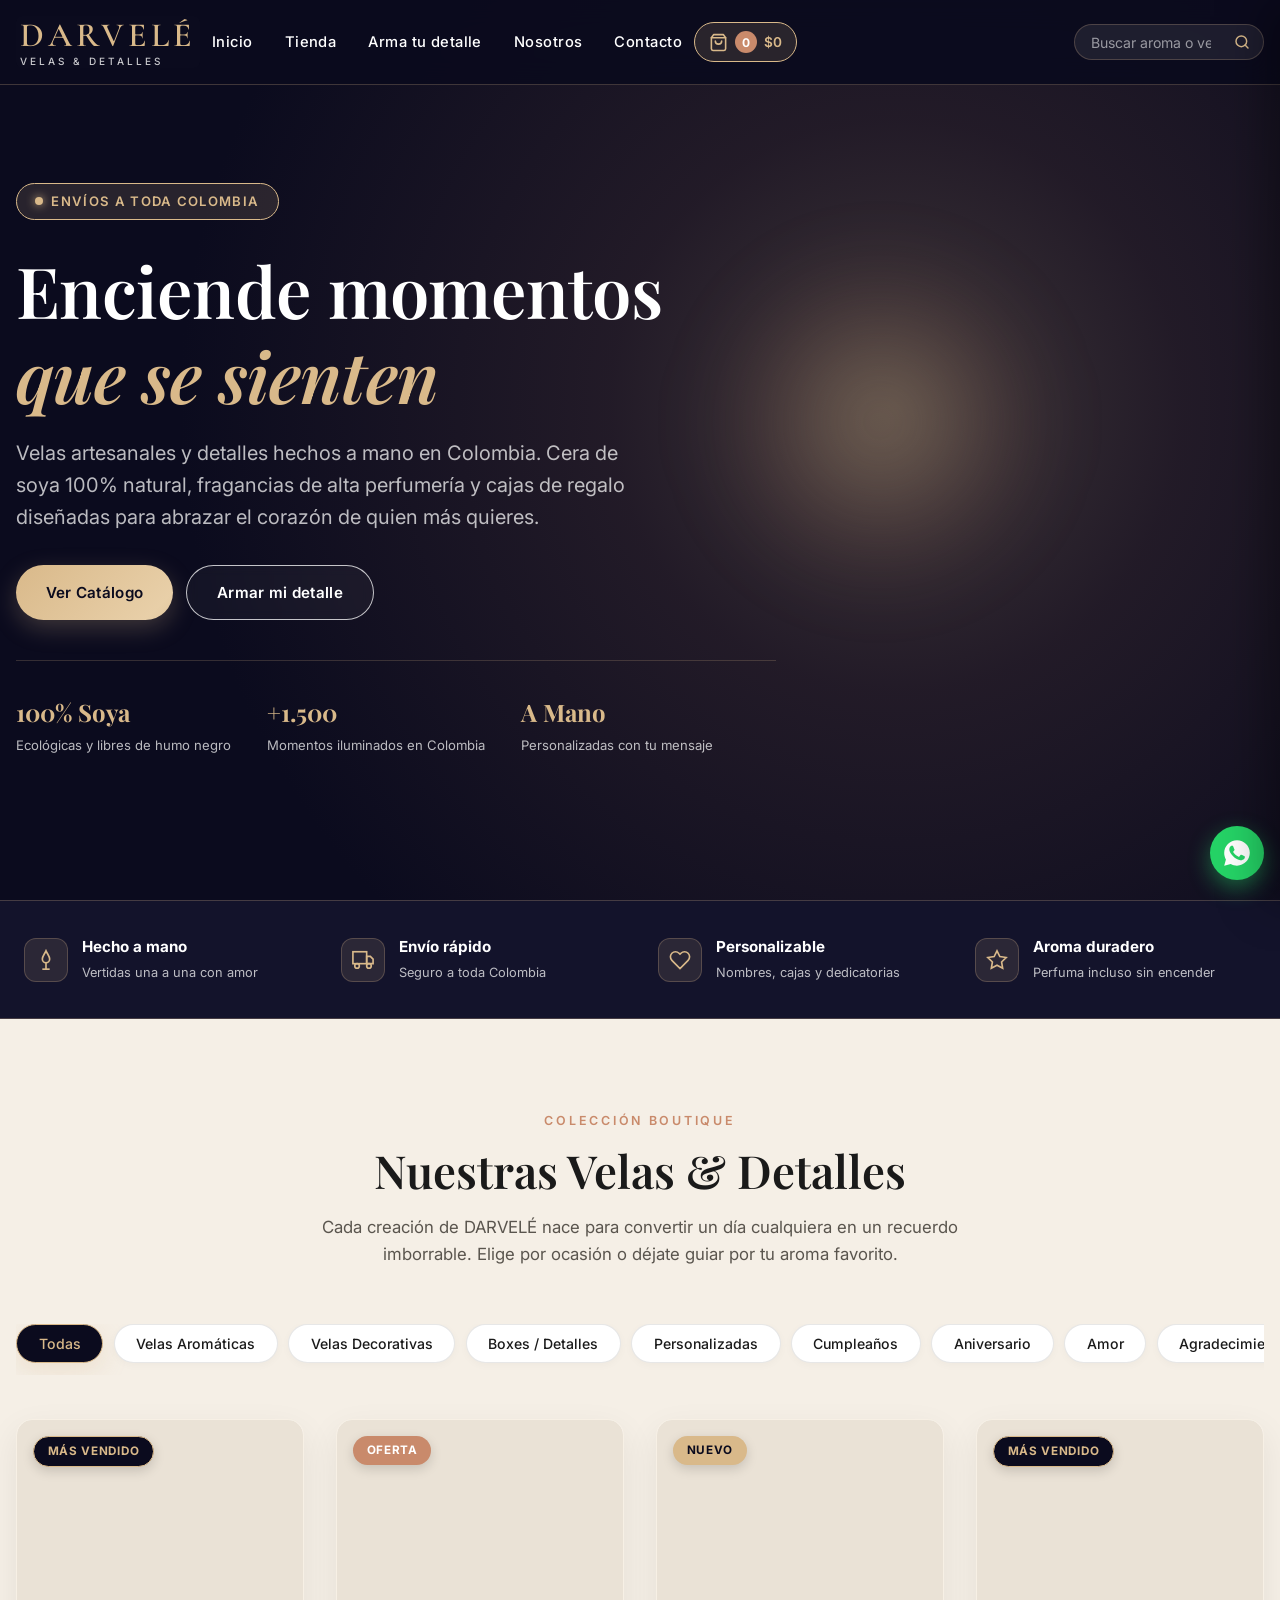
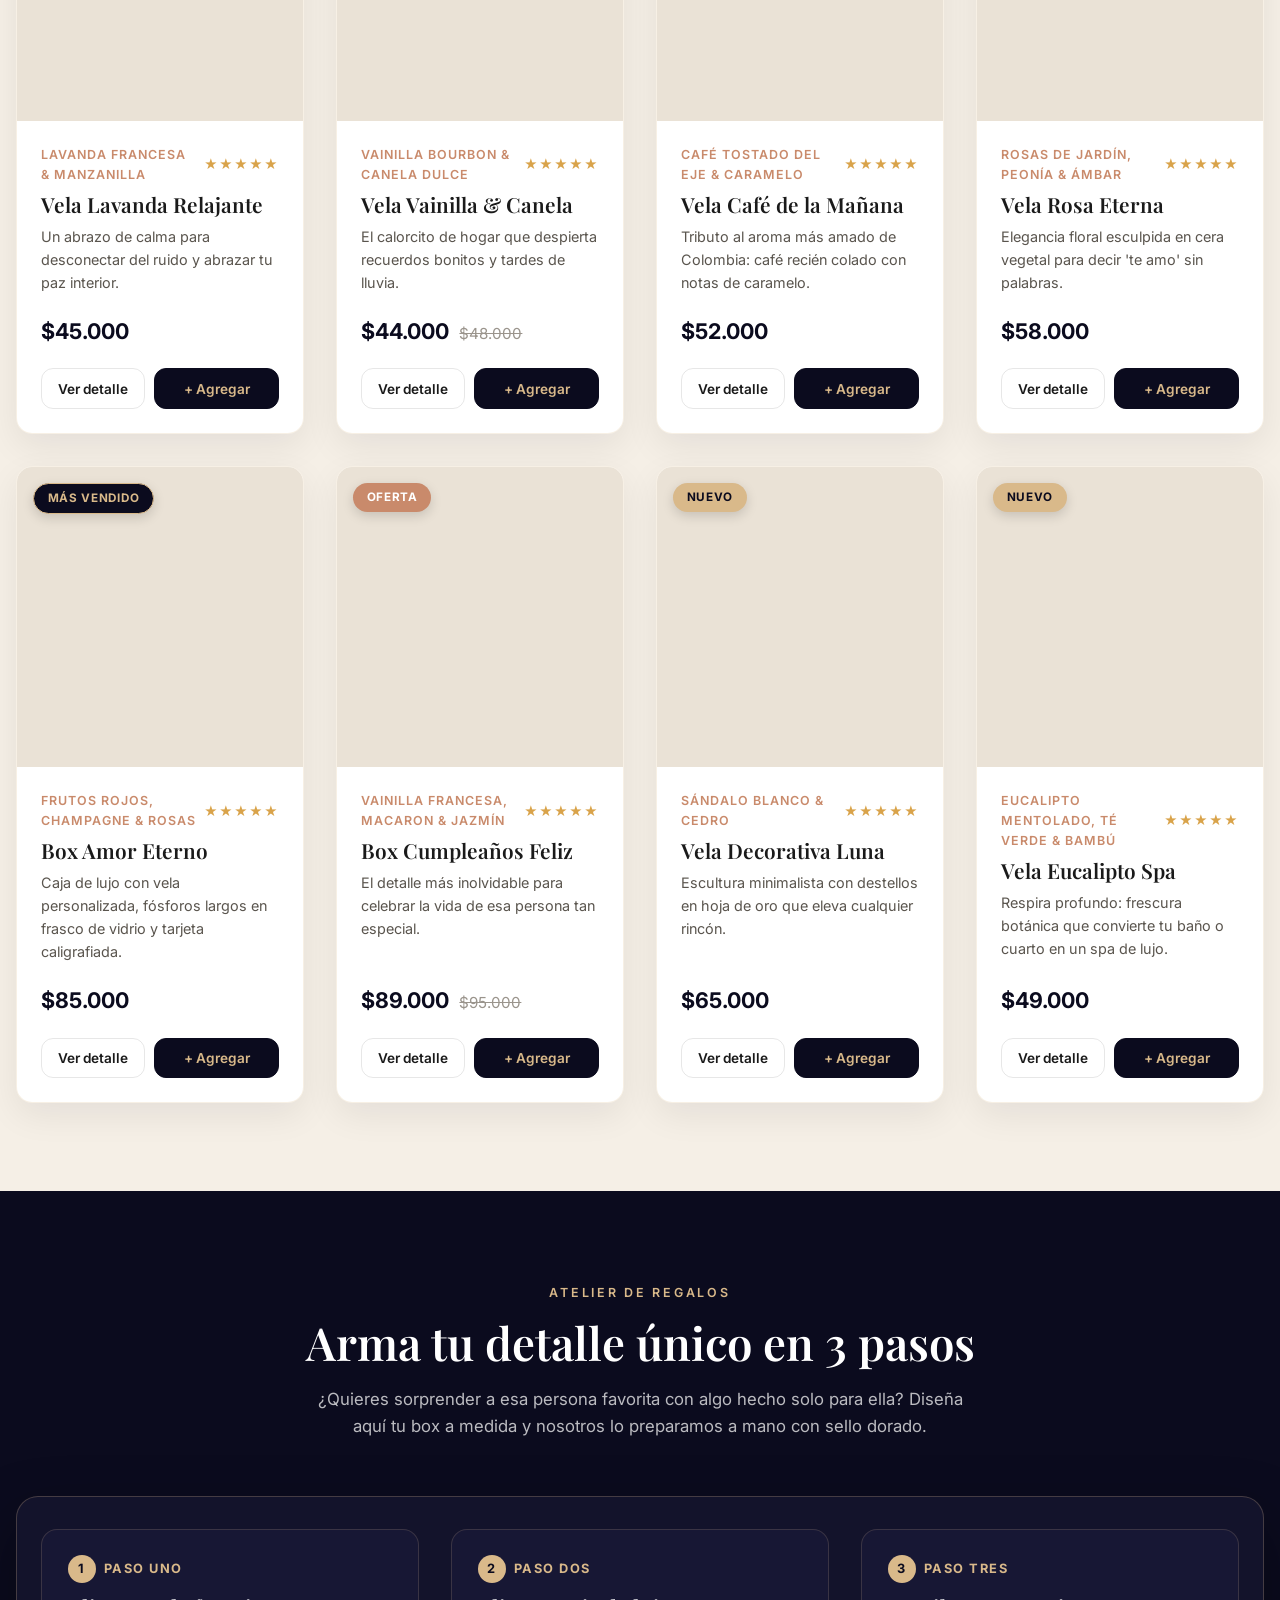
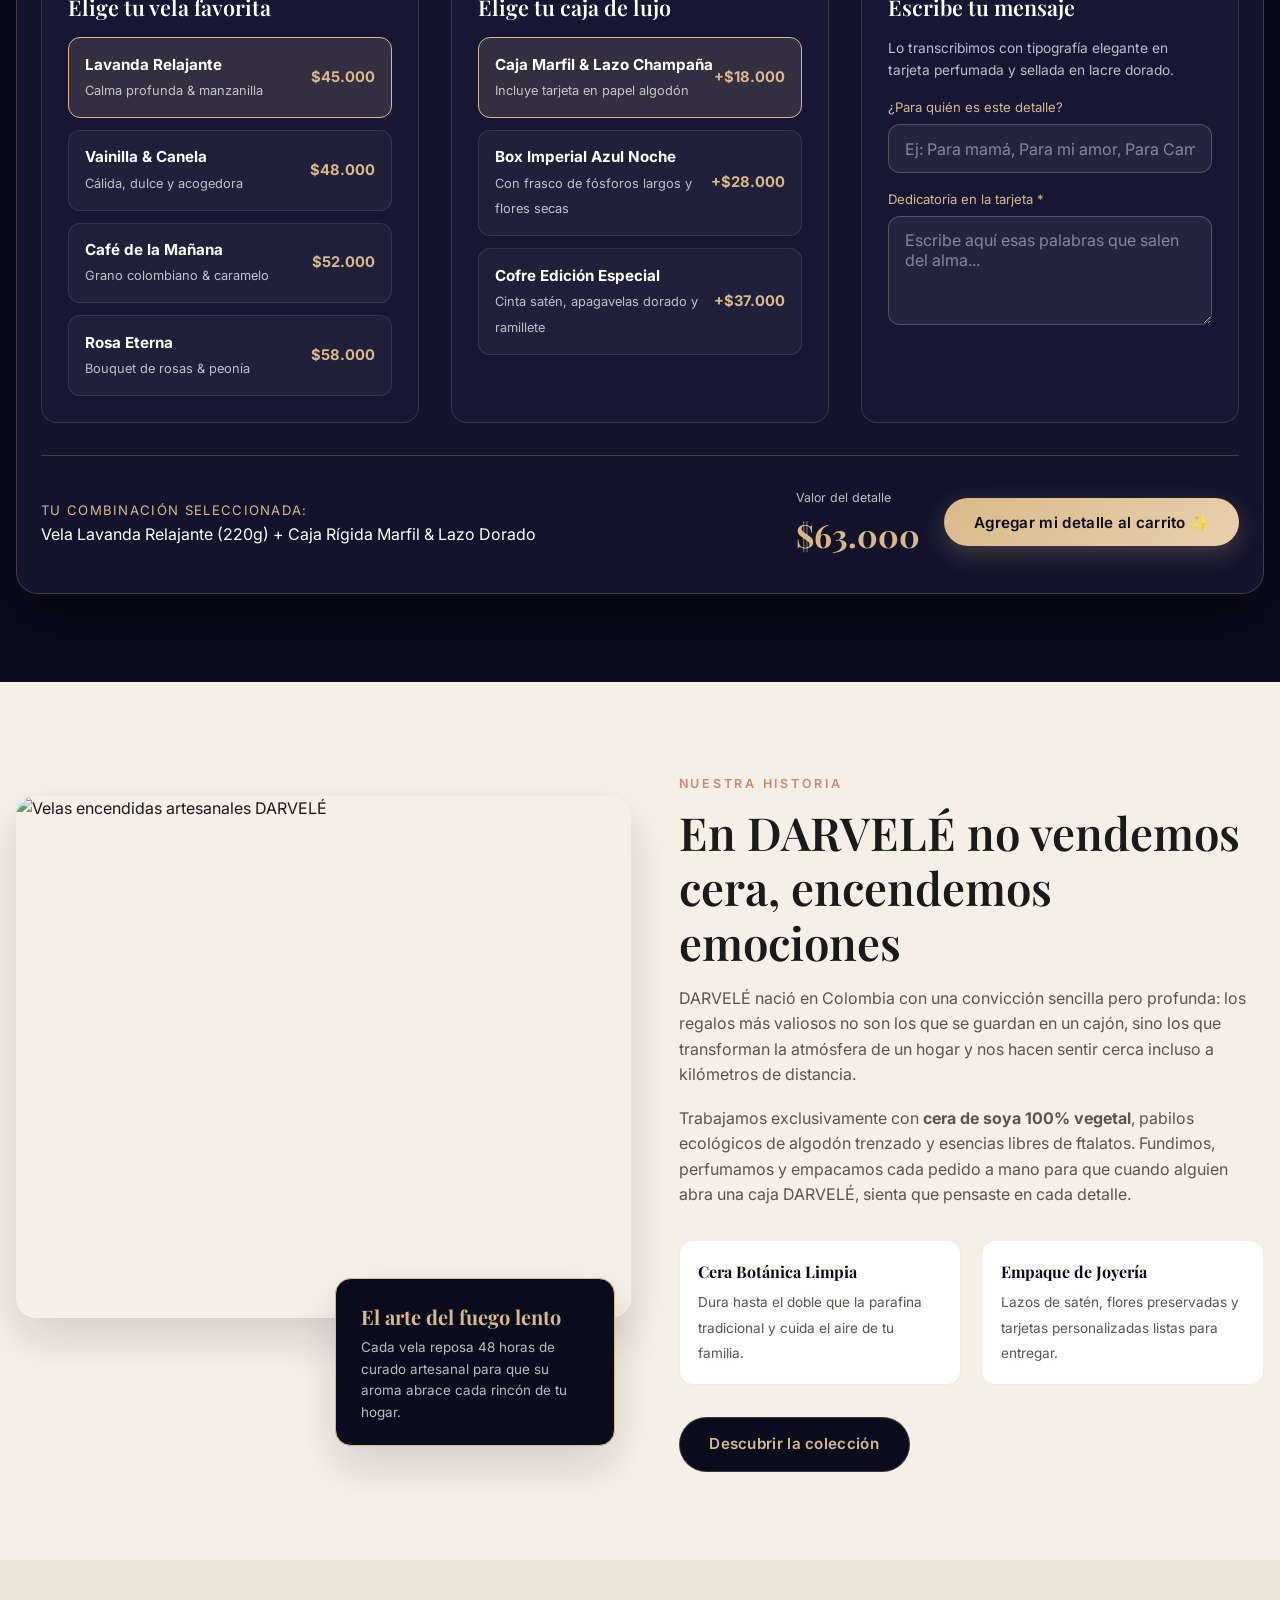
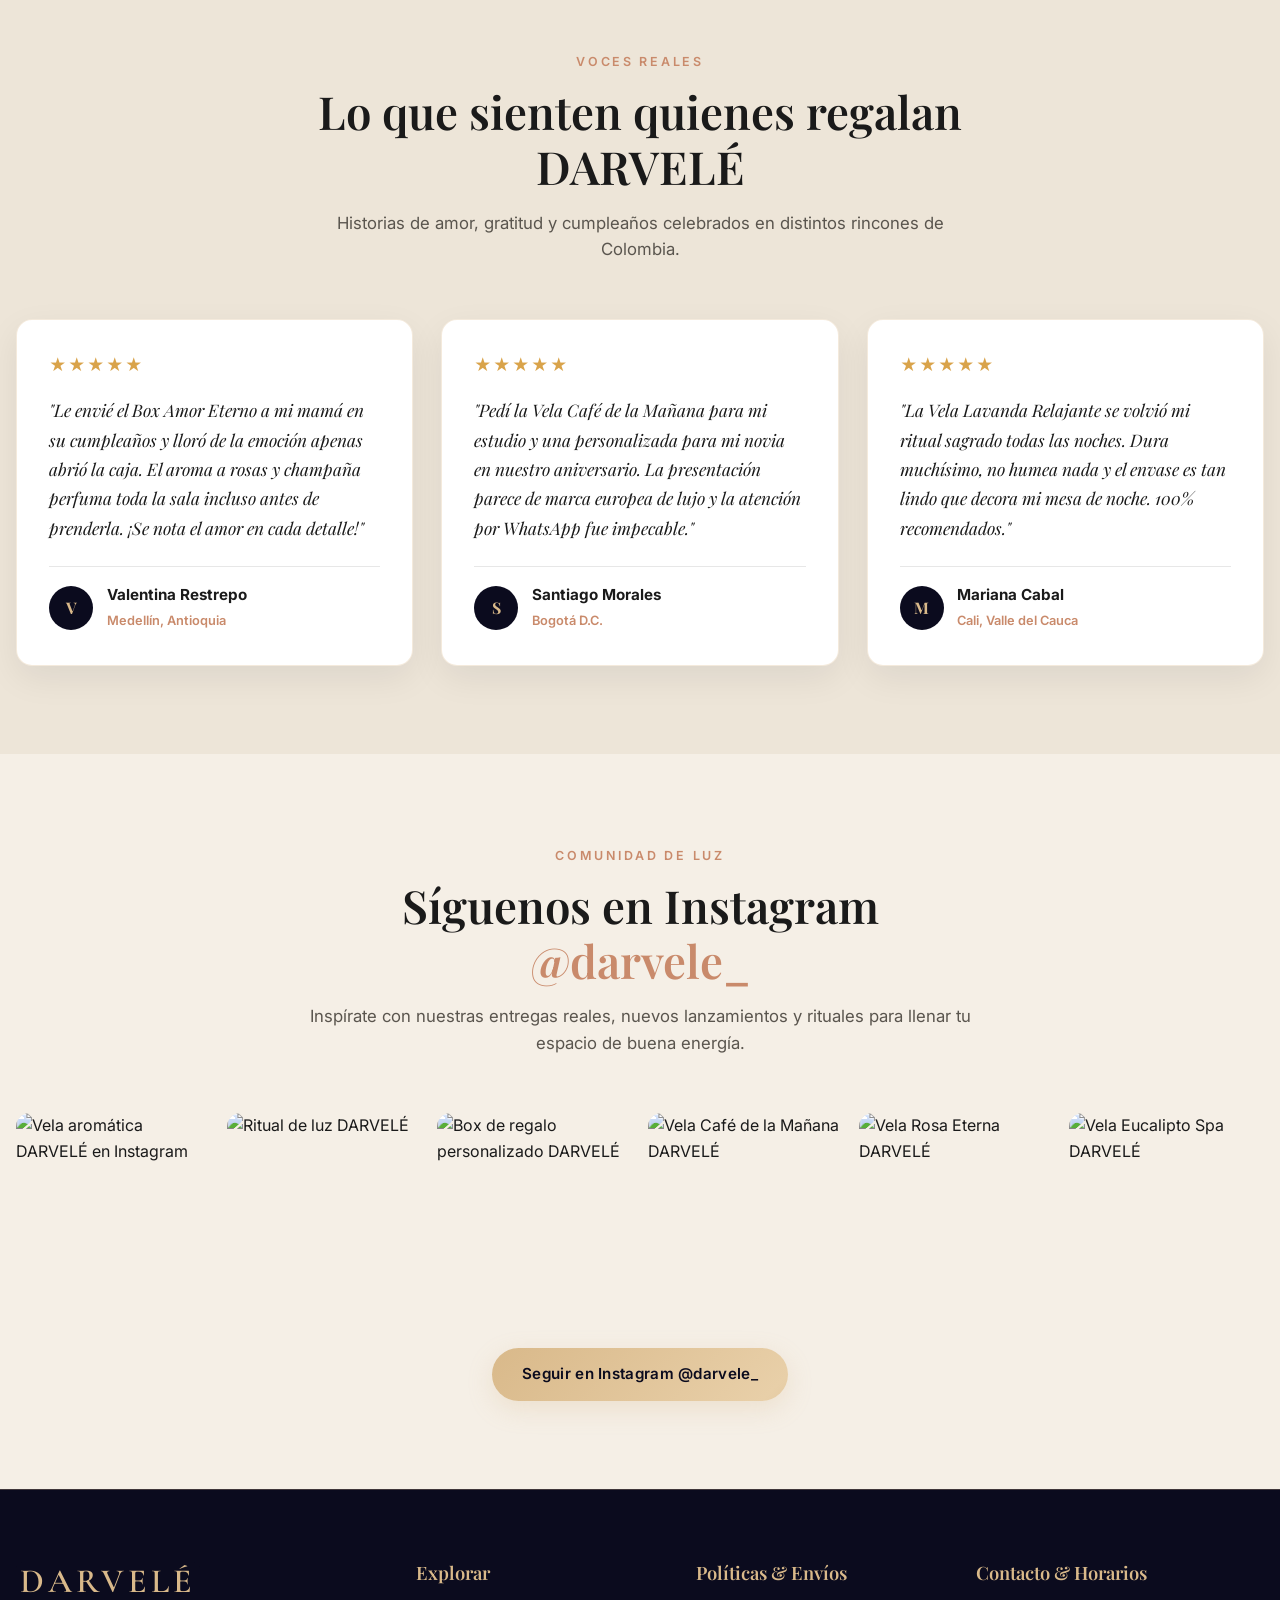
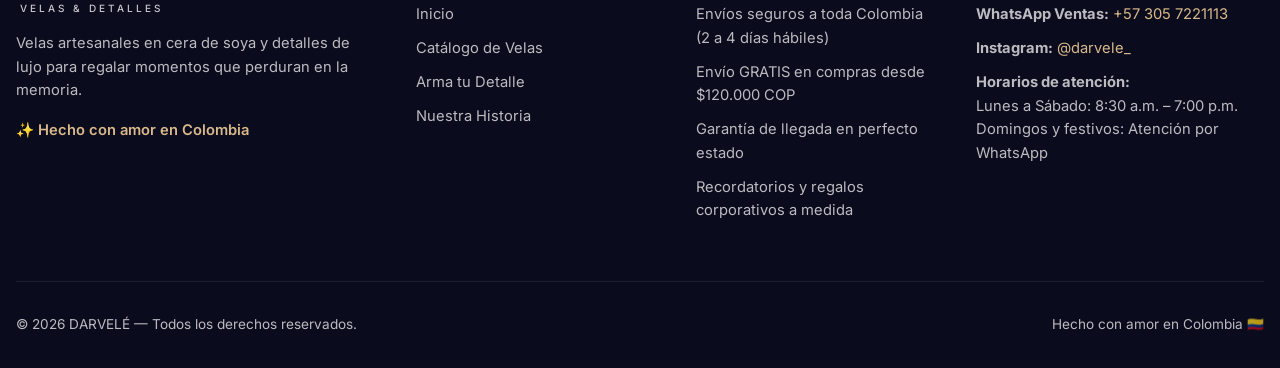
==== index.html @ 715a7c5a "feat: lanzamiento web oficial DARVELÉ Velas Artesanales & Panel Admin" ====
<!DOCTYPE html>
<html lang="es-CO">
<head>
  <meta charset="UTF-8">
  <meta name="viewport" content="width=device-width, initial-scale=1.0">
  <title>DARVELÉ | Velas Artesanales y Detalles</title>
  <meta name="description" content="DARVELÉ — Velas artesanales de cera de soya y detalles personalizados hechos a mano en Colombia. Regalos que enamoran, aromas que abrazan el alma y envíos a todo el país.">
  <meta name="keywords" content="velas artesanales colombia, detalles para regalo, velas aromaticas, cajas de regalo personalizadas, darvele">
  <meta name="theme-color" content="#0B0B1E">

  <!-- Google Fonts: Cormorant Garamond, Playfair Display & Inter -->
  <link rel="preconnect" href="https://fonts.googleapis.com">
  <link rel="preconnect" href="https://fonts.gstatic.com" crossorigin>
  <link href="https://fonts.googleapis.com/css2?family=Cormorant+Garamond:wght@600;700&family=Inter:wght@300;400;500;600;700&family=Playfair+Display:ital,wght@0,500;0,600;0,700;1,400;1,600&display=swap" rel="stylesheet">

  <!-- Estilos Principales -->
  <link rel="stylesheet" href="css/style.css">
</head>
<body>

  <!-- ========================================================================
       1. HEADER FIJO
       ======================================================================== -->
  <header class="site-header">
    <div class="container header-inner">
      <a href="#inicio" class="brand-logo" aria-label="DARVELÉ Inicio">
        <span class="brand-logo-title">DARVELÉ</span>
        <span class="brand-logo-sub">VELAS &amp; DETALLES</span>
      </a>

      <nav class="main-nav" aria-label="Navegación principal">
        <ul>
          <li><a href="#inicio">Inicio</a></li>
          <li><a href="#tienda">Tienda</a></li>
          <li><a href="#arma-tu-detalle">Arma tu detalle</a></li>
          <li><a href="#nosotros">Nosotros</a></li>
          <li><a href="#contacto">Contacto</a></li>
        </ul>
      </nav>

      <div class="header-actions">
        <button type="button" id="open-cart-btn" class="cart-trigger-btn" aria-label="Abrir carrito de compras">
          <svg width="19" height="19" viewBox="0 0 24 24" fill="none" stroke="currentColor" stroke-width="2" stroke-linecap="round" stroke-linejoin="round"><path d="M6 2L3 6v14a2 2 0 0 0 2 2h14a2 2 0 0 0 2-2V6l-3-4z"></path><line x1="3" y1="6" x2="21" y2="6"></line><path d="M16 10a4 4 0 0 1-8 0"></path></svg>
          <span id="header-cart-count" class="cart-count-badge">0</span>
          <span id="header-cart-total" class="cart-total-header">$0</span>
        </button>

        <button type="button" id="mobile-menu-toggle" class="mobile-menu-btn" aria-label="Abrir menú móvil">
          <svg width="26" height="26" viewBox="0 0 24 24" fill="none" stroke="currentColor" stroke-width="2" stroke-linecap="round"><line x1="3" y1="6" x2="21" y2="6"></line><line x1="3" y1="12" x2="21" y2="12"></line><line x1="3" y1="18" x2="21" y2="18"></line></svg>
        </button>
      </div>

      <div class="header-search-wrap">
        <input type="search" id="header-search" class="header-search-input" placeholder="Buscar aroma o vela..." aria-label="Buscar velas o detalles">
        <span class="header-search-icon" aria-hidden="true">
          <svg width="16" height="16" viewBox="0 0 24 24" fill="none" stroke="currentColor" stroke-width="2.2" stroke-linecap="round" stroke-linejoin="round"><circle cx="11" cy="11" r="8"></circle><line x1="21" y1="21" x2="16.65" y2="16.65"></line></svg>
        </span>
      </div>
    </div>

    <!-- Menú desplegable Mobile -->
    <div id="mobile-nav-drawer" class="mobile-nav-drawer">
      <ul>
        <li><a href="#inicio">Inicio</a></li>
        <li><a href="#tienda">Tienda</a></li>
        <li><a href="#arma-tu-detalle">Arma tu detalle</a></li>
        <li><a href="#nosotros">Nosotros</a></li>
        <li><a href="#contacto">Contacto</a></li>
      </ul>
    </div>
  </header>

  <main>
    <!-- ======================================================================
         2. HERO PANTALLA COMPLETA
         ====================================================================== -->
    <section id="inicio" class="hero-section">
      <div class="hero-bg-image" aria-hidden="true"></div>
      <div class="hero-candle-glow" aria-hidden="true"></div>
      <div class="candle-flame-orb" aria-hidden="true"></div>

      <div class="container">
        <div class="hero-content fade-up visible">
          <div class="hero-badge">
            <span class="hero-badge-dot"></span>
            <span>Envíos a toda Colombia</span>
          </div>

          <h1 class="hero-title">
            Enciende momentos <span>que se sienten</span>
          </h1>

          <p class="hero-subtitle">
            Velas artesanales y detalles hechos a mano en Colombia. Cera de soya 100% natural, fragancias de alta perfumería y cajas de regalo diseñadas para abrazar el corazón de quien más quieres.
          </p>

          <div class="hero-cta-group">
            <a href="#tienda" class="btn btn-gold">Ver Catálogo</a>
            <a href="#arma-tu-detalle" class="btn btn-outline-white">Armar mi detalle</a>
          </div>

          <div class="hero-trust-metrics">
            <div class="trust-metric">
              <strong>100% Soya</strong>
              <span>Ecológicas y libres de humo negro</span>
            </div>
            <div class="trust-metric">
              <strong>+1.500</strong>
              <span>Momentos iluminados en Colombia</span>
            </div>
            <div class="trust-metric">
              <strong>A Mano</strong>
              <span>Personalizadas con tu mensaje</span>
            </div>
          </div>
        </div>
      </div>
    </section>

    <!-- ======================================================================
         3. BARRA DE BENEFICIOS
         ====================================================================== -->
    <section class="benefits-bar" aria-label="Beneficios DARVELÉ">
      <div class="container">
        <div class="benefits-grid">
          <div class="benefit-item">
            <div class="benefit-icon">
              <svg width="22" height="22" viewBox="0 0 24 24" fill="none" stroke="currentColor" stroke-width="1.8"><path d="M12 2c1.5 3.5 4 6 4 9a4 4 0 1 1-8 0c0-3 2.5-5.5 4-9z"></path><path d="M12 15v7"></path><path d="M8 22h8"></path></svg>
            </div>
            <div class="benefit-text">
              <strong>Hecho a mano</strong>
              <span>Vertidas una a una con amor</span>
            </div>
          </div>

          <div class="benefit-item">
            <div class="benefit-icon">
              <svg width="22" height="22" viewBox="0 0 24 24" fill="none" stroke="currentColor" stroke-width="1.8"><rect x="1" y="3" width="15" height="13"></rect><polygon points="16 8 20 8 23 11 23 16 16 16 16 8"></polygon><circle cx="5.5" cy="18.5" r="2.5"></circle><circle cx="18.5" cy="18.5" r="2.5"></circle></svg>
            </div>
            <div class="benefit-text">
              <strong>Envío rápido</strong>
              <span>Seguro a toda Colombia</span>
            </div>
          </div>

          <div class="benefit-item">
            <div class="benefit-icon">
              <svg width="22" height="22" viewBox="0 0 24 24" fill="none" stroke="currentColor" stroke-width="1.8"><path d="M20.84 4.61a5.5 5.5 0 0 0-7.78 0L12 5.67l-1.06-1.06a5.5 5.5 0 0 0-7.78 7.78l1.06 1.06L12 21.23l7.78-7.78 1.06-1.06a5.5 5.5 0 0 0 0-7.78z"></path></svg>
            </div>
            <div class="benefit-text">
              <strong>Personalizable</strong>
              <span>Nombres, cajas y dedicatorias</span>
            </div>
          </div>

          <div class="benefit-item">
            <div class="benefit-icon">
              <svg width="22" height="22" viewBox="0 0 24 24" fill="none" stroke="currentColor" stroke-width="1.8"><path d="M12 2l3.09 6.26L22 9.27l-5 4.87 1.18 6.88L12 17.77l-6.18 3.25L7 14.14 2 9.27l6.91-1.01L12 2z"></path></svg>
            </div>
            <div class="benefit-text">
              <strong>Aroma duradero</strong>
              <span>Perfuma incluso sin encender</span>
            </div>
          </div>
        </div>
      </div>
    </section>

    <!-- ======================================================================
         4 & 5. CATEGORÍAS CON FILTROS Y CATÁLOGO EN GRID
         ====================================================================== -->
    <section id="tienda" class="section-padding">
      <div class="container">
        <div class="section-header fade-up">
          <span class="section-tag">Colección Boutique</span>
          <h2 class="section-title">Nuestras Velas &amp; Detalles</h2>
          <p class="section-subtitle">
            Cada creación de DARVELÉ nace para convertir un día cualquiera en un recuerdo imborrable. Elige por ocasión o déjate guiar por tu aroma favorito.
          </p>
        </div>

        <!-- Filtros clicables de categorías -->
        <div class="catalog-controls fade-up">
          <div id="categories-container" class="categories-scroll" role="tablist" aria-label="Filtrar por categoría">
            <!-- Renderizado dinámicamente por app.js -->
          </div>
        </div>

        <!-- Grid de productos -->
        <div id="catalog-grid" class="products-grid">
          <!-- Renderizado dinámicamente por app.js -->
        </div>
      </div>
    </section>

    <!-- ======================================================================
         7. SECCIÓN "ARMA TU DETALLE" PASO A PASO
         ====================================================================== -->
    <section id="arma-tu-detalle" class="section-padding builder-section">
      <div class="container">
        <div class="section-header dark-mode fade-up">
          <span class="section-tag">Atelier de Regalos</span>
          <h2 class="section-title">Arma tu detalle único en 3 pasos</h2>
          <p class="section-subtitle">
            ¿Quieres sorprender a esa persona favorita con algo hecho solo para ella? Diseña aquí tu box a medida y nosotros lo preparamos a mano con sello dorado.
          </p>
        </div>

        <form id="custom-builder-form" class="builder-wrapper fade-up">
          <div class="builder-steps-grid">
            <!-- PASO 1: Elige tu vela -->
            <div class="builder-step-card">
              <div class="step-number-badge"><span>1</span> Paso Uno</div>
              <h3>Elige tu vela favorita</h3>
              <div class="builder-options-list">
                <div class="builder-radio-card selected" data-builder-candle data-name="Vela Lavanda Relajante (220g)" data-price="45000">
                  <div class="builder-option-info">
                    <strong>Lavanda Relajante</strong>
                    <span>Calma profunda &amp; manzanilla</span>
                  </div>
                  <span class="builder-option-price">$45.000</span>
                </div>

                <div class="builder-radio-card" data-builder-candle data-name="Vela Vainilla & Canela (220g)" data-price="48000">
                  <div class="builder-option-info">
                    <strong>Vainilla &amp; Canela</strong>
                    <span>Cálida, dulce y acogedora</span>
                  </div>
                  <span class="builder-option-price">$48.000</span>
                </div>

                <div class="builder-radio-card" data-builder-candle data-name="Vela Café de la Mañana (240g)" data-price="52000">
                  <div class="builder-option-info">
                    <strong>Café de la Mañana</strong>
                    <span>Grano colombiano &amp; caramelo</span>
                  </div>
                  <span class="builder-option-price">$52.000</span>
                </div>

                <div class="builder-radio-card" data-builder-candle data-name="Vela Rosa Eterna Escultural" data-price="58000">
                  <div class="builder-option-info">
                    <strong>Rosa Eterna</strong>
                    <span>Bouquet de rosas &amp; peonía</span>
                  </div>
                  <span class="builder-option-price">$58.000</span>
                </div>
              </div>
            </div>

            <!-- PASO 2: Elige tu caja -->
            <div class="builder-step-card">
              <div class="step-number-badge"><span>2</span> Paso Dos</div>
              <h3>Elige tu caja de lujo</h3>
              <div class="builder-options-list">
                <div class="builder-radio-card selected" data-builder-box data-name="Caja Rígida Marfil & Lazo Dorado" data-price="18000">
                  <div class="builder-option-info">
                    <strong>Caja Marfil &amp; Lazo Champaña</strong>
                    <span>Incluye tarjeta en papel algodón</span>
                  </div>
                  <span class="builder-option-price">+$18.000</span>
                </div>

                <div class="builder-radio-card" data-builder-box data-name="Box Imperial Azul Noche & Fósforos" data-price="28000">
                  <div class="builder-option-info">
                    <strong>Box Imperial Azul Noche</strong>
                    <span>Con frasco de fósforos largos y flores secas</span>
                  </div>
                  <span class="builder-option-price">+$28.000</span>
                </div>

                <div class="builder-radio-card" data-builder-box data-name="Cofre Edición Especial Aniversario" data-price="37000">
                  <div class="builder-option-info">
                    <strong>Cofre Edición Especial</strong>
                    <span>Cinta satén, apagavelas dorado y ramillete</span>
                  </div>
                  <span class="builder-option-price">+$37.000</span>
                </div>
              </div>
            </div>

            <!-- PASO 3: Escribe tu mensaje -->
            <div class="builder-step-card">
              <div class="step-number-badge"><span>3</span> Paso Tres</div>
              <h3>Escribe tu mensaje</h3>
              <p style="font-size:0.86rem; color:var(--text-light-muted); margin-bottom:1rem;">
                Lo transcribimos con tipografía elegante en tarjeta perfumada y sellada en lacre dorado.
              </p>

              <label for="builder-recipient" style="display:block; font-size:0.82rem; color:var(--gold); margin-bottom:0.35rem;">¿Para quién es este detalle?</label>
              <input type="text" id="builder-recipient" class="builder-dark-input" placeholder="Ej: Para mamá, Para mi amor, Para Camila...">

              <label for="builder-message" style="display:block; font-size:0.82rem; color:var(--gold); margin-bottom:0.35rem;">Dedicatoria en la tarjeta *</label>
              <textarea id="builder-message" rows="4" class="builder-dark-input" placeholder="Escribe aquí esas palabras que salen del alma..." required></textarea>
            </div>
          </div>

          <div class="builder-summary-bar">
            <div>
              <span style="font-size:0.82rem; color:var(--gold); text-transform:uppercase; letter-spacing:0.1em;">Tu combinación seleccionada:</span>
              <p id="builder-summary-text" style="font-size:1rem; color:var(--text-light);">Vela Lavanda Relajante (220g) + Caja Rígida Marfil &amp; Lazo Dorado</p>
            </div>

            <div style="display:flex; align-items:center; gap:1.5rem; flex-wrap:wrap;">
              <div class="builder-total-price">
                <span style="font-size:0.78rem; color:var(--text-light-muted);">Valor del detalle</span>
                <strong id="builder-total-display">$63.000</strong>
              </div>
              <button type="submit" class="btn btn-gold">Agregar mi detalle al carrito ✨</button>
            </div>
          </div>
        </form>
      </div>
    </section>

    <!-- ======================================================================
         8. SECCIÓN NOSOTROS
         ====================================================================== -->
    <section id="nosotros" class="section-padding">
      <div class="container">
        <div class="about-grid">
          <div class="about-image-collage fade-up">
            <img src="https://images.unsplash.com/photo-1602874801007-bd458bb1b8b6?auto=format&fit=crop&w=1000&q=85" alt="Velas encendidas artesanales DARVELÉ" class="about-main-photo">
            <div class="about-floating-card">
              <strong>El arte del fuego lento</strong>
              <p>Cada vela reposa 48 horas de curado artesanal para que su aroma abrace cada rincón de tu hogar.</p>
            </div>
          </div>

          <div class="about-content fade-up">
            <span class="section-tag">Nuestra Historia</span>
            <h2 class="section-title">En DARVELÉ no vendemos cera, encendemos emociones</h2>
            <p style="margin-bottom:1.1rem; color:var(--text-dark-muted);">
              DARVELÉ nació en Colombia con una convicción sencilla pero profunda: los regalos más valiosos no son los que se guardan en un cajón, sino los que transforman la atmósfera de un hogar y nos hacen sentir cerca incluso a kilómetros de distancia.
            </p>
            <p style="margin-bottom:1.5rem; color:var(--text-dark-muted);">
              Trabajamos exclusivamente con <strong>cera de soya 100% vegetal</strong>, pabilos ecológicos de algodón trenzado y esencias libres de ftalatos. Fundimos, perfumamos y empacamos cada pedido a mano para que cuando alguien abra una caja DARVELÉ, sienta que pensaste en cada detalle.
            </p>

            <div class="about-pillars">
              <div class="about-pillar">
                <strong>Cera Botánica Limpia</strong>
                <span>Dura hasta el doble que la parafina tradicional y cuida el aire de tu familia.</span>
              </div>
              <div class="about-pillar">
                <strong>Empaque de Joyería</strong>
                <span>Lazos de satén, flores preservadas y tarjetas personalizadas listas para entregar.</span>
              </div>
            </div>

            <a href="#tienda" class="btn btn-dark">Descubrir la colección</a>
          </div>
        </div>
      </div>
    </section>

    <!-- ======================================================================
         9. TESTIMONIOS
         ====================================================================== -->
    <section class="section-padding testimonials-section">
      <div class="container">
        <div class="section-header fade-up">
          <span class="section-tag">Voces Reales</span>
          <h2 class="section-title">Lo que sienten quienes regalan DARVELÉ</h2>
          <p class="section-subtitle">
            Historias de amor, gratitud y cumpleaños celebrados en distintos rincones de Colombia.
          </p>
        </div>

        <div class="testimonials-grid">
          <article class="testimonial-card fade-up">
            <div>
              <div class="testimonial-stars" aria-label="5 estrellas">★★★★★</div>
              <p class="testimonial-quote">
                "Le envié el Box Amor Eterno a mi mamá en su cumpleaños y lloró de la emoción apenas abrió la caja. El aroma a rosas y champaña perfuma toda la sala incluso antes de prenderla. ¡Se nota el amor en cada detalle!"
              </p>
            </div>
            <div class="testimonial-author">
              <div class="author-avatar">V</div>
              <div class="author-meta">
                <strong>Valentina Restrepo</strong>
                <span>Medellín, Antioquia</span>
              </div>
            </div>
          </article>

          <article class="testimonial-card fade-up">
            <div>
              <div class="testimonial-stars" aria-label="5 estrellas">★★★★★</div>
              <p class="testimonial-quote">
                "Pedí la Vela Café de la Mañana para mi estudio y una personalizada para mi novia en nuestro aniversario. La presentación parece de marca europea de lujo y la atención por WhatsApp fue impecable."
              </p>
            </div>
            <div class="testimonial-author">
              <div class="author-avatar">S</div>
              <div class="author-meta">
                <strong>Santiago Morales</strong>
                <span>Bogotá D.C.</span>
              </div>
            </div>
          </article>

          <article class="testimonial-card fade-up">
            <div>
              <div class="testimonial-stars" aria-label="5 estrellas">★★★★★</div>
              <p class="testimonial-quote">
                "La Vela Lavanda Relajante se volvió mi ritual sagrado todas las noches. Dura muchísimo, no humea nada y el envase es tan lindo que decora mi mesa de noche. 100% recomendados."
              </p>
            </div>
            <div class="testimonial-author">
              <div class="author-avatar">M</div>
              <div class="author-meta">
                <strong>Mariana Cabal</strong>
                <span>Cali, Valle del Cauca</span>
              </div>
            </div>
          </article>
        </div>
      </div>
    </section>

    <!-- ======================================================================
         10. SECCIÓN INSTAGRAM (@darvele_)
         ====================================================================== -->
    <section class="section-padding">
      <div class="container">
        <div class="section-header fade-up">
          <span class="section-tag">Comunidad de Luz</span>
          <h2 class="section-title">Síguenos en Instagram <a href="https://instagram.com/darvele_" target="_blank" rel="noopener noreferrer" style="color:var(--terracotta);">@darvele_</a></h2>
          <p class="section-subtitle">
            Inspírate con nuestras entregas reales, nuevos lanzamientos y rituales para llenar tu espacio de buena energía.
          </p>
        </div>

        <div class="ig-grid fade-up">
          <a href="https://instagram.com/darvele_" target="_blank" rel="noopener noreferrer" class="ig-item" aria-label="Ver en Instagram @darvele_">
            <img src="https://images.unsplash.com/photo-1603006905003-be475563bc59?auto=format&fit=crop&w=600&q=80" alt="Vela aromática DARVELÉ en Instagram" loading="lazy">
            <div class="ig-overlay"><span>@darvele_ ✨</span></div>
          </a>
          <a href="https://instagram.com/darvele_" target="_blank" rel="noopener noreferrer" class="ig-item" aria-label="Ver en Instagram @darvele_">
            <img src="https://images.unsplash.com/photo-1602874801007-bd458bb1b8b6?auto=format&fit=crop&w=600&q=80" alt="Ritual de luz DARVELÉ" loading="lazy">
            <div class="ig-overlay"><span>@darvele_ ✨</span></div>
          </a>
          <a href="https://instagram.com/darvele_" target="_blank" rel="noopener noreferrer" class="ig-item" aria-label="Ver en Instagram @darvele_">
            <img src="https://images.unsplash.com/photo-1513201099705-a9746e1e201f?auto=format&fit=crop&w=600&q=80" alt="Box de regalo personalizado DARVELÉ" loading="lazy">
            <div class="ig-overlay"><span>@darvele_ ✨</span></div>
          </a>
          <a href="https://instagram.com/darvele_" target="_blank" rel="noopener noreferrer" class="ig-item" aria-label="Ver en Instagram @darvele_">
            <img src="https://images.unsplash.com/photo-1572726729207-a78d6feb18d7?auto=format&fit=crop&w=600&q=80" alt="Vela Café de la Mañana DARVELÉ" loading="lazy">
            <div class="ig-overlay"><span>@darvele_ ✨</span></div>
          </a>
          <a href="https://instagram.com/darvele_" target="_blank" rel="noopener noreferrer" class="ig-item" aria-label="Ver en Instagram @darvele_">
            <img src="https://images.unsplash.com/photo-1596433809252-260c2745dfdd?auto=format&fit=crop&w=600&q=80" alt="Vela Rosa Eterna DARVELÉ" loading="lazy">
            <div class="ig-overlay"><span>@darvele_ ✨</span></div>
          </a>
          <a href="https://instagram.com/darvele_" target="_blank" rel="noopener noreferrer" class="ig-item" aria-label="Ver en Instagram @darvele_">
            <img src="https://images.unsplash.com/photo-1608181831718-c9ffd8728e72?auto=format&fit=crop&w=600&q=80" alt="Vela Eucalipto Spa DARVELÉ" loading="lazy">
            <div class="ig-overlay"><span>@darvele_ ✨</span></div>
          </a>
        </div>

        <div style="text-align:center;">
          <a href="https://instagram.com/darvele_" target="_blank" rel="noopener noreferrer" class="btn btn-gold">
            Seguir en Instagram @darvele_
          </a>
        </div>
      </div>
    </section>
  </main>

  <!-- ========================================================================
       11. FOOTER
       ======================================================================== -->
  <footer id="contacto" class="site-footer">
    <div class="container">
      <div class="footer-grid">
        <div class="footer-col">
          <div class="brand-logo" style="margin-bottom:1.1rem;">
            <span class="brand-logo-title">DARVELÉ</span>
            <span class="brand-logo-sub">VELAS &amp; DETALLES</span>
          </div>
          <p>
            Velas artesanales en cera de soya y detalles de lujo para regalar momentos que perduran en la memoria.
          </p>
          <p style="color:var(--gold); font-weight:600; margin-top:1rem;">
            ✨ Hecho con amor en Colombia
          </p>
        </div>

        <div class="footer-col">
          <h4>Explorar</h4>
          <ul>
            <li><a href="#inicio">Inicio</a></li>
            <li><a href="#tienda">Catálogo de Velas</a></li>
            <li><a href="#arma-tu-detalle">Arma tu Detalle</a></li>
            <li><a href="#nosotros">Nuestra Historia</a></li>
          </ul>
        </div>

        <div class="footer-col">
          <h4>Políticas &amp; Envíos</h4>
          <ul>
            <li>Envíos seguros a toda Colombia (2 a 4 días hábiles)</li>
            <li>Envío GRATIS en compras desde $120.000 COP</li>
            <li>Garantía de llegada en perfecto estado</li>
            <li>Recordatorios y regalos corporativos a medida</li>
          </ul>
        </div>

        <div class="footer-col">
          <h4>Contacto &amp; Horarios</h4>
          <ul>
            <li><strong>WhatsApp Ventas:</strong> <a href="https://wa.me/573057221113?text=Hola%20DARVEL%C3%89%2C%20quiero%20informaci%C3%B3n" target="_blank" rel="noopener noreferrer" style="color:var(--gold);">+57 305 7221113</a></li>
            <li><strong>Instagram:</strong> <a href="https://instagram.com/darvele_" target="_blank" rel="noopener noreferrer" style="color:var(--gold);">@darvele_</a></li>
            <li><strong>Horarios de atención:</strong><br>Lunes a Sábado: 8:30 a.m. – 7:00 p.m.<br>Domingos y festivos: Atención por WhatsApp</li>
          </ul>
        </div>
      </div>

      <div class="footer-bottom">
        <span>&copy; 2026 DARVELÉ — Todos los derechos reservados.</span>
        <span>Hecho con amor en Colombia 🇨🇴</span>
      </div>
    </div>
  </footer>

  <!-- ========================================================================
       6. MODAL DE DETALLE DE PRODUCTO
       ======================================================================== -->
  <div id="product-modal-backdrop" class="modal-backdrop" role="dialog" aria-modal="true" aria-labelledby="modal-title">
    <div class="product-modal">
      <button type="button" id="modal-close-btn" class="modal-close-btn" aria-label="Cerrar detalle">✕</button>

      <div class="modal-grid">
        <div class="modal-gallery">
          <img id="modal-main-image" src="https://images.unsplash.com/photo-1603006905003-be475563bc59?auto=format&fit=crop&w=900&q=85" alt="Producto DARVELÉ" class="modal-main-img">
          <div id="modal-thumbnails" class="modal-thumbs"></div>
        </div>

        <div class="modal-info">
          <span id="modal-category" class="modal-category-label">Velas Aromáticas</span>
          <h2 id="modal-title" class="modal-title">Nombre del Producto</h2>
          <div id="modal-price" style="margin-bottom:1rem;"></div>
          <p id="modal-description" style="color:var(--text-dark-muted); font-size:0.95rem;"></p>

          <div class="modal-specs-grid">
            <div class="spec-box">
              <span>Aroma</span>
              <strong id="modal-spec-aroma">Lavanda</strong>
            </div>
            <div class="spec-box">
              <span>Duración</span>
              <strong id="modal-spec-duration">35 horas</strong>
            </div>
            <div class="spec-box">
              <span>Intensidad</span>
              <strong id="modal-spec-intensity">Alta</strong>
            </div>
          </div>

          <div class="modal-custom-box">
            <h4>✨ Personaliza tu detalle (Opcional)</h4>
            <div class="form-group">
              <label for="modal-box-color">Color de caja &amp; lazo</label>
              <select id="modal-box-color" class="form-control">
                <option value="Marfil Imperial con Lazo Champaña">Marfil Imperial con Lazo Champaña</option>
                <option value="Azul Noche con Lazo Dorado">Azul Noche (#0B0B1E) con Lazo Dorado</option>
                <option value="Terracota Cálido con Lazo Marfil">Terracota Cálido con Lazo Marfil</option>
              </select>
            </div>

            <div class="form-group">
              <label for="modal-dedication">Agregar dedicatoria en etiqueta de la vela</label>
              <input type="text" id="modal-dedication" class="form-control" placeholder="Ej: Feliz Cumpleaños Mamá / Con amor, Laura">
            </div>

            <div class="form-group" style="margin-bottom:0;">
              <label for="modal-card-message">Mensaje en la tarjeta de regalo</label>
              <textarea id="modal-card-message" rows="2" class="form-control" placeholder="Escribe el mensaje que irá impreso dentro de la tarjeta..."></textarea>
            </div>
          </div>

          <div class="modal-buy-row">
            <div class="qty-selector">
              <button type="button" id="modal-qty-minus" class="qty-btn" aria-label="Menos">−</button>
              <input type="number" id="modal-qty-input" class="qty-input" value="1" min="1" max="50" readonly>
              <button type="button" id="modal-qty-plus" class="qty-btn" aria-label="Más">+</button>
            </div>

            <button type="button" id="modal-add-cart-btn" class="btn btn-gold" style="flex:1;">
              Agregar al Carrito ✨
            </button>
          </div>
        </div>
      </div>
    </div>
  </div>

  <!-- ========================================================================
       CARRITO LATERAL DESLIZABLE (DRAWER) Y CHECKOUT A WHATSAPP
       ======================================================================== -->
  <div id="cart-backdrop" class="cart-backdrop"></div>
  <aside id="cart-drawer" class="cart-drawer" aria-label="Carrito de compras">
    <div class="cart-header">
      <div style="display:flex; align-items:center; gap:0.75rem;">
        <h3>Tu Carrito DARVELÉ</h3>
        <button type="button" id="clear-cart-btn" class="cart-clear-btn" style="display:none;">Vaciar carrito</button>
      </div>
      <button type="button" id="close-cart-btn" class="cart-close-btn" aria-label="Cerrar carrito">✕</button>
    </div>

    <div id="cart-shipping-banner" class="cart-shipping-banner">
      Envío <strong>GRATIS</strong> en pedidos desde <strong>$120.000</strong>
    </div>

    <div class="cart-body" id="cart-scroll-body">
      <div id="cart-items-list"></div>

      <!-- Formulario de Checkout a WhatsApp -->
      <div id="cart-checkout-section" class="cart-checkout-form">
        <h4>Datos de envío &amp; regalo</h4>
        <form id="whatsapp-checkout-form" novalidate>
          <div class="form-group">
            <label for="chk-nombre">Nombre completo *</label>
            <input type="text" id="chk-nombre" class="form-control" placeholder="Ej: Carolina Gómez" required>
            <span class="field-error-msg" id="err-chk-nombre">Ingresa tu nombre completo</span>
          </div>
          <div class="form-group">
            <label for="chk-ciudad">Ciudad / Municipio *</label>
            <input type="text" id="chk-ciudad" class="form-control" placeholder="Ej: Medellín, Bogotá, Cali..." required>
            <span class="field-error-msg" id="err-chk-ciudad">Ingresa tu ciudad o municipio</span>
          </div>
          <div class="form-group">
            <label for="chk-direccion">Dirección completa *</label>
            <input type="text" id="chk-direccion" class="form-control" placeholder="Calle / Carrera / Apto / Barrio" required>
            <span class="field-error-msg" id="err-chk-direccion">Ingresa tu dirección de entrega</span>
          </div>
          <div class="form-group">
            <label for="chk-celular">Celular de contacto *</label>
            <input type="tel" id="chk-celular" class="form-control" placeholder="Ej: 300 123 4567" required>
            <span class="field-error-msg" id="err-chk-celular">Ingresa un número de celular válido</span>
          </div>
          <div class="form-group">
            <label for="chk-regalo">¿Es para regalo? *</label>
            <select id="chk-regalo" class="form-control" required>
              <option value="Sí">Sí, empacar para regalo</option>
              <option value="No">No, es para mí</option>
            </select>
          </div>
          <div class="form-group" style="margin-bottom:0;">
            <label for="chk-mensaje">Mensaje personalizado para la tarjeta</label>
            <textarea id="chk-mensaje" rows="2" class="form-control" placeholder="Escribe aquí la dedicatoria si deseas incluir tarjeta..."></textarea>
          </div>
        </form>
      </div>
    </div>

    <div class="cart-footer">
      <div class="cart-summary-line">
        <span>Subtotal:</span>
        <strong id="cart-subtotal-val">$0</strong>
      </div>
      <div class="cart-summary-line">
        <span>Envío:</span>
        <strong id="cart-shipping-val">$0</strong>
      </div>
      <div class="cart-summary-total">
        <span>Total:</span>
        <span id="cart-total-val">$0</span>
      </div>
      <button type="button" id="whatsapp-order-btn" class="btn-whatsapp-order">
        <svg width="22" height="22" viewBox="0 0 32 32" fill="currentColor" aria-hidden="true">
          <path d="M16.004 3.2c-7.072 0-12.8 5.728-12.8 12.8 0 2.256.592 4.464 1.712 6.416L3.2 28.8l6.56-1.712c1.888 1.024 4.032 1.568 6.24 1.568 7.072 0 12.8-5.728 12.8-12.8s-5.724-12.656-12.796-12.656zm7.488 18.144c-.32.896-1.856 1.712-2.56 1.824-.656.096-1.488.144-2.4-.144-.56-.176-1.264-.416-2.176-.816-3.824-1.648-6.32-5.504-6.512-5.76-.192-.256-1.552-2.064-1.552-3.936s.976-2.8 1.328-3.184c.352-.384.768-.48 1.024-.48.256 0 .512.016.736.016.24 0 .56-.096.864.656.32.768 1.088 2.656 1.184 2.848.096.192.16.416.032.672-.128.256-.192.416-.384.64-.192.224-.4.496-.576.672-.192.192-.384.4-.16.784.224.384.992 1.632 2.128 2.64 1.456 1.296 2.688 1.696 3.072 1.888.384.192.608.16.832-.096.224-.256.96-1.12 1.216-1.504.256-.384.512-.32.864-.192.352.128 2.24 1.056 2.624 1.248.384.192.64.288.736.448.096.16.096.928-.224 1.824z"/>
        </svg>
        <span id="whatsapp-order-btn-text">Pedir por WhatsApp - $0</span>
      </button>
    </div>
  </aside>

  <!-- ========================================================================
       12. BOTÓN FLOTANTE DE WHATSAPP
       ======================================================================== -->
  <a id="whatsapp-floating-btn"
     href="https://wa.me/573057221113?text=Hola%20DARVEL%C3%89%2C%20quiero%20informaci%C3%B3n"
     target="_blank"
     rel="noopener noreferrer"
     class="whatsapp-float"
     aria-label="Chatear por WhatsApp con DARVELÉ">
    <svg width="32" height="32" viewBox="0 0 32 32" fill="currentColor">
      <path d="M16.004 3.2c-7.072 0-12.8 5.728-12.8 12.8 0 2.256.592 4.464 1.712 6.416L3.2 28.8l6.56-1.712c1.888 1.024 4.032 1.568 6.24 1.568 7.072 0 12.8-5.728 12.8-12.8s-5.724-12.656-12.796-12.656zm7.488 18.144c-.32.896-1.856 1.712-2.56 1.824-.656.096-1.488.144-2.4-.144-.56-.176-1.264-.416-2.176-.816-3.824-1.648-6.32-5.504-6.512-5.76-.192-.256-1.552-2.064-1.552-3.936s.976-2.8 1.328-3.184c.352-.384.768-.48 1.024-.48.256 0 .512.016.736.016.24 0 .56-.096.864.656.32.768 1.088 2.656 1.184 2.848.096.192.16.416.032.672-.128.256-.192.416-.384.64-.192.224-.4.496-.576.672-.192.192-.384.4-.16.784.224.384.992 1.632 2.128 2.64 1.456 1.296 2.688 1.696 3.072 1.888.384.192.608.16.832-.096.224-.256.96-1.12 1.216-1.504.256-.384.512-.32.864-.192.352.128 2.24 1.056 2.624 1.248.384.192.64.288.736.448.096.16.096.928-.224 1.824z"/>
    </svg>
  </a>

  <!-- Scripts -->
  <script src="js/products.js"></script>
  <script src="js/app.js"></script>
</body>
</html>
---- css/style.css ----
/* ==========================================================================
   DARVELÉ — Velas Artesanales & Detalles de Lujo en Colombia
   Arquitectura: Leonardo | Lógica: Donatello | Diseño: Raphael | Copy: Michelangelo
   Gama 1: Lujo Cálido (#0B0B1E, #F5EFE6, #D9B98A, #C98A6B)
   ========================================================================== */

:root {
  --bg-dark: #0B0B1E;
  --bg-dark-elevated: #13132B;
  --bg-dark-card: #171734;
  --bg-light: #F5EFE6;
  --bg-light-card: #FFFFFF;
  --bg-light-alt: #EDE5D8;
  --gold: #D9B98A;
  --gold-light: #E8CFA8;
  --gold-dark: #B8945F;
  --terracotta: #C98A6B;
  --terracotta-dark: #B27355;
  --text-light: #FFFFFF;
  --text-light-muted: rgba(255, 255, 255, 0.72);
  --text-dark: #1A1A1A;
  --text-dark-muted: #5A554E;
  --border-gold: rgba(217, 185, 138, 0.25);
  --border-light: rgba(26, 26, 26, 0.1);
  --shadow-soft: 0 12px 35px rgba(11, 11, 30, 0.07);
  --shadow-hover: 0 20px 45px rgba(11, 11, 30, 0.14);
  --shadow-gold: 0 8px 25px rgba(217, 185, 138, 0.25);
  --radius-card: 16px;
  --radius-pill: 50px;
  --font-serif: 'Playfair Display', Georgia, serif;
  --font-sans: 'Inter', -apple-system, BlinkMacSystemFont, sans-serif;
  --transition: all 0.35s cubic-bezier(0.22, 1, 0.36, 1);
  --whatsapp-green: #25D366;
}

/* --- RESET & BASE --- */
*, *::before, *::after {
  box-sizing: border-box;
  margin: 0;
  padding: 0;
}

html {
  scroll-behavior: smooth;
  font-size: 16px;
}

body {
  font-family: var(--font-sans);
  background-color: var(--bg-light);
  color: var(--text-dark);
  line-height: 1.6;
  overflow-x: hidden;
  -webkit-font-smoothing: antialiased;
}

h1, h2, h3, h4, .serif {
  font-family: var(--font-serif);
  font-weight: 600;
  line-height: 1.2;
}

a {
  text-decoration: none;
  color: inherit;
  transition: var(--transition);
}

ul {
  list-style: none;
}

img {
  max-width: 100%;
  display: block;
}

button, input, select, textarea {
  font-family: var(--font-sans);
  font-size: 1rem;
  border: none;
  outline: none;
}

button {
  cursor: pointer;
  background: none;
}

/* --- UTILITIES --- */
.container {
  width: 100%;
  max-width: 1280px;
  margin: 0 auto;
  padding: 0 16px;
}

.section-padding {
  padding: 5.5rem 0;
}

.section-header {
  text-align: center;
  max-width: 680px;
  margin: 0 auto 3.5rem;
}

.section-tag {
  display: inline-block;
  font-size: 0.78rem;
  text-transform: uppercase;
  letter-spacing: 0.22em;
  color: var(--terracotta);
  font-weight: 600;
  margin-bottom: 0.75rem;
}

.section-header.dark-mode .section-tag {
  color: var(--gold);
}

.section-title {
  font-size: clamp(2rem, 4vw, 2.85rem);
  color: var(--text-dark);
  margin-bottom: 1rem;
}

.section-header.dark-mode .section-title {
  color: var(--text-light);
}

.section-subtitle {
  font-size: 1.05rem;
  color: var(--text-dark-muted);
}

.section-header.dark-mode .section-subtitle {
  color: var(--text-light-muted);
}

/* --- BUTTONS --- */
.btn {
  display: inline-flex;
  align-items: center;
  justify-content: center;
  gap: 0.6rem;
  padding: 0.9rem 1.85rem;
  border-radius: var(--radius-pill);
  font-weight: 600;
  font-size: 0.95rem;
  letter-spacing: 0.02em;
  transition: var(--transition);
  text-align: center;
}

.btn-gold {
  background: linear-gradient(135deg, var(--gold) 0%, var(--gold-light) 50%, var(--gold-dark) 100%);
  background-size: 200% auto;
  color: var(--bg-dark);
  box-shadow: var(--shadow-gold);
}

.btn-gold:hover {
  background-position: right center;
  transform: translateY(-3px);
  box-shadow: 0 12px 28px rgba(217, 185, 138, 0.4);
}

.btn-outline-white {
  border: 1.5px solid rgba(255, 255, 255, 0.75);
  color: var(--text-light);
  background: rgba(255, 255, 255, 0.04);
  backdrop-filter: blur(6px);
}

.btn-outline-white:hover {
  border-color: var(--gold);
  color: var(--gold);
  background: rgba(217, 185, 138, 0.1);
  transform: translateY(-3px);
}

.btn-outline-gold {
  border: 1.5px solid var(--gold);
  color: var(--bg-dark);
  background: transparent;
}

.btn-outline-gold:hover {
  background: var(--gold);
  color: var(--bg-dark);
  transform: translateY(-2px);
}

.btn-dark {
  background: var(--bg-dark);
  color: var(--gold);
  border: 1px solid var(--border-gold);
}

.btn-dark:hover {
  background: var(--bg-dark-elevated);
  border-color: var(--gold);
  transform: translateY(-2px);
}

/* --- ANIMATIONS (FADE UP) --- */
.fade-up {
  opacity: 0;
  transform: translateY(28px);
  transition: opacity 0.7s cubic-bezier(0.22, 1, 0.36, 1), transform 0.7s cubic-bezier(0.22, 1, 0.36, 1);
}

.fade-up.visible {
  opacity: 1;
  transform: translateY(0);
}

/* --- 1. HEADER FIJO --- */
.site-header {
  position: fixed;
  top: 0;
  left: 0;
  width: 100%;
  z-index: 900;
  background: rgba(11, 11, 30, 0.95);
  backdrop-filter: blur(14px);
  -webkit-backdrop-filter: blur(14px);
  border-bottom: 1px solid var(--border-gold);
  transition: var(--transition);
}

.header-inner {
  display: flex;
  flex-wrap: wrap;
  align-items: center;
  justify-content: space-between;
  padding-top: 10px;
  padding-bottom: 10px;
  gap: 8px 12px;
}

.brand-logo {
  display: inline-flex;
  flex-direction: column;
  align-items: flex-start;
  justify-content: center;
  flex-shrink: 0;
  background: #0B0B1E;
  padding: 2px 4px;
  border-radius: 6px;
  line-height: 1;
}

.brand-logo-center {
  align-items: center;
  margin-left: auto;
  margin-right: auto;
}

.brand-logo-title {
  font-family: 'Cormorant Garamond', 'Playfair Display', Georgia, serif;
  font-weight: 600;
  font-size: 28px;
  letter-spacing: 4px;
  text-transform: uppercase;
  color: #D9B98A;
  line-height: 1.05;
  white-space: nowrap;
}

.brand-logo-sub {
  font-family: var(--font-sans);
  font-size: 10px;
  letter-spacing: 3px;
  text-transform: uppercase;
  color: rgba(255, 255, 255, 0.78);
  margin-top: 3px;
  font-weight: 500;
  white-space: nowrap;
}

.main-nav {
  display: none;
}

.main-nav ul {
  display: flex;
  align-items: center;
  gap: 2rem;
}

.main-nav a {
  color: var(--text-light);
  font-size: 0.92rem;
  font-weight: 500;
  letter-spacing: 0.03em;
  position: relative;
  padding: 0.3rem 0;
}

.main-nav a::after {
  content: '';
  position: absolute;
  bottom: 0;
  left: 0;
  width: 0;
  height: 1.5px;
  background: var(--gold);
  transition: var(--transition);
}

.main-nav a:hover {
  color: var(--gold);
}

.main-nav a:hover::after {
  width: 100%;
}

.header-actions {
  display: flex;
  align-items: center;
  gap: 8px;
  flex-shrink: 0;
  margin-left: auto;
}

.header-search-wrap {
  position: relative;
  display: flex;
  align-items: center;
  width: 100%;
  order: 3;
  padding-top: 2px;
}

.header-search-input {
  background: rgba(255, 255, 255, 0.08);
  border: 1px solid var(--border-gold);
  color: var(--text-light);
  padding: 0.55rem 2.4rem 0.55rem 1rem;
  border-radius: var(--radius-pill);
  font-size: 0.88rem;
  width: 100%;
  transition: var(--transition);
}

.header-search-input::placeholder {
  color: rgba(255, 255, 255, 0.55);
}

.header-search-input:focus {
  border-color: var(--gold);
  background: rgba(255, 255, 255, 0.14);
}

.header-search-icon {
  position: absolute;
  right: 0.9rem;
  color: var(--gold);
  pointer-events: none;
  display: flex;
}

.cart-trigger-btn {
  display: inline-flex;
  align-items: center;
  gap: 0.45rem;
  background: rgba(217, 185, 138, 0.14);
  border: 1px solid var(--gold);
  color: var(--text-light);
  padding: 0.48rem 0.85rem;
  border-radius: var(--radius-pill);
  transition: var(--transition);
  flex-shrink: 0;
}

.cart-trigger-btn:hover {
  background: var(--gold);
  color: var(--bg-dark);
}

.cart-trigger-btn svg {
  color: var(--gold);
  transition: var(--transition);
  flex-shrink: 0;
}

.cart-trigger-btn:hover svg {
  color: var(--bg-dark);
}

.cart-count-badge {
  background: var(--terracotta);
  color: var(--text-light);
  font-size: 0.75rem;
  font-weight: 700;
  min-width: 22px;
  height: 22px;
  border-radius: 50%;
  display: inline-flex;
  align-items: center;
  justify-content: center;
  padding: 0 5px;
}

.cart-total-header {
  font-size: 0.85rem;
  font-weight: 600;
  color: var(--gold);
  display: none;
}

.cart-trigger-btn:hover .cart-total-header {
  color: var(--bg-dark);
}

.mobile-menu-btn {
  color: var(--gold);
  padding: 0.4rem;
  display: inline-flex;
  align-items: center;
  justify-content: center;
  flex-shrink: 0;
}

/* Mobile Nav Drawer */
.mobile-nav-drawer {
  position: fixed;
  top: 112px;
  left: 0;
  width: 100%;
  background: var(--bg-dark);
  border-bottom: 1px solid var(--border-gold);
  padding: 1.25rem 16px;
  transform: translateY(-140%);
  opacity: 0;
  pointer-events: none;
  transition: var(--transition);
  z-index: 890;
}

.mobile-nav-drawer.open {
  transform: translateY(0);
  opacity: 1;
  pointer-events: auto;
}

.mobile-nav-drawer ul {
  display: flex;
  flex-direction: column;
  gap: 1rem;
}

.mobile-nav-drawer a {
  color: var(--text-light);
  font-size: 1.02rem;
  font-weight: 500;
  display: block;
  padding: 0.35rem 0;
  border-bottom: 1px solid rgba(255, 255, 255, 0.06);
}

.mobile-nav-drawer a:hover {
  color: var(--gold);
}

/* --- 2. HERO PANTALLA COMPLETA --- */
.hero-section {
  position: relative;
  min-height: 100vh;
  background-color: var(--bg-dark);
  color: var(--text-light);
  display: flex;
  align-items: center;
  padding: 145px 0 80px;
  overflow: hidden;
}

.hero-bg-image {
  position: absolute;
  inset: 0;
  background-image: url('https://images.unsplash.com/photo-1603006905003-be475563bc59?auto=format&fit=crop&w=1920&q=85');
  background-size: cover;
  background-position: center;
  opacity: 0.24;
  transform: scale(1.04);
  animation: heroZoom 18s ease-in-out infinite alternate;
}

@keyframes heroZoom {
  from { transform: scale(1.02); }
  to { transform: scale(1.1); }
}

.hero-candle-glow {
  position: absolute;
  inset: 0;
  background:
    radial-gradient(circle at 70% 45%, rgba(217, 185, 138, 0.25) 0%, rgba(201, 138, 107, 0.12) 28%, rgba(11, 11, 30, 0.92) 70%),
    linear-gradient(180deg, rgba(11, 11, 30, 0.7) 0%, rgba(11, 11, 30, 0.45) 50%, var(--bg-dark) 100%);
  pointer-events: none;
}

.candle-flame-orb {
  position: absolute;
  top: 28%;
  right: 18%;
  width: 340px;
  height: 340px;
  border-radius: 50%;
  background: radial-gradient(circle, rgba(217, 185, 138, 0.35) 0%, rgba(201, 138, 107, 0.1) 50%, transparent 75%);
  filter: blur(35px);
  animation: candleFlicker 4.5s ease-in-out infinite alternate;
  pointer-events: none;
}

@keyframes candleFlicker {
  0% { transform: scale(0.95) translate(0, 0); opacity: 0.7; }
  50% { transform: scale(1.06) translate(-8px, 6px); opacity: 0.95; }
  100% { transform: scale(0.98) translate(6px, -6px); opacity: 0.8; }
}

.hero-content {
  position: relative;
  z-index: 2;
  max-width: 760px;
}

.hero-badge {
  display: inline-flex;
  align-items: center;
  gap: 0.5rem;
  background: rgba(217, 185, 138, 0.14);
  border: 1px solid var(--gold);
  color: var(--gold);
  padding: 0.45rem 1.15rem;
  border-radius: var(--radius-pill);
  font-size: 0.82rem;
  font-weight: 600;
  letter-spacing: 0.1em;
  text-transform: uppercase;
  margin-bottom: 1.75rem;
}

.hero-badge-dot {
  width: 8px;
  height: 8px;
  border-radius: 50%;
  background: var(--gold);
  box-shadow: 0 0 10px var(--gold);
}

.hero-title {
  font-size: clamp(2rem, 8.5vw, 38px);
  color: var(--text-light);
  margin-bottom: 1.25rem;
  letter-spacing: -0.01em;
}

.hero-title span {
  color: var(--gold);
  font-style: italic;
}

.hero-subtitle {
  font-size: clamp(1rem, 2.2vw, 1.25rem);
  color: var(--text-light-muted);
  margin-bottom: 2rem;
  max-width: 620px;
  font-weight: 400;
}

.hero-cta-group {
  display: flex;
  flex-direction: column;
  gap: 0.85rem;
  margin-bottom: 2.5rem;
  width: 100%;
}

.hero-cta-group .btn {
  width: 100%;
}

.hero-trust-metrics {
  display: flex;
  flex-wrap: wrap;
  gap: 2.25rem;
  padding-top: 2rem;
  border-top: 1px solid rgba(217, 185, 138, 0.2);
}

.trust-metric strong {
  display: block;
  font-family: var(--font-serif);
  font-size: 1.5rem;
  color: var(--gold);
}

.trust-metric span {
  font-size: 0.82rem;
  color: var(--text-light-muted);
}

/* --- 3. BARRA DE BENEFICIOS --- */
.benefits-bar {
  background: var(--bg-dark-elevated);
  border-top: 1px solid var(--border-gold);
  border-bottom: 1px solid var(--border-gold);
  padding: 1.6rem 0;
  color: var(--text-light);
}

.benefits-grid {
  display: grid;
  grid-template-columns: repeat(2, 1fr);
  gap: 1.25rem;
}

.benefit-item {
  display: flex;
  align-items: center;
  gap: 0.9rem;
  padding: 0.5rem;
}

.benefit-icon {
  width: 44px;
  height: 44px;
  border-radius: 12px;
  background: rgba(217, 185, 138, 0.12);
  border: 1px solid var(--border-gold);
  display: flex;
  align-items: center;
  justify-content: center;
  color: var(--gold);
  flex-shrink: 0;
}

.benefit-text strong {
  display: block;
  font-size: 0.95rem;
  color: var(--text-light);
}

.benefit-text span {
  font-size: 0.8rem;
  color: var(--text-light-muted);
}

/* --- 4. CATEGORÍAS & FILTROS --- */
.catalog-controls {
  margin-bottom: 2.75rem;
}

.categories-scroll {
  display: flex;
  align-items: center;
  gap: 0.65rem;
  overflow-x: auto;
  padding-bottom: 0.75rem;
  scrollbar-width: thin;
}

.categories-scroll::-webkit-scrollbar {
  height: 4px;
}

.categories-scroll::-webkit-scrollbar-thumb {
  background: var(--gold);
  border-radius: 4px;
}

.category-pill {
  white-space: nowrap;
  padding: 0.65rem 1.35rem;
  border-radius: var(--radius-pill);
  background: var(--bg-light-card);
  color: var(--text-dark);
  border: 1px solid var(--border-light);
  font-size: 0.88rem;
  font-weight: 500;
  transition: var(--transition);
  box-shadow: 0 2px 8px rgba(0, 0, 0, 0.03);
}

.category-pill:hover {
  border-color: var(--gold);
  transform: translateY(-2px);
}

.category-pill.active {
  background: var(--bg-dark);
  color: var(--gold);
  border-color: var(--gold);
  box-shadow: var(--shadow-gold);
}

/* --- 5. CATÁLOGO EN GRID RESPONSIVE --- */
.products-grid {
  display: grid;
  grid-template-columns: 1fr;
  gap: 2rem;
}

.product-card {
  background: var(--bg-light-card);
  border-radius: var(--radius-card);
  overflow: hidden;
  box-shadow: var(--shadow-soft);
  border: 1px solid rgba(217, 185, 138, 0.22);
  display: flex;
  flex-direction: column;
  transition: var(--transition);
  position: relative;
}

.product-card:hover {
  transform: translateY(-7px);
  box-shadow: var(--shadow-hover);
  border-color: var(--gold);
}

.product-image-wrap {
  position: relative;
  aspect-ratio: 4 / 4.2;
  overflow: hidden;
  background: #EAE2D6;
  cursor: pointer;
}

.product-image-wrap img {
  width: 100%;
  height: 100%;
  object-fit: cover;
  transition: transform 0.65s cubic-bezier(0.22, 1, 0.36, 1);
}

.product-card:hover .product-image-wrap img {
  transform: scale(1.07);
}

.product-badges {
  position: absolute;
  top: 1rem;
  left: 1rem;
  display: flex;
  flex-direction: column;
  gap: 0.4rem;
  z-index: 2;
}

.badge-tag {
  display: inline-block;
  padding: 0.32rem 0.85rem;
  border-radius: var(--radius-pill);
  font-size: 0.73rem;
  font-weight: 700;
  letter-spacing: 0.06em;
  text-transform: uppercase;
  box-shadow: 0 4px 12px rgba(0, 0, 0, 0.15);
}

.badge-featured {
  background: var(--bg-dark);
  color: var(--gold);
  border: 1px solid var(--gold);
}

.badge-sale {
  background: var(--terracotta);
  color: var(--text-light);
}

.badge-new {
  background: var(--gold);
  color: var(--bg-dark);
}

.product-body {
  padding: 1.5rem;
  display: flex;
  flex-direction: column;
  flex-grow: 1;
}

.product-meta-top {
  display: flex;
  align-items: center;
  justify-content: space-between;
  gap: 0.5rem;
  margin-bottom: 0.45rem;
}

.product-aroma {
  font-size: 0.78rem;
  color: var(--terracotta);
  font-weight: 600;
  text-transform: uppercase;
  letter-spacing: 0.08em;
}

.product-stars {
  color: #D9A34A;
  font-size: 0.82rem;
  letter-spacing: 1px;
}

.product-title {
  font-family: var(--font-serif);
  font-size: 1.3rem;
  color: var(--text-dark);
  margin-bottom: 0.5rem;
  cursor: pointer;
}

.product-title:hover {
  color: var(--terracotta);
}

.product-short-desc {
  font-size: 0.9rem;
  color: var(--text-dark-muted);
  margin-bottom: 1.25rem;
  flex-grow: 1;
}

.product-price-row {
  display: flex;
  align-items: baseline;
  gap: 0.65rem;
  margin-bottom: 1.25rem;
}

.price-current {
  font-size: 1.35rem;
  font-weight: 700;
  color: var(--bg-dark);
}

.price-old {
  font-size: 0.95rem;
  color: #9A948C;
  text-decoration: line-through;
}

.product-actions {
  display: grid;
  grid-template-columns: 1fr 1.2fr;
  gap: 0.6rem;
}

.btn-card-detail {
  padding: 0.7rem 0.9rem;
  border-radius: 12px;
  border: 1px solid var(--border-light);
  color: var(--text-dark);
  font-size: 0.85rem;
  font-weight: 600;
  text-align: center;
}

.btn-card-detail:hover {
  border-color: var(--bg-dark);
  background: var(--bg-light-alt);
}

.btn-card-add {
  padding: 0.7rem 0.9rem;
  border-radius: 12px;
  background: var(--bg-dark);
  color: var(--gold);
  font-size: 0.85rem;
  font-weight: 600;
  display: inline-flex;
  align-items: center;
  justify-content: center;
  gap: 0.4rem;
  border: 1px solid var(--bg-dark);
}

.btn-card-add:hover {
  background: var(--gold);
  color: var(--bg-dark);
  border-color: var(--gold);
}

.empty-catalog-box {
  grid-column: 1 / -1;
  text-align: center;
  padding: 4rem 1.5rem;
  background: var(--bg-light-card);
  border-radius: var(--radius-card);
  border: 1px dashed var(--gold);
}

/* --- 6. MODAL DE DETALLE DE PRODUCTO --- */
.modal-backdrop {
  position: fixed;
  inset: 0;
  background: rgba(11, 11, 30, 0.78);
  backdrop-filter: blur(8px);
  z-index: 1100;
  display: flex;
  align-items: center;
  justify-content: center;
  padding: 1rem;
  opacity: 0;
  pointer-events: none;
  transition: var(--transition);
}

.modal-backdrop.open {
  opacity: 1;
  pointer-events: auto;
}

.product-modal {
  background: var(--bg-light-card);
  width: 100%;
  max-width: 960px;
  max-height: 92vh;
  border-radius: 20px;
  overflow-y: auto;
  box-shadow: 0 25px 60px rgba(0, 0, 0, 0.4);
  border: 1px solid var(--gold);
  position: relative;
  transform: translateY(20px) scale(0.98);
  transition: var(--transition);
}

.modal-backdrop.open .product-modal {
  transform: translateY(0) scale(1);
}

.modal-close-btn {
  position: absolute;
  top: 1.1rem;
  right: 1.1rem;
  width: 40px;
  height: 40px;
  border-radius: 50%;
  background: var(--bg-dark);
  color: var(--gold);
  display: flex;
  align-items: center;
  justify-content: center;
  z-index: 10;
  box-shadow: 0 4px 12px rgba(0, 0, 0, 0.2);
}

.modal-close-btn:hover {
  background: var(--terracotta);
  color: var(--text-light);
}

.modal-grid {
  display: grid;
  grid-template-columns: 1fr;
}

.modal-gallery {
  background: #EAE2D6;
  padding: 1.5rem;
  display: flex;
  flex-direction: column;
  gap: 1rem;
}

.modal-main-img {
  width: 100%;
  aspect-ratio: 1 / 1;
  object-fit: cover;
  border-radius: 14px;
  box-shadow: var(--shadow-soft);
}

.modal-thumbs {
  display: flex;
  gap: 0.75rem;
}

.modal-thumb {
  width: 68px;
  height: 68px;
  border-radius: 10px;
  object-fit: cover;
  cursor: pointer;
  border: 2px solid transparent;
  opacity: 0.7;
  transition: var(--transition);
}

.modal-thumb.active, .modal-thumb:hover {
  border-color: var(--bg-dark);
  opacity: 1;
}

.modal-info {
  padding: 2rem 1.75rem;
}

.modal-category-label {
  font-size: 0.78rem;
  text-transform: uppercase;
  letter-spacing: 0.14em;
  color: var(--terracotta);
  font-weight: 700;
}

.modal-title {
  font-size: 2rem;
  margin: 0.35rem 0 0.75rem;
}

.modal-specs-grid {
  display: grid;
  grid-template-columns: repeat(3, 1fr);
  gap: 0.75rem;
  margin: 1.25rem 0;
  padding: 1rem;
  background: var(--bg-light);
  border-radius: 12px;
  border: 1px solid var(--border-gold);
}

.spec-box span {
  display: block;
  font-size: 0.74rem;
  color: var(--text-dark-muted);
  text-transform: uppercase;
}

.spec-box strong {
  font-size: 0.9rem;
  color: var(--bg-dark);
}

.modal-custom-box {
  background: #FAF6F0;
  border: 1px solid var(--border-gold);
  border-radius: 14px;
  padding: 1.25rem;
  margin: 1.25rem 0;
}

.modal-custom-box h4 {
  font-size: 1rem;
  margin-bottom: 0.9rem;
  color: var(--bg-dark);
}

.form-group {
  margin-bottom: 0.9rem;
}

.form-group label {
  display: block;
  font-size: 0.82rem;
  font-weight: 600;
  margin-bottom: 0.35rem;
  color: var(--text-dark);
}

.form-control {
  width: 100%;
  padding: 0.7rem 0.9rem;
  border-radius: 10px;
  border: 1px solid rgba(26, 26, 26, 0.18);
  background: #FFFFFF;
  color: var(--text-dark);
  font-size: 0.92rem;
  transition: var(--transition);
}

.form-control:focus {
  border-color: var(--gold-dark);
  box-shadow: 0 0 0 3px rgba(217, 185, 138, 0.25);
}

.modal-buy-row {
  display: flex;
  align-items: center;
  gap: 1rem;
  margin-top: 1.5rem;
}

.qty-selector {
  display: inline-flex;
  align-items: center;
  border: 1px solid rgba(26, 26, 26, 0.2);
  border-radius: var(--radius-pill);
  overflow: hidden;
  background: #FFF;
}

.qty-btn {
  width: 40px;
  height: 44px;
  font-size: 1.1rem;
  font-weight: 700;
  color: var(--bg-dark);
}

.qty-btn:hover {
  background: var(--bg-light);
}

.qty-input {
  width: 44px;
  text-align: center;
  font-weight: 600;
  border: none;
}

/* --- 7. SECCIÓN "ARMA TU DETALLE" --- */
.builder-section {
  background: var(--bg-dark);
  color: var(--text-light);
  position: relative;
  overflow: hidden;
}

.builder-wrapper {
  background: var(--bg-dark-elevated);
  border: 1px solid var(--border-gold);
  border-radius: 22px;
  padding: 2rem 1.5rem;
  box-shadow: 0 25px 60px rgba(0, 0, 0, 0.35);
}

.builder-steps-grid {
  display: grid;
  grid-template-columns: 1fr;
  gap: 2rem;
}

.builder-step-card {
  background: var(--bg-dark-card);
  border: 1px solid rgba(217, 185, 138, 0.18);
  border-radius: var(--radius-card);
  padding: 1.6rem;
}

.step-number-badge {
  display: inline-flex;
  align-items: center;
  gap: 0.5rem;
  color: var(--gold);
  font-size: 0.8rem;
  font-weight: 700;
  text-transform: uppercase;
  letter-spacing: 0.12em;
  margin-bottom: 0.75rem;
}

.step-number-badge span {
  width: 28px;
  height: 28px;
  border-radius: 50%;
  background: var(--gold);
  color: var(--bg-dark);
  display: inline-flex;
  align-items: center;
  justify-content: center;
  font-weight: 700;
}

.builder-step-card h3 {
  font-size: 1.35rem;
  margin-bottom: 1rem;
  color: var(--text-light);
}

.builder-options-list {
  display: flex;
  flex-direction: column;
  gap: 0.75rem;
}

.builder-radio-card {
  display: flex;
  align-items: center;
  justify-content: space-between;
  padding: 0.9rem 1rem;
  border-radius: 12px;
  background: rgba(255, 255, 255, 0.04);
  border: 1.5px solid rgba(255, 255, 255, 0.1);
  cursor: pointer;
  transition: var(--transition);
}

.builder-radio-card:hover {
  border-color: rgba(217, 185, 138, 0.5);
}

.builder-radio-card input {
  display: none;
}

.builder-radio-card.selected {
  border-color: var(--gold);
  background: rgba(217, 185, 138, 0.14);
}

.builder-option-info strong {
  display: block;
  font-size: 0.95rem;
  color: var(--text-light);
}

.builder-option-info span {
  font-size: 0.8rem;
  color: var(--text-light-muted);
}

.builder-option-price {
  font-weight: 700;
  color: var(--gold);
  font-size: 0.92rem;
}

.builder-dark-input {
  width: 100%;
  padding: 0.85rem 1rem;
  border-radius: 12px;
  background: rgba(255, 255, 255, 0.06);
  border: 1px solid rgba(217, 185, 138, 0.3);
  color: var(--text-light);
  margin-bottom: 1rem;
}

.builder-dark-input::placeholder {
  color: rgba(255, 255, 255, 0.45);
}

.builder-dark-input:focus {
  border-color: var(--gold);
}

.builder-summary-bar {
  margin-top: 2rem;
  padding-top: 1.75rem;
  border-top: 1px solid var(--border-gold);
  display: flex;
  flex-wrap: wrap;
  align-items: center;
  justify-content: space-between;
  gap: 1.25rem;
}

.builder-total-price strong {
  font-family: var(--font-serif);
  font-size: 2rem;
  color: var(--gold);
  display: block;
}

/* --- 8. SECCIÓN NOSOTROS --- */
.about-grid {
  display: grid;
  grid-template-columns: 1fr;
  gap: 3rem;
  align-items: center;
}

.about-image-collage {
  position: relative;
}

.about-main-photo {
  width: 100%;
  border-radius: 20px;
  box-shadow: var(--shadow-hover);
  aspect-ratio: 4 / 3.4;
  object-fit: cover;
}

.about-floating-card {
  background: var(--bg-dark);
  color: var(--text-light);
  padding: 1.35rem 1.6rem;
  border-radius: 16px;
  border: 1px solid var(--gold);
  max-width: 280px;
  margin-top: -2.5rem;
  margin-left: auto;
  margin-right: 1rem;
  position: relative;
  z-index: 2;
  box-shadow: var(--shadow-hover);
}

.about-floating-card strong {
  font-family: var(--font-serif);
  color: var(--gold);
  font-size: 1.25rem;
  display: block;
  margin-bottom: 0.25rem;
}

.about-floating-card p {
  font-size: 0.84rem;
  color: var(--text-light-muted);
}

.about-pillars {
  display: grid;
  grid-template-columns: repeat(2, 1fr);
  gap: 1.25rem;
  margin: 2rem 0;
}

.about-pillar {
  background: var(--bg-light-card);
  padding: 1.15rem;
  border-radius: 14px;
  border: 1px solid rgba(217, 185, 138, 0.3);
}

.about-pillar strong {
  display: block;
  color: var(--bg-dark);
  margin-bottom: 0.25rem;
  font-family: var(--font-serif);
}

.about-pillar span {
  font-size: 0.85rem;
  color: var(--text-dark-muted);
}

/* --- 9. TESTIMONIOS --- */
.testimonials-section {
  background: var(--bg-light-alt);
}

.testimonials-grid {
  display: grid;
  grid-template-columns: 1fr;
  gap: 1.75rem;
}

.testimonial-card {
  background: var(--bg-light-card);
  padding: 2rem;
  border-radius: var(--radius-card);
  box-shadow: var(--shadow-soft);
  border: 1px solid rgba(217, 185, 138, 0.3);
  display: flex;
  flex-direction: column;
  justify-content: space-between;
}

.testimonial-stars {
  color: #D9A34A;
  font-size: 1.05rem;
  margin-bottom: 1rem;
  letter-spacing: 2px;
}

.testimonial-quote {
  font-family: var(--font-serif);
  font-style: italic;
  font-size: 1.08rem;
  color: var(--text-dark);
  margin-bottom: 1.5rem;
  line-height: 1.7;
}

.testimonial-author {
  display: flex;
  align-items: center;
  gap: 0.85rem;
  border-top: 1px solid var(--border-light);
  padding-top: 1rem;
}

.author-avatar {
  width: 44px;
  height: 44px;
  border-radius: 50%;
  background: var(--bg-dark);
  color: var(--gold);
  display: flex;
  align-items: center;
  justify-content: center;
  font-family: var(--font-serif);
  font-weight: 700;
}

.author-meta strong {
  display: block;
  font-size: 0.95rem;
}

.author-meta span {
  font-size: 0.8rem;
  color: var(--terracotta);
  font-weight: 600;
}

/* --- 10. SECCIÓN INSTAGRAM --- */
.ig-grid {
  display: grid;
  grid-template-columns: repeat(2, 1fr);
  gap: 1rem;
  margin-bottom: 2.5rem;
}

.ig-item {
  position: relative;
  aspect-ratio: 1 / 1;
  border-radius: 14px;
  overflow: hidden;
  display: block;
}

.ig-item img {
  width: 100%;
  height: 100%;
  object-fit: cover;
  transition: transform 0.6s ease;
}

.ig-overlay {
  position: absolute;
  inset: 0;
  background: rgba(11, 11, 30, 0.65);
  display: flex;
  flex-direction: column;
  align-items: center;
  justify-content: center;
  color: var(--gold);
  opacity: 0;
  transition: var(--transition);
  padding: 1rem;
  text-align: center;
  font-size: 0.85rem;
  font-weight: 600;
}

.ig-item:hover img {
  transform: scale(1.08);
}

.ig-item:hover .ig-overlay {
  opacity: 1;
}

/* --- 11. FOOTER --- */
.site-footer {
  background: var(--bg-dark);
  color: var(--text-light);
  padding: 4.5rem 0 2rem;
  border-top: 1px solid var(--border-gold);
}

.footer-grid {
  display: grid;
  grid-template-columns: 1fr;
  gap: 2.5rem;
  margin-bottom: 3rem;
}

.footer-col h4 {
  color: var(--gold);
  font-size: 1.15rem;
  margin-bottom: 1.2rem;
}

.footer-col p, .footer-col li {
  color: var(--text-light-muted);
  font-size: 0.92rem;
  margin-bottom: 0.65rem;
}

.footer-col a:hover {
  color: var(--gold);
}

.footer-bottom {
  padding-top: 2rem;
  border-top: 1px solid rgba(255, 255, 255, 0.08);
  display: flex;
  flex-wrap: wrap;
  align-items: center;
  justify-content: space-between;
  gap: 1rem;
  font-size: 0.85rem;
  color: var(--text-light-muted);
}

/* --- 12. BOTÓN FLOTANTE DE WHATSAPP --- */
.whatsapp-float {
  position: fixed;
  bottom: 20px;
  right: 16px;
  z-index: 880;
  background: var(--whatsapp-green);
  color: #FFFFFF;
  width: 54px;
  height: 54px;
  border-radius: 50%;
  display: flex;
  align-items: center;
  justify-content: center;
  box-shadow: 0 8px 22px rgba(37, 211, 102, 0.45);
  transition: var(--transition);
}

.whatsapp-float:hover {
  transform: translateY(-4px) scale(1.06);
  box-shadow: 0 14px 30px rgba(37, 211, 102, 0.6);
}

body.drawer-open .whatsapp-float {
  opacity: 0;
  pointer-events: none;
  transform: scale(0.8);
}

/* --- CARRITO LATERAL (DRAWER) & CHECKOUT --- */
.cart-backdrop {
  position: fixed;
  inset: 0;
  background: rgba(11, 11, 30, 0.72);
  backdrop-filter: blur(5px);
  z-index: 1050;
  opacity: 0;
  pointer-events: none;
  transition: var(--transition);
}

.cart-backdrop.open {
  opacity: 1;
  pointer-events: auto;
}

.cart-drawer {
  position: fixed;
  top: 0;
  right: 0;
  width: 100%;
  max-width: 100%;
  height: 100vh;
  height: 100dvh;
  background: var(--bg-light);
  z-index: 1060;
  display: flex;
  flex-direction: column;
  box-shadow: -15px 0 45px rgba(0, 0, 0, 0.35);
  transform: translateX(100%);
  transition: transform 0.4s cubic-bezier(0.22, 1, 0.36, 1);
  overflow: hidden;
}

.cart-drawer.open {
  transform: translateX(0);
}

.cart-header {
  background: var(--bg-dark);
  color: var(--text-light);
  padding: 1rem 16px;
  display: flex;
  align-items: center;
  justify-content: space-between;
  border-bottom: 1px solid var(--border-gold);
  flex-shrink: 0;
}

.cart-header h3 {
  color: var(--gold);
  font-size: 1.2rem;
}

.cart-clear-btn {
  font-size: 0.75rem;
  color: var(--terracotta);
  border: 1px solid rgba(201, 138, 107, 0.45);
  padding: 0.25rem 0.6rem;
  border-radius: 20px;
  font-weight: 600;
  transition: var(--transition);
}

.cart-clear-btn:hover {
  background: var(--terracotta);
  color: #FFF;
}

.cart-close-btn {
  color: var(--text-light);
  width: 36px;
  height: 36px;
  border-radius: 50%;
  background: rgba(255, 255, 255, 0.08);
  display: flex;
  align-items: center;
  justify-content: center;
  flex-shrink: 0;
}

.cart-shipping-banner {
  background: #EDE5D8;
  padding: 0.6rem 16px;
  font-size: 0.8rem;
  text-align: center;
  color: var(--text-dark);
  border-bottom: 1px solid var(--border-gold);
  flex-shrink: 0;
}

.cart-shipping-banner strong {
  color: var(--terracotta-dark);
}

.cart-body {
  flex: 1 1 auto;
  overflow-y: auto;
  -webkit-overflow-scrolling: touch;
  padding: 16px;
  min-height: 0;
}

.cart-item {
  display: flex;
  gap: 0.85rem;
  background: var(--bg-light-card);
  padding: 0.85rem;
  border-radius: 14px;
  margin-bottom: 0.85rem;
  border: 1px solid rgba(217, 185, 138, 0.25);
  box-shadow: 0 4px 12px rgba(0, 0, 0, 0.03);
}

.cart-item-img {
  width: 68px;
  height: 68px;
  border-radius: 10px;
  object-fit: cover;
  flex-shrink: 0;
}

.cart-item-details {
  flex: 1;
  min-width: 0;
}

.cart-item-title {
  font-family: var(--font-serif);
  font-size: 0.98rem;
  font-weight: 600;
  color: var(--text-dark);
}

.cart-item-custom {
  font-size: 0.75rem;
  color: var(--text-dark-muted);
  margin: 0.2rem 0 0.4rem;
  background: var(--bg-light);
  padding: 0.3rem 0.55rem;
  border-radius: 6px;
  word-break: break-word;
}

.cart-item-price {
  font-weight: 700;
  font-size: 0.92rem;
  color: var(--bg-dark);
}

.cart-item-controls {
  display: flex;
  align-items: center;
  justify-content: space-between;
  margin-top: 0.5rem;
}

.cart-qty-box {
  display: inline-flex;
  align-items: center;
  border: 1px solid var(--border-light);
  border-radius: 20px;
  background: var(--bg-light);
}

.cart-qty-box button {
  width: 28px;
  height: 28px;
  font-weight: 700;
}

.cart-qty-box span {
  padding: 0 0.5rem;
  font-size: 0.85rem;
  font-weight: 600;
}

.cart-remove-btn {
  color: #C0392B;
  font-size: 0.78rem;
  font-weight: 600;
}

.cart-checkout-form {
  background: var(--bg-light-card);
  padding: 1rem;
  border-radius: 14px;
  border: 1px solid var(--border-gold);
  margin-top: 0.75rem;
  margin-bottom: 0.5rem;
}

.cart-checkout-form h4 {
  font-size: 1.02rem;
  margin-bottom: 0.85rem;
  color: var(--bg-dark);
}

.form-control.input-error {
  border-color: #D93025 !important;
  background-color: #FFF8F7 !important;
  box-shadow: 0 0 0 3px rgba(217, 48, 37, 0.16) !important;
}

.field-error-msg {
  display: none;
  color: #D93025;
  font-size: 0.76rem;
  font-weight: 600;
  margin-top: 0.25rem;
}

.field-error-msg.visible {
  display: block;
}

.cart-footer {
  position: sticky;
  bottom: 0;
  z-index: 999;
  flex-shrink: 0;
  background: var(--bg-light-card);
  padding: 12px 16px 16px;
  border-top: 1.5px solid var(--gold);
  box-shadow: 0 -8px 25px rgba(11, 11, 30, 0.1);
}

.cart-summary-line {
  display: flex;
  justify-content: space-between;
  font-size: 0.86rem;
  margin-bottom: 0.25rem;
  color: var(--text-dark-muted);
}

.cart-summary-total {
  display: flex;
  justify-content: space-between;
  font-size: 1.12rem;
  font-weight: 700;
  color: var(--bg-dark);
  padding-top: 0.4rem;
  margin-top: 0.3rem;
  border-top: 1px solid var(--border-light);
  margin-bottom: 0.75rem;
}

.btn-whatsapp-order {
  position: sticky;
  bottom: 0;
  z-index: 999;
  width: 100%;
  display: inline-flex;
  align-items: center;
  justify-content: center;
  gap: 0.6rem;
  background: #25D366;
  color: #FFFFFF;
  padding: 16px;
  border-radius: 12px;
  font-weight: 700;
  font-size: 0.98rem;
  box-shadow: 0 8px 20px rgba(37, 211, 102, 0.35);
  transition: var(--transition);
}

.btn-whatsapp-order:hover {
  background: #1EBE5A;
  transform: translateY(-2px);
  box-shadow: 0 10px 24px rgba(37, 211, 102, 0.5);
}

/* --- TOAST BONITO --- */
.toast-container {
  position: fixed;
  bottom: 24px;
  left: 50%;
  transform: translateX(-50%);
  z-index: 2000;
  display: flex;
  flex-direction: column;
  gap: 0.6rem;
  width: 92%;
  max-width: 400px;
  pointer-events: none;
}

.toast-item {
  background: var(--bg-dark);
  color: var(--text-light);
  border: 1px solid var(--gold);
  padding: 0.95rem 1.25rem;
  border-radius: 14px;
  box-shadow: 0 15px 35px rgba(0, 0, 0, 0.35);
  display: flex;
  align-items: center;
  gap: 0.75rem;
  font-size: 0.9rem;
  animation: toastIn 0.35s cubic-bezier(0.22, 1, 0.36, 1) forwards;
}

.toast-item.toast-error {
  border-color: var(--terracotta);
}

.toast-icon {
  color: var(--gold);
  font-size: 1.15rem;
}

@keyframes toastIn {
  from { opacity: 0; transform: translateY(16px); }
  to { opacity: 1; transform: translateY(0); }
}

/* --- PANEL DE ADMINISTRACIÓN (admin.html) --- */
.admin-body {
  background: var(--bg-light);
  min-height: 100vh;
  overflow-x: hidden;
}

.admin-login-screen {
  min-height: 100vh;
  background: radial-gradient(circle at top, #1A1A3A 0%, var(--bg-dark) 70%);
  display: flex;
  align-items: center;
  justify-content: center;
  padding: 16px;
}

.admin-login-card {
  background: var(--bg-dark-elevated);
  border: 1px solid var(--gold);
  border-radius: 22px;
  padding: 2.25rem 1.5rem;
  width: 100%;
  max-width: 430px;
  text-align: center;
  color: var(--text-light);
  box-shadow: 0 25px 60px rgba(0, 0, 0, 0.5);
}

/* Header Admin: 2 filas en móvil (Fila 1: Logo + Cerrar Sesión | Fila 2: Ver Tienda Pública 100%) */
.admin-topbar {
  background: var(--bg-dark);
  color: var(--text-light);
  padding: 12px 0;
  border-bottom: 1px solid var(--border-gold);
  position: sticky;
  top: 0;
  z-index: 800;
}

.admin-header-inner {
  display: grid;
  grid-template-columns: 1fr auto;
  gap: 10px 12px;
  align-items: center;
}

.admin-logout-btn {
  min-height: 44px;
  padding: 0.55rem 1rem;
  font-size: 0.85rem;
  white-space: nowrap;
}

.admin-store-btn {
  grid-column: 1 / -1;
  width: 100%;
  min-height: 46px;
  padding: 0.65rem 1rem;
  font-size: 0.9rem;
}

/* Tarjetas de Estadísticas: Grid 2x2 en móvil, padding 16px, valor largo con wrap */
.admin-stats-grid {
  display: grid;
  grid-template-columns: repeat(2, minmax(0, 1fr));
  gap: 12px;
  margin: 1.5rem 0;
}

.admin-stat-card {
  background: var(--bg-light-card);
  border-radius: var(--radius-card);
  padding: 16px;
  border: 1px solid var(--border-gold);
  box-shadow: var(--shadow-soft);
  min-width: 0;
  overflow-wrap: break-word;
  word-break: break-word;
}

.admin-stat-card span {
  display: block;
  font-size: 0.74rem;
  color: var(--text-dark-muted);
  text-transform: uppercase;
  letter-spacing: 0.06em;
  line-height: 1.3;
}

.admin-stat-card strong {
  display: block;
  font-family: var(--font-serif);
  font-size: 20px;
  color: var(--bg-dark);
  margin-top: 0.35rem;
  line-height: 1.2;
  overflow-wrap: anywhere;
  word-break: break-word;
}

.admin-layout {
  display: grid;
  grid-template-columns: 1fr;
  gap: 1.5rem;
  padding-bottom: 5.5rem;
}

.admin-panel-card {
  background: var(--bg-light-card);
  border-radius: var(--radius-card);
  padding: 16px;
  border: 1px solid var(--border-gold);
  box-shadow: var(--shadow-soft);
  min-width: 0;
}

/* Formulario Admin en Móvil: 100% ancho 1 columna, inputs >=16px, padding 14px, radius 12px */
.admin-form-row {
  display: flex;
  flex-direction: column;
  gap: 0;
}

.admin-input {
  font-size: 16px !important;
  padding: 14px !important;
  border-radius: 12px !important;
  width: 100%;
}

.admin-checkbox-row {
  display: flex;
  flex-wrap: wrap;
  gap: 1.25rem;
  margin: 1rem 0 1.25rem;
}

.admin-check-label {
  display: inline-flex;
  align-items: center;
  gap: 0.55rem;
  font-size: 0.95rem;
  font-weight: 600;
  cursor: pointer;
  min-height: 36px;
}

.admin-check-label input[type="checkbox"] {
  width: 20px;
  height: 20px;
  accent-color: var(--bg-dark);
}

.admin-form-submit-group {
  display: flex;
  flex-direction: column;
  gap: 10px;
}

.admin-touch-btn {
  width: 100%;
  min-height: 48px;
  padding: 12px 16px;
  border-radius: 12px;
  font-size: 0.95rem;
  font-weight: 600;
  display: inline-flex;
  align-items: center;
  justify-content: center;
  gap: 0.5rem;
}

.admin-catalog-header {
  display: flex;
  flex-direction: column;
  gap: 12px;
  margin-bottom: 1.25rem;
}

.admin-backup-btns {
  display: flex;
  flex-direction: column;
  gap: 10px;
  width: 100%;
}

.admin-filters-bar {
  display: flex;
  flex-direction: column;
  gap: 10px;
  margin-bottom: 1.25rem;
}

/* Tarjetas Verticales de Producto en Móvil (En lugar de tabla horizontal) */
.admin-mobile-cards-list {
  display: flex;
  flex-direction: column;
  gap: 16px;
}

.admin-desktop-table {
  display: none;
}

.admin-prod-card {
  background: var(--bg-light);
  border: 1px solid var(--border-gold);
  border-radius: 16px;
  overflow: hidden;
  box-shadow: 0 6px 18px rgba(11, 11, 30, 0.06);
}

.admin-prod-card-img-wrap {
  position: relative;
  width: 100%;
  height: 190px;
  background: #EAE2D6;
}

.admin-prod-card-img-wrap img {
  width: 100%;
  height: 100%;
  object-fit: cover;
}

.admin-prod-card-badges {
  position: absolute;
  top: 10px;
  left: 10px;
  display: flex;
  flex-wrap: wrap;
  gap: 6px;
}

.admin-prod-card-body {
  padding: 16px;
}

.admin-prod-card-cat {
  font-size: 0.75rem;
  text-transform: uppercase;
  letter-spacing: 0.08em;
  color: var(--terracotta);
  font-weight: 700;
}

.admin-prod-card-title {
  font-family: var(--font-serif);
  font-size: 1.25rem;
  color: var(--bg-dark);
  margin: 0.2rem 0 0.35rem;
}

.admin-prod-card-meta {
  font-size: 0.85rem;
  color: var(--text-dark-muted);
  margin-bottom: 0.75rem;
}

.admin-prod-card-price-stock {
  display: flex;
  align-items: center;
  justify-content: space-between;
  padding: 0.65rem 0.85rem;
  background: var(--bg-light-card);
  border-radius: 10px;
  border: 1px solid var(--border-light);
  margin-bottom: 12px;
}

.admin-prod-card-actions {
  display: flex;
  flex-direction: column;
  gap: 10px;
}

.btn-admin-card {
  width: 100%;
  min-height: 48px;
  padding: 12px 16px;
  border-radius: 12px;
  font-size: 0.92rem;
  font-weight: 600;
  border: 1px solid var(--border-light);
  background: var(--bg-light-card);
  color: var(--bg-dark);
  display: inline-flex;
  align-items: center;
  justify-content: center;
  gap: 0.45rem;
  transition: var(--transition);
}

.btn-admin-card.btn-edit-primary {
  background: var(--bg-dark);
  color: var(--gold);
  border-color: var(--bg-dark);
}

.btn-admin-card.btn-delete-danger {
  color: #C0392B;
  border-color: rgba(192, 57, 43, 0.35);
  background: #FFF8F7;
}

/* Botón Flotante Circular Dorado "Crear Producto" en Admin Móvil */
.admin-fab-create {
  position: fixed;
  bottom: 20px;
  right: 16px;
  width: 56px;
  height: 56px;
  border-radius: 50%;
  background: linear-gradient(135deg, var(--gold) 0%, var(--gold-light) 50%, var(--gold-dark) 100%);
  color: var(--bg-dark);
  display: flex;
  align-items: center;
  justify-content: center;
  box-shadow: 0 10px 26px rgba(11, 11, 30, 0.35);
  border: 2px solid var(--bg-dark);
  z-index: 790;
  transition: var(--transition);
}

.admin-fab-create.fab-hidden {
  opacity: 0;
  pointer-events: none;
  transform: scale(0.75);
}

.admin-table-wrap {
  overflow-x: auto;
}

.admin-table {
  width: 100%;
  border-collapse: collapse;
  font-size: 0.9rem;
}

.admin-table th, .admin-table td {
  padding: 0.9rem 0.75rem;
  text-align: left;
  border-bottom: 1px solid var(--border-light);
}

.admin-table th {
  font-size: 0.78rem;
  text-transform: uppercase;
  letter-spacing: 0.08em;
  color: var(--text-dark-muted);
  background: var(--bg-light);
}

.admin-prod-cell {
  display: flex;
  align-items: center;
  gap: 0.75rem;
}

.admin-prod-cell img {
  width: 48px;
  height: 48px;
  border-radius: 8px;
  object-fit: cover;
}

.status-pill {
  display: inline-block;
  padding: 0.25rem 0.7rem;
  border-radius: 20px;
  font-size: 0.75rem;
  font-weight: 700;
}

.status-active {
  background: rgba(39, 174, 96, 0.16);
  color: #1E8449;
}

.status-inactive {
  background: rgba(192, 57, 43, 0.16);
  color: #C0392B;
}

.admin-action-btns {
  display: flex;
  gap: 0.4rem;
  flex-wrap: wrap;
}

.btn-xs {
  padding: 0.4rem 0.7rem;
  border-radius: 8px;
  font-size: 0.78rem;
  font-weight: 600;
  border: 1px solid var(--border-light);
}

.btn-xs:hover {
  border-color: var(--bg-dark);
}

.img-preview-box {
  width: 100%;
  height: 160px;
  border-radius: 12px;
  border: 1px dashed var(--gold);
  background: var(--bg-light);
  display: flex;
  align-items: center;
  justify-content: center;
  overflow: hidden;
  margin-top: 0.6rem;
}

.img-preview-box img {
  width: 100%;
  height: 100%;
  object-fit: cover;
}

/* --- RESPONSIVE MEDIA QUERIES --- */
@media (min-width: 640px) {
  .products-grid {
    grid-template-columns: repeat(2, 1fr);
  }
  .ig-grid {
    grid-template-columns: repeat(3, 1fr);
  }
}

@media (min-width: 768px) {
  .header-inner {
    flex-wrap: nowrap;
    height: 84px;
    padding-top: 0;
    padding-bottom: 0;
  }
  .brand-logo-title {
    font-size: 34px;
  }
  .header-search-wrap {
    width: auto;
    order: 0;
    padding-top: 0;
    margin-left: auto;
  }
  .header-search-input {
    width: 190px;
  }
  .header-search-input:focus {
    width: 240px;
  }
  .header-actions {
    margin-left: 0;
  }
  .cart-total-header {
    display: inline;
  }
  .hero-section {
    padding: 120px 0 80px;
  }
  .hero-title {
    font-size: clamp(2.8rem, 5.5vw, 4.4rem);
  }
  .hero-cta-group {
    flex-direction: row;
    width: auto;
  }
  .hero-cta-group .btn {
    width: auto;
  }
  .cart-drawer {
    max-width: 460px;
  }
  /* Admin Tablet & Desktop adjustments */
  .admin-header-inner {
    display: flex;
    align-items: center;
    justify-content: space-between;
  }
  .admin-store-btn {
    width: auto;
    margin-left: auto;
  }
  .admin-stat-card strong {
    font-size: 1.75rem;
  }
  .admin-panel-card {
    padding: 1.75rem;
  }
  .admin-form-row {
    display: grid;
    grid-template-columns: 1fr 1fr;
    gap: 0.75rem;
  }
  .admin-form-submit-group {
    flex-direction: row;
  }
  .admin-catalog-header {
    flex-direction: row;
    align-items: center;
    justify-content: space-between;
  }
  .admin-backup-btns {
    flex-direction: row;
    width: auto;
  }
  .admin-backup-btns .admin-touch-btn {
    width: auto;
    min-height: 42px;
    padding: 0.55rem 1rem;
    font-size: 0.84rem;
  }
  .admin-filters-bar {
    display: grid;
    grid-template-columns: 1fr 1fr;
    gap: 0.9rem;
  }
  .admin-mobile-cards-list {
    display: none;
  }
  .admin-desktop-table {
    display: block;
  }
  .admin-fab-create {
    display: none;
  }
}

@media (min-width: 960px) {
  .main-nav {
    display: block;
  }
  .mobile-menu-btn {
    display: none;
  }
  .benefits-grid {
    grid-template-columns: repeat(4, 1fr);
  }
  .products-grid {
    grid-template-columns: repeat(3, 1fr);
  }
  .modal-grid {
    grid-template-columns: 1fr 1.15fr;
  }
  .builder-steps-grid {
    grid-template-columns: repeat(3, 1fr);
  }
  .about-grid {
    grid-template-columns: 1.05fr 1fr;
  }
  .testimonials-grid {
    grid-template-columns: repeat(3, 1fr);
  }
  .ig-grid {
    grid-template-columns: repeat(6, 1fr);
  }
  .footer-grid {
    grid-template-columns: 1.5fr 1fr 1fr 1.2fr;
  }
  .admin-stats-grid {
    grid-template-columns: repeat(4, 1fr);
  }
  .admin-layout {
    grid-template-columns: 380px 1fr;
    align-items: start;
  }
}

@media (min-width: 1200px) {
  .products-grid {
    grid-template-columns: repeat(4, 1fr);
  }
}
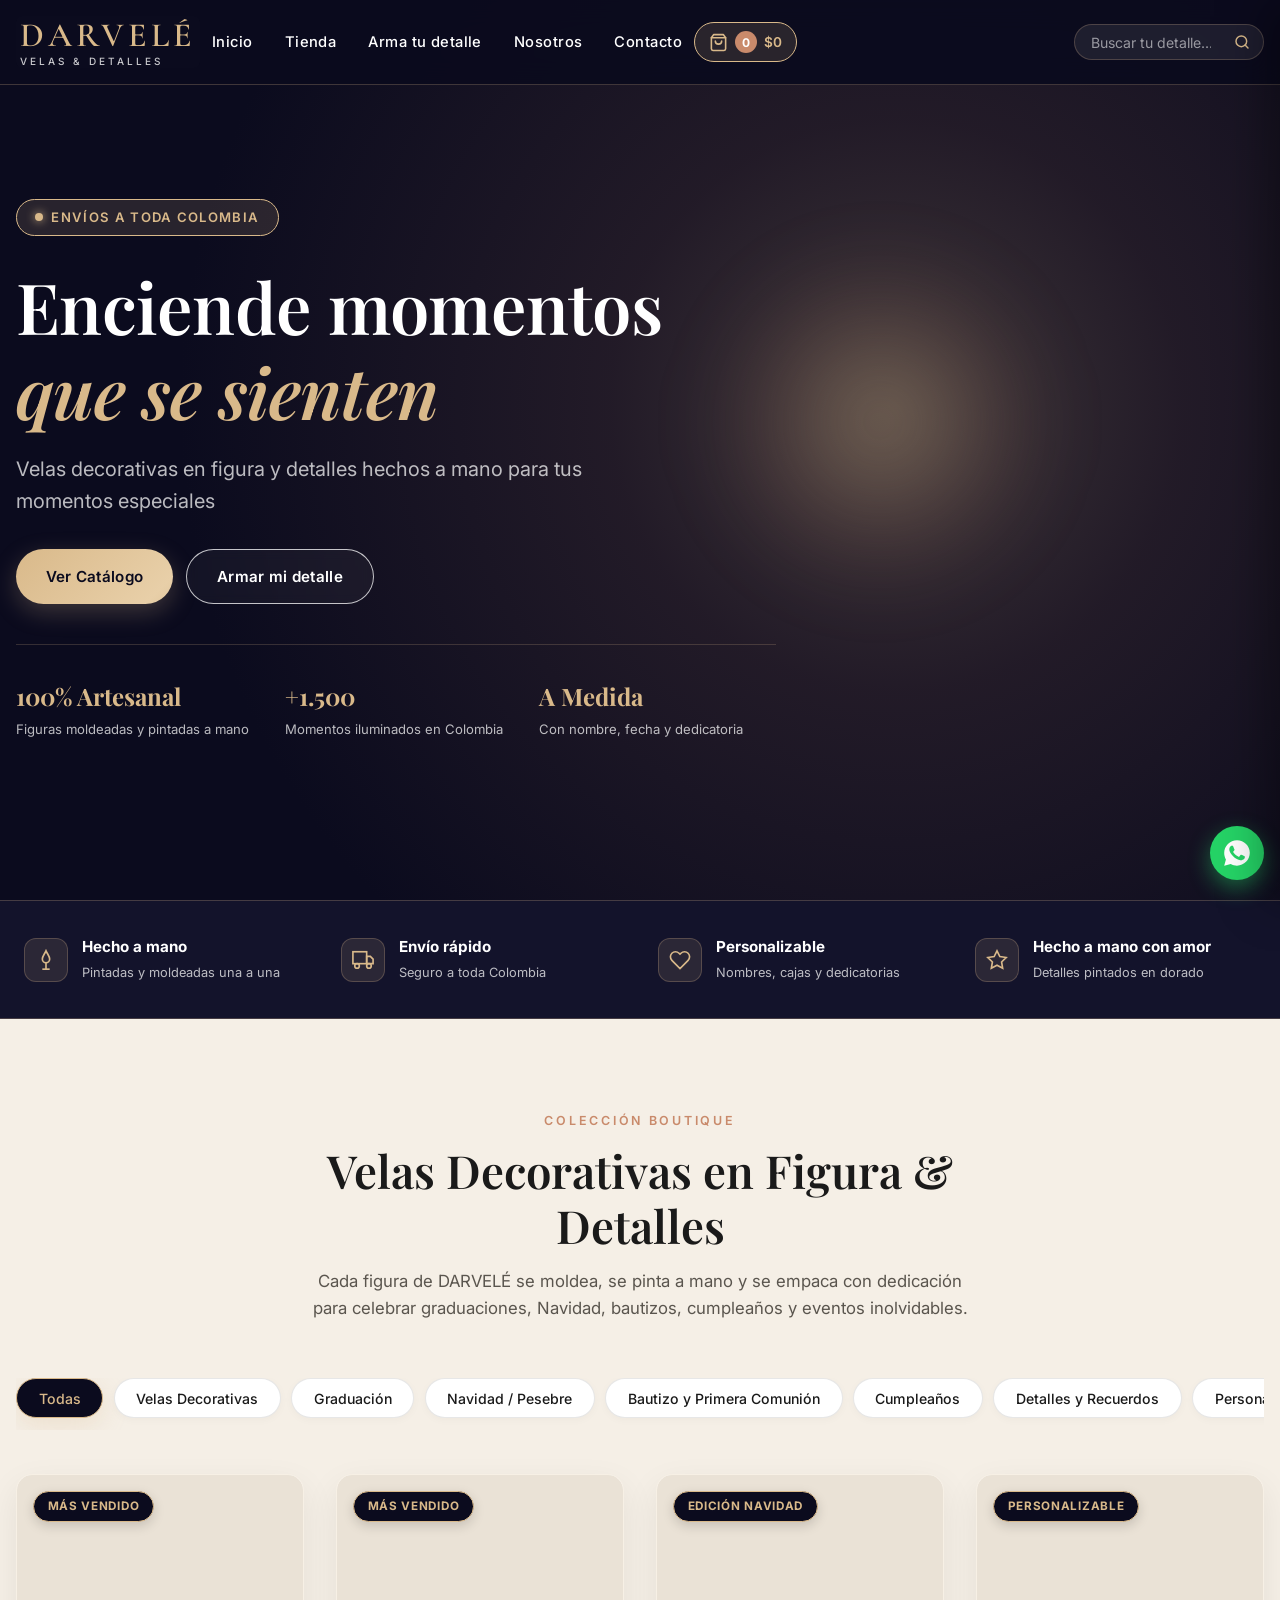
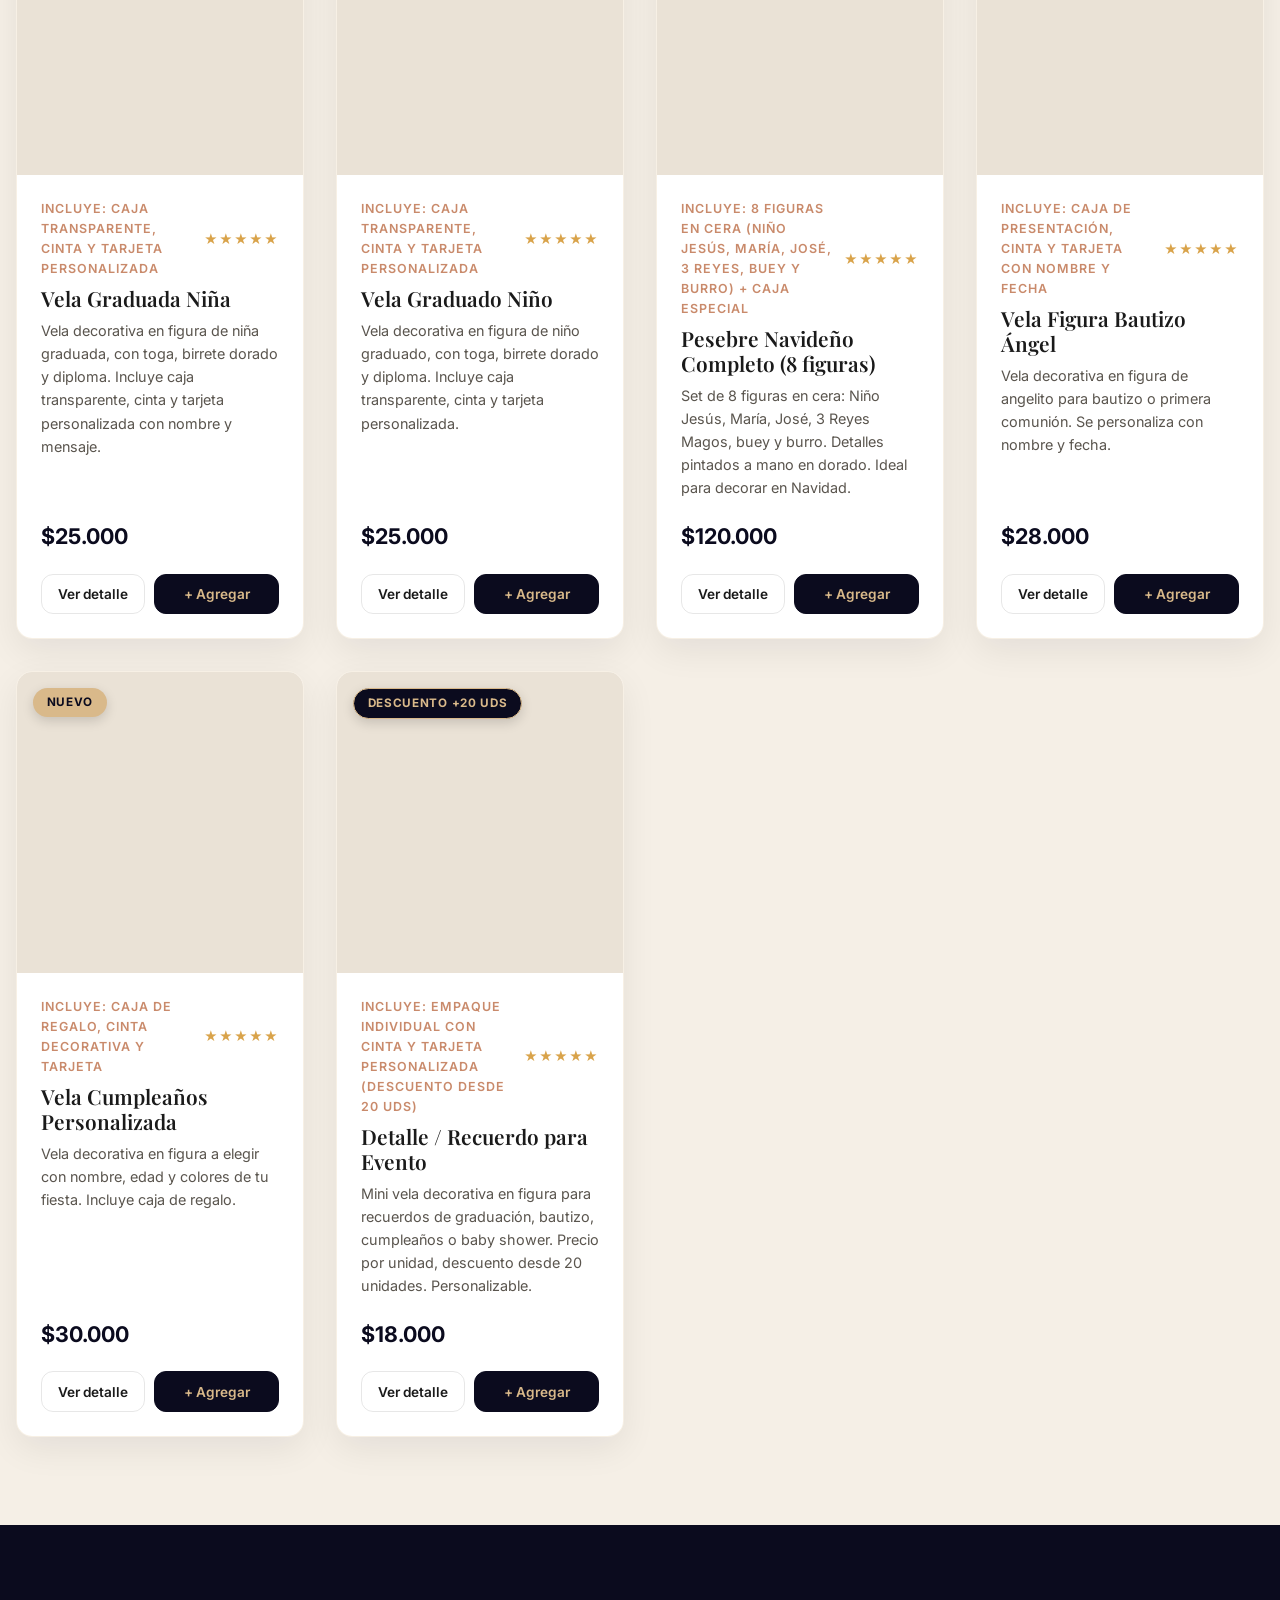
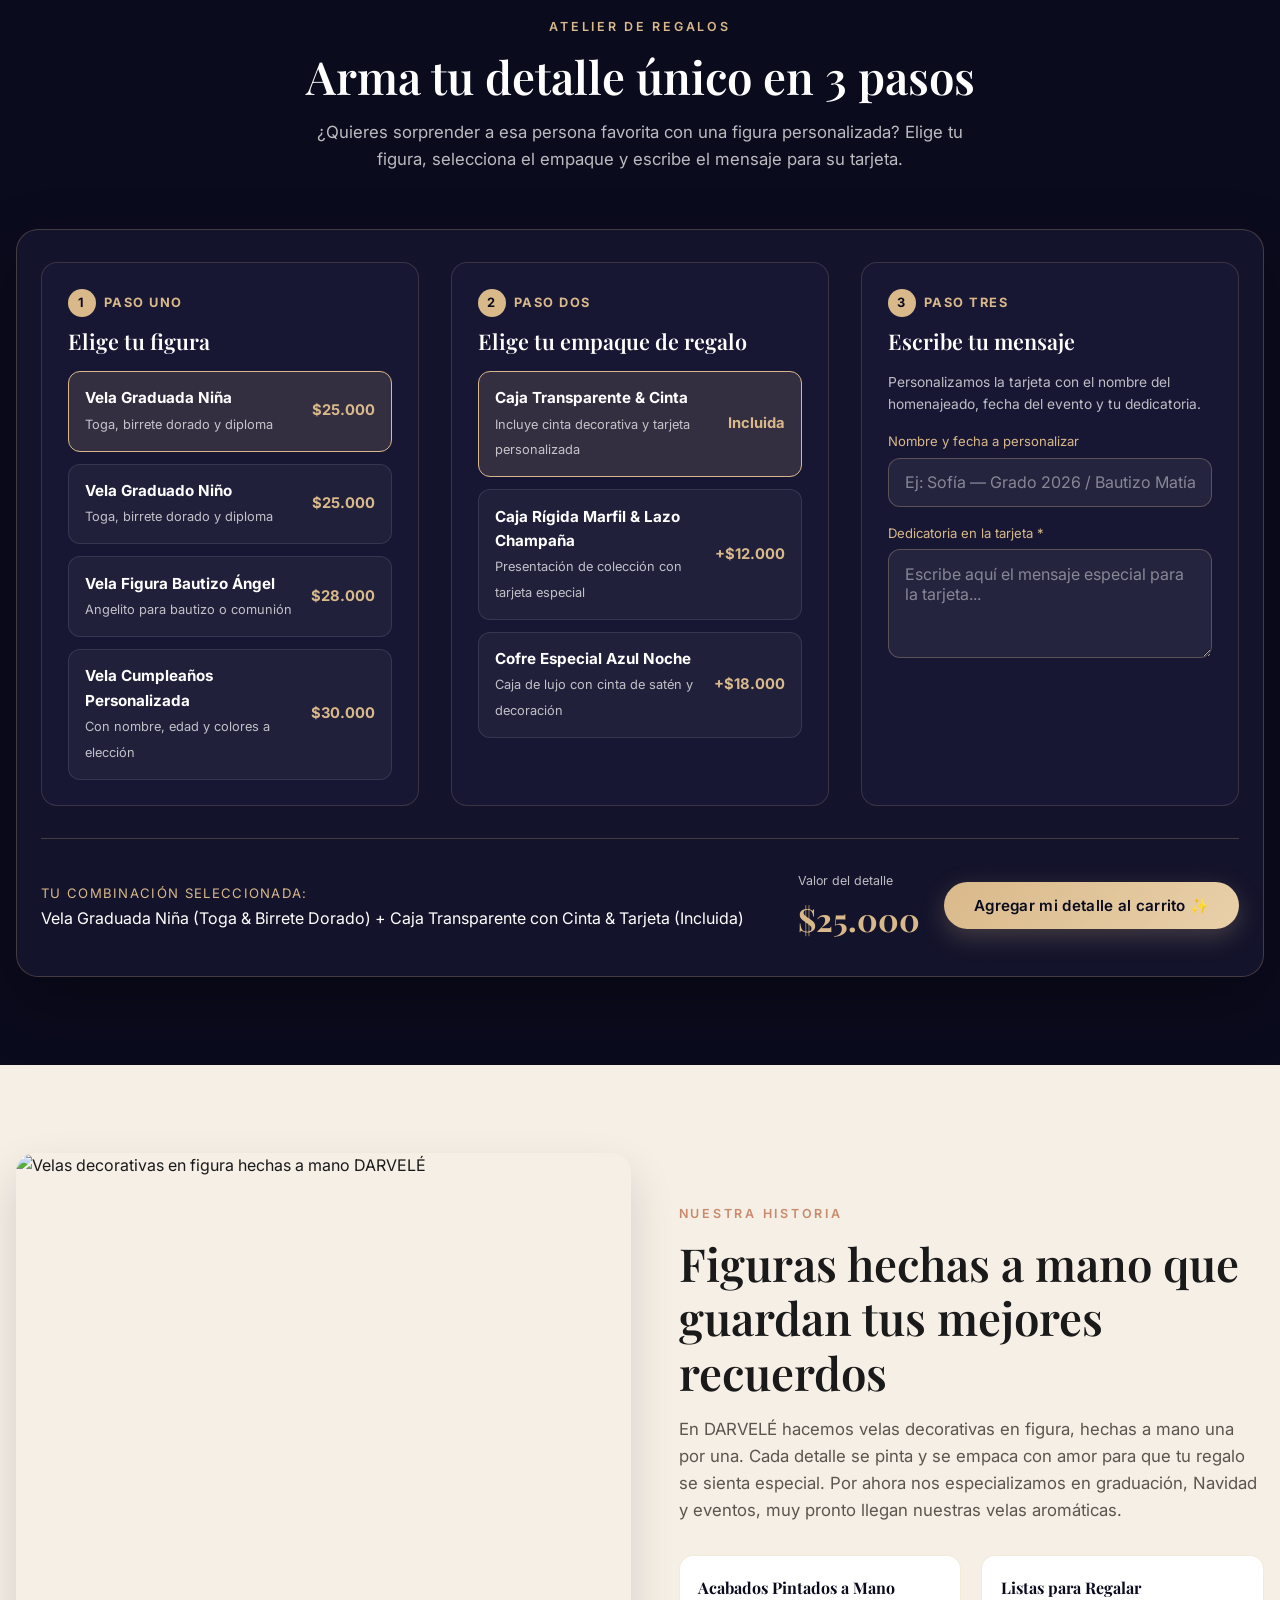
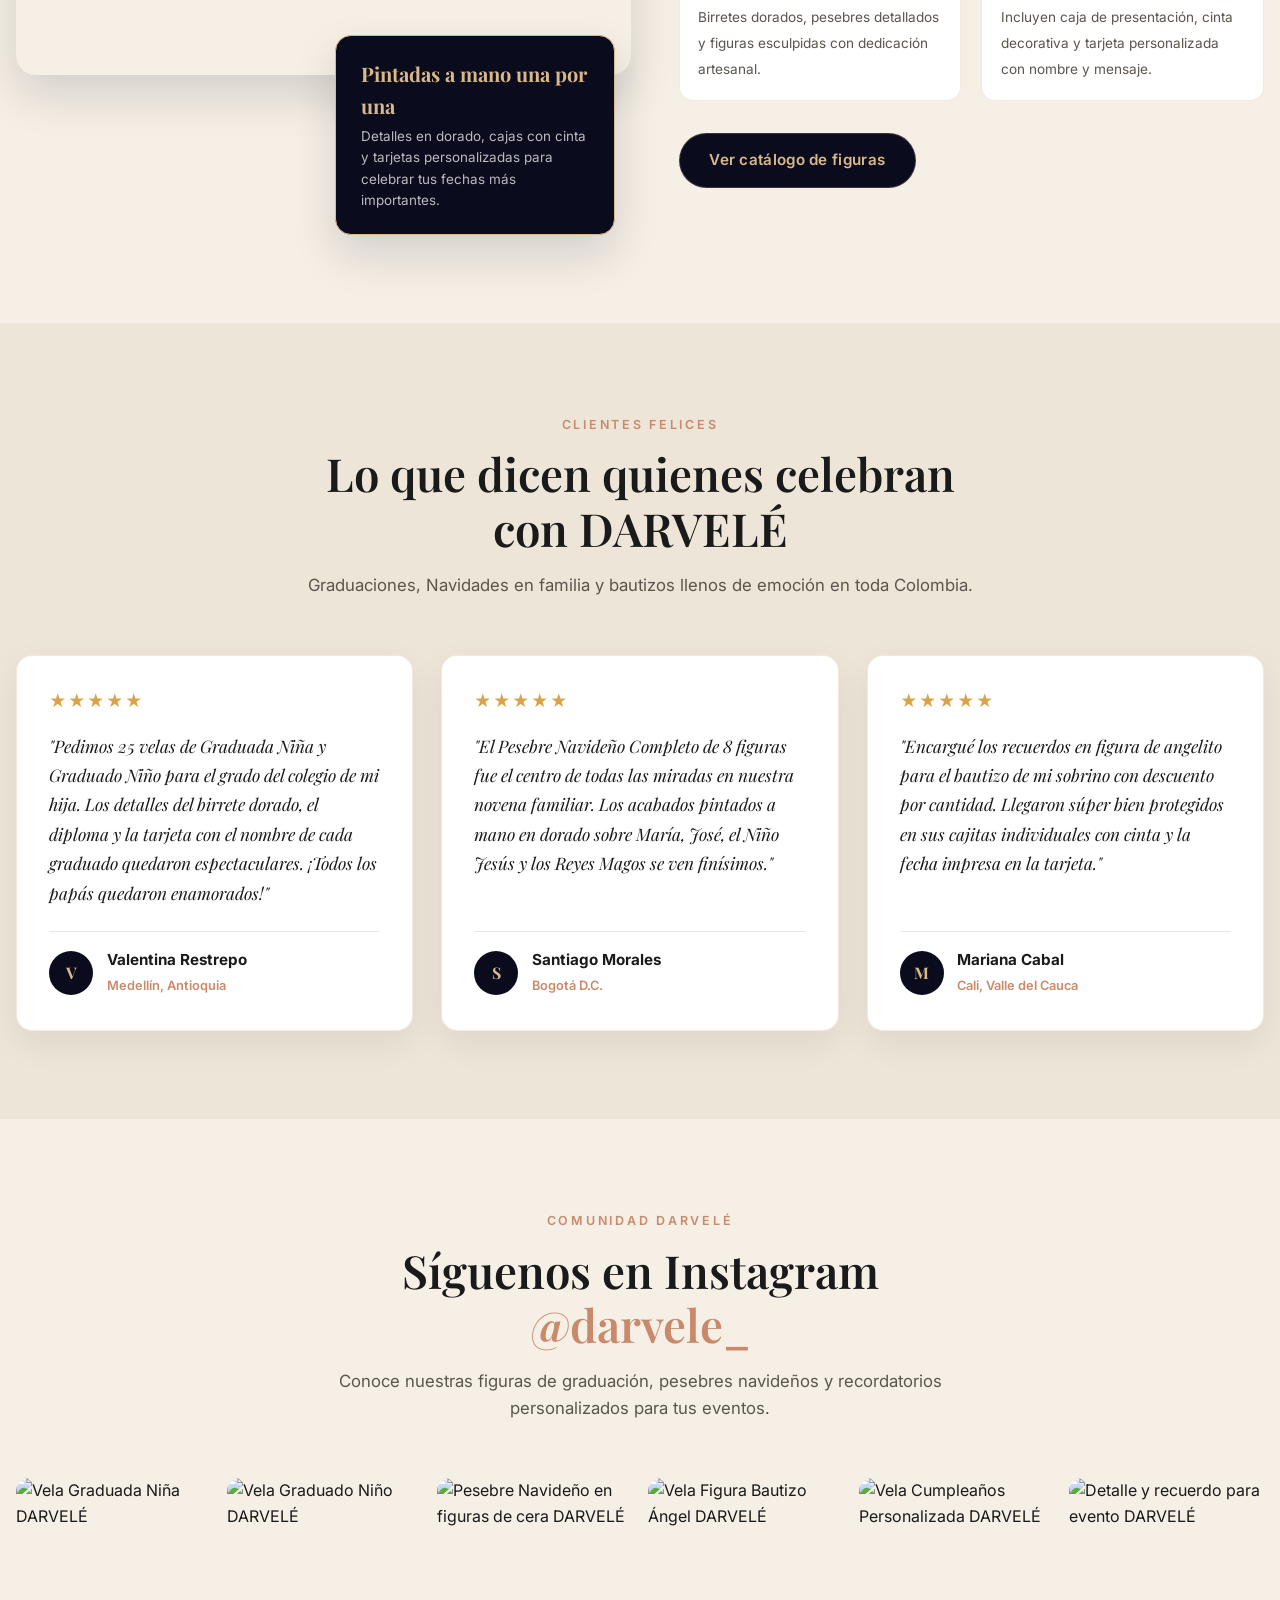
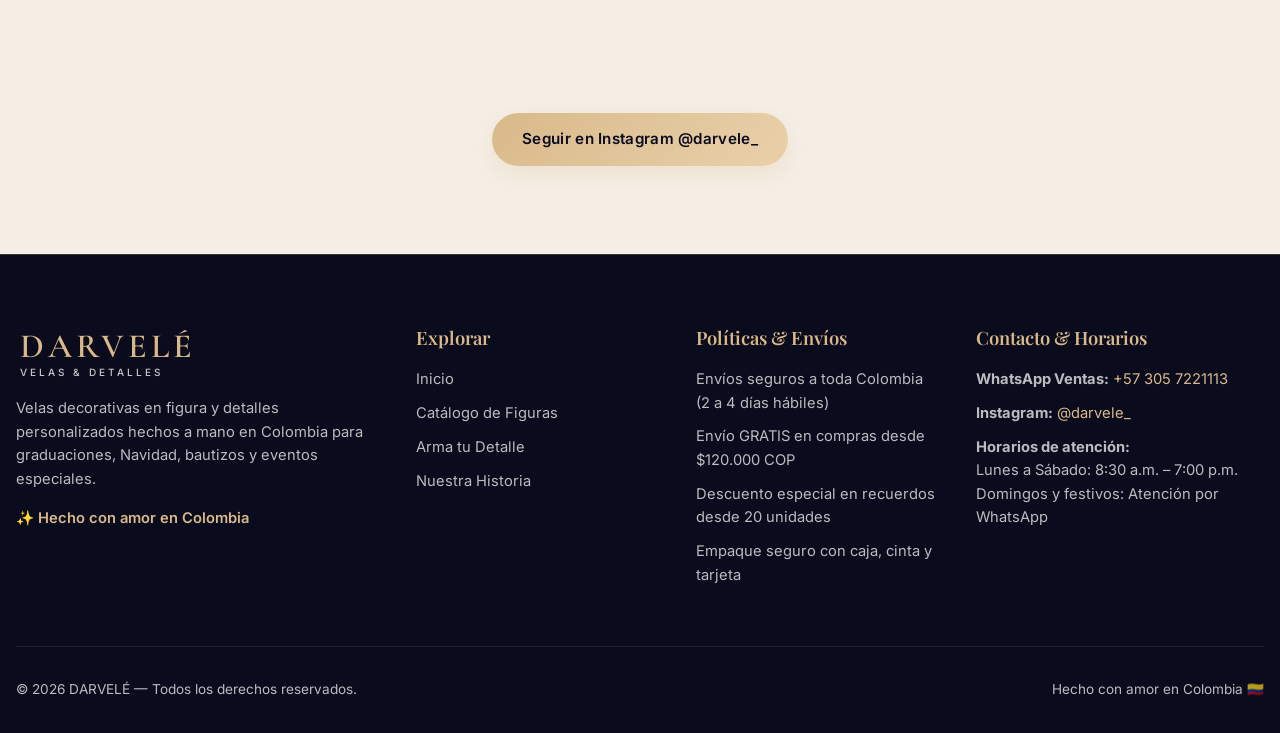
==== commit 10877ec4: "feat: enfoque 100% velas decorativas en figura (graduacion, pesebre, bautizo, eventos)" ====
--- a/index.html
+++ b/index.html
@@ -3,9 +3,9 @@
 <head>
   <meta charset="UTF-8">
   <meta name="viewport" content="width=device-width, initial-scale=1.0">
-  <title>DARVELÉ | Velas Artesanales y Detalles</title>
-  <meta name="description" content="DARVELÉ — Velas artesanales de cera de soya y detalles personalizados hechos a mano en Colombia. Regalos que enamoran, aromas que abrazan el alma y envíos a todo el país.">
-  <meta name="keywords" content="velas artesanales colombia, detalles para regalo, velas aromaticas, cajas de regalo personalizadas, darvele">
+  <title>DARVELÉ | Velas Decorativas en Figura y Detalles</title>
+  <meta name="description" content="DARVELÉ — Velas decorativas en figura y detalles hechos a mano en Colombia para graduación, Navidad, pesebres, bautizos, primera comunión y cumpleaños.">
+  <meta name="keywords" content="velas decorativas en figura colombia, velas de graduacion, pesebre en velas, recordatorios bautizo, detalles para regalo, darvele">
   <meta name="theme-color" content="#0B0B1E">
 
   <!-- Google Fonts: Cormorant Garamond, Playfair Display & Inter -->
@@ -51,7 +51,7 @@
       </div>
 
       <div class="header-search-wrap">
-        <input type="search" id="header-search" class="header-search-input" placeholder="Buscar aroma o vela..." aria-label="Buscar velas o detalles">
+        <input type="search" id="header-search" class="header-search-input" placeholder="Buscar tu detalle... Ej: graduación, pesebre, bautizo" aria-label="Buscar tu detalle">
         <span class="header-search-icon" aria-hidden="true">
           <svg width="16" height="16" viewBox="0 0 24 24" fill="none" stroke="currentColor" stroke-width="2.2" stroke-linecap="round" stroke-linejoin="round"><circle cx="11" cy="11" r="8"></circle><line x1="21" y1="21" x2="16.65" y2="16.65"></line></svg>
         </span>
@@ -91,7 +91,7 @@
           </h1>
 
           <p class="hero-subtitle">
-            Velas artesanales y detalles hechos a mano en Colombia. Cera de soya 100% natural, fragancias de alta perfumería y cajas de regalo diseñadas para abrazar el corazón de quien más quieres.
+            Velas decorativas en figura y detalles hechos a mano para tus momentos especiales
           </p>
 
           <div class="hero-cta-group">
@@ -101,16 +101,16 @@
 
           <div class="hero-trust-metrics">
             <div class="trust-metric">
-              <strong>100% Soya</strong>
-              <span>Ecológicas y libres de humo negro</span>
+              <strong>100% Artesanal</strong>
+              <span>Figuras moldeadas y pintadas a mano</span>
             </div>
             <div class="trust-metric">
               <strong>+1.500</strong>
               <span>Momentos iluminados en Colombia</span>
             </div>
             <div class="trust-metric">
-              <strong>A Mano</strong>
-              <span>Personalizadas con tu mensaje</span>
+              <strong>A Medida</strong>
+              <span>Con nombre, fecha y dedicatoria</span>
             </div>
           </div>
         </div>
@@ -129,7 +129,7 @@
             </div>
             <div class="benefit-text">
               <strong>Hecho a mano</strong>
-              <span>Vertidas una a una con amor</span>
+              <span>Pintadas y moldeadas una a una</span>
             </div>
           </div>
 
@@ -158,8 +158,8 @@
               <svg width="22" height="22" viewBox="0 0 24 24" fill="none" stroke="currentColor" stroke-width="1.8"><path d="M12 2l3.09 6.26L22 9.27l-5 4.87 1.18 6.88L12 17.77l-6.18 3.25L7 14.14 2 9.27l6.91-1.01L12 2z"></path></svg>
             </div>
             <div class="benefit-text">
-              <strong>Aroma duradero</strong>
-              <span>Perfuma incluso sin encender</span>
+              <strong>Hecho a mano con amor</strong>
+              <span>Detalles pintados en dorado</span>
             </div>
           </div>
         </div>
@@ -173,9 +173,9 @@
       <div class="container">
         <div class="section-header fade-up">
           <span class="section-tag">Colección Boutique</span>
-          <h2 class="section-title">Nuestras Velas &amp; Detalles</h2>
+          <h2 class="section-title">Velas Decorativas en Figura &amp; Detalles</h2>
           <p class="section-subtitle">
-            Cada creación de DARVELÉ nace para convertir un día cualquiera en un recuerdo imborrable. Elige por ocasión o déjate guiar por tu aroma favorito.
+            Cada figura de DARVELÉ se moldea, se pinta a mano y se empaca con dedicación para celebrar graduaciones, Navidad, bautizos, cumpleaños y eventos inolvidables.
           </p>
         </div>
 
@@ -202,47 +202,47 @@
           <span class="section-tag">Atelier de Regalos</span>
           <h2 class="section-title">Arma tu detalle único en 3 pasos</h2>
           <p class="section-subtitle">
-            ¿Quieres sorprender a esa persona favorita con algo hecho solo para ella? Diseña aquí tu box a medida y nosotros lo preparamos a mano con sello dorado.
+            ¿Quieres sorprender a esa persona favorita con una figura personalizada? Elige tu figura, selecciona el empaque y escribe el mensaje para su tarjeta.
           </p>
         </div>
 
         <form id="custom-builder-form" class="builder-wrapper fade-up">
           <div class="builder-steps-grid">
-            <!-- PASO 1: Elige tu vela -->
+            <!-- PASO 1: Elige tu figura -->
             <div class="builder-step-card">
               <div class="step-number-badge"><span>1</span> Paso Uno</div>
-              <h3>Elige tu vela favorita</h3>
+              <h3>Elige tu figura</h3>
               <div class="builder-options-list">
-                <div class="builder-radio-card selected" data-builder-candle data-name="Vela Lavanda Relajante (220g)" data-price="45000">
+                <div class="builder-radio-card selected" data-builder-candle data-name="Vela Graduada Niña (Toga & Birrete Dorado)" data-price="25000">
                   <div class="builder-option-info">
-                    <strong>Lavanda Relajante</strong>
-                    <span>Calma profunda &amp; manzanilla</span>
+                    <strong>Vela Graduada Niña</strong>
+                    <span>Toga, birrete dorado y diploma</span>
                   </div>
-                  <span class="builder-option-price">$45.000</span>
+                  <span class="builder-option-price">$25.000</span>
                 </div>
 
-                <div class="builder-radio-card" data-builder-candle data-name="Vela Vainilla & Canela (220g)" data-price="48000">
+                <div class="builder-radio-card" data-builder-candle data-name="Vela Graduado Niño (Toga & Birrete Dorado)" data-price="25000">
                   <div class="builder-option-info">
-                    <strong>Vainilla &amp; Canela</strong>
-                    <span>Cálida, dulce y acogedora</span>
+                    <strong>Vela Graduado Niño</strong>
+                    <span>Toga, birrete dorado y diploma</span>
                   </div>
-                  <span class="builder-option-price">$48.000</span>
+                  <span class="builder-option-price">$25.000</span>
                 </div>
 
-                <div class="builder-radio-card" data-builder-candle data-name="Vela Café de la Mañana (240g)" data-price="52000">
+                <div class="builder-radio-card" data-builder-candle data-name="Vela Figura Bautizo Ángel" data-price="28000">
                   <div class="builder-option-info">
-                    <strong>Café de la Mañana</strong>
-                    <span>Grano colombiano &amp; caramelo</span>
+                    <strong>Vela Figura Bautizo Ángel</strong>
+                    <span>Angelito para bautizo o comunión</span>
                   </div>
-                  <span class="builder-option-price">$52.000</span>
+                  <span class="builder-option-price">$28.000</span>
                 </div>
 
-                <div class="builder-radio-card" data-builder-candle data-name="Vela Rosa Eterna Escultural" data-price="58000">
+                <div class="builder-radio-card" data-builder-candle data-name="Vela Cumpleaños Personalizada" data-price="30000">
                   <div class="builder-option-info">
-                    <strong>Rosa Eterna</strong>
-                    <span>Bouquet de rosas &amp; peonía</span>
+                    <strong>Vela Cumpleaños Personalizada</strong>
+                    <span>Con nombre, edad y colores a elección</span>
                   </div>
-                  <span class="builder-option-price">$58.000</span>
+                  <span class="builder-option-price">$30.000</span>
                 </div>
               </div>
             </div>
@@ -250,30 +250,30 @@
             <!-- PASO 2: Elige tu caja -->
             <div class="builder-step-card">
               <div class="step-number-badge"><span>2</span> Paso Dos</div>
-              <h3>Elige tu caja de lujo</h3>
+              <h3>Elige tu empaque de regalo</h3>
               <div class="builder-options-list">
-                <div class="builder-radio-card selected" data-builder-box data-name="Caja Rígida Marfil & Lazo Dorado" data-price="18000">
+                <div class="builder-radio-card selected" data-builder-box data-name="Caja Transparente con Cinta & Tarjeta (Incluida)" data-price="0">
                   <div class="builder-option-info">
-                    <strong>Caja Marfil &amp; Lazo Champaña</strong>
-                    <span>Incluye tarjeta en papel algodón</span>
+                    <strong>Caja Transparente &amp; Cinta</strong>
+                    <span>Incluye cinta decorativa y tarjeta personalizada</span>
+                  </div>
+                  <span class="builder-option-price">Incluida</span>
+                </div>
+
+                <div class="builder-radio-card" data-builder-box data-name="Caja Rígida Marfil & Lazo Dorado" data-price="12000">
+                  <div class="builder-option-info">
+                    <strong>Caja Rígida Marfil &amp; Lazo Champaña</strong>
+                    <span>Presentación de colección con tarjeta especial</span>
+                  </div>
+                  <span class="builder-option-price">+$12.000</span>
+                </div>
+
+                <div class="builder-radio-card" data-builder-box data-name="Cofre Especial Azul Noche & Lazo Dorado" data-price="18000">
+                  <div class="builder-option-info">
+                    <strong>Cofre Especial Azul Noche</strong>
+                    <span>Caja de lujo con cinta de satén y decoración</span>
                   </div>
                   <span class="builder-option-price">+$18.000</span>
-                </div>
-
-                <div class="builder-radio-card" data-builder-box data-name="Box Imperial Azul Noche & Fósforos" data-price="28000">
-                  <div class="builder-option-info">
-                    <strong>Box Imperial Azul Noche</strong>
-                    <span>Con frasco de fósforos largos y flores secas</span>
-                  </div>
-                  <span class="builder-option-price">+$28.000</span>
-                </div>
-
-                <div class="builder-radio-card" data-builder-box data-name="Cofre Edición Especial Aniversario" data-price="37000">
-                  <div class="builder-option-info">
-                    <strong>Cofre Edición Especial</strong>
-                    <span>Cinta satén, apagavelas dorado y ramillete</span>
-                  </div>
-                  <span class="builder-option-price">+$37.000</span>
                 </div>
               </div>
             </div>
@@ -283,27 +283,27 @@
               <div class="step-number-badge"><span>3</span> Paso Tres</div>
               <h3>Escribe tu mensaje</h3>
               <p style="font-size:0.86rem; color:var(--text-light-muted); margin-bottom:1rem;">
-                Lo transcribimos con tipografía elegante en tarjeta perfumada y sellada en lacre dorado.
+                Personalizamos la tarjeta con el nombre del homenajeado, fecha del evento y tu dedicatoria.
               </p>
 
-              <label for="builder-recipient" style="display:block; font-size:0.82rem; color:var(--gold); margin-bottom:0.35rem;">¿Para quién es este detalle?</label>
-              <input type="text" id="builder-recipient" class="builder-dark-input" placeholder="Ej: Para mamá, Para mi amor, Para Camila...">
+              <label for="builder-recipient" style="display:block; font-size:0.82rem; color:var(--gold); margin-bottom:0.35rem;">Nombre y fecha a personalizar</label>
+              <input type="text" id="builder-recipient" class="builder-dark-input" placeholder="Ej: Sofía — Grado 2026 / Bautizo Matías...">
 
               <label for="builder-message" style="display:block; font-size:0.82rem; color:var(--gold); margin-bottom:0.35rem;">Dedicatoria en la tarjeta *</label>
-              <textarea id="builder-message" rows="4" class="builder-dark-input" placeholder="Escribe aquí esas palabras que salen del alma..." required></textarea>
+              <textarea id="builder-message" rows="4" class="builder-dark-input" placeholder="Escribe aquí el mensaje especial para la tarjeta..." required></textarea>
             </div>
           </div>
 
           <div class="builder-summary-bar">
             <div>
               <span style="font-size:0.82rem; color:var(--gold); text-transform:uppercase; letter-spacing:0.1em;">Tu combinación seleccionada:</span>
-              <p id="builder-summary-text" style="font-size:1rem; color:var(--text-light);">Vela Lavanda Relajante (220g) + Caja Rígida Marfil &amp; Lazo Dorado</p>
+              <p id="builder-summary-text" style="font-size:1rem; color:var(--text-light);">Vela Graduada Niña (Toga &amp; Birrete Dorado) + Caja Transparente con Cinta &amp; Tarjeta (Incluida)</p>
             </div>
 
             <div style="display:flex; align-items:center; gap:1.5rem; flex-wrap:wrap;">
               <div class="builder-total-price">
                 <span style="font-size:0.78rem; color:var(--text-light-muted);">Valor del detalle</span>
-                <strong id="builder-total-display">$63.000</strong>
+                <strong id="builder-total-display">$25.000</strong>
               </div>
               <button type="submit" class="btn btn-gold">Agregar mi detalle al carrito ✨</button>
             </div>
@@ -319,50 +319,47 @@
       <div class="container">
         <div class="about-grid">
           <div class="about-image-collage fade-up">
-            <img src="https://images.unsplash.com/photo-1602874801007-bd458bb1b8b6?auto=format&fit=crop&w=1000&q=85" alt="Velas encendidas artesanales DARVELÉ" class="about-main-photo">
+            <img src="https://images.unsplash.com/photo-1513201099705-a9746e1e201f?auto=format&fit=crop&w=1000&q=85" alt="Velas decorativas en figura hechas a mano DARVELÉ" class="about-main-photo">
             <div class="about-floating-card">
-              <strong>El arte del fuego lento</strong>
-              <p>Cada vela reposa 48 horas de curado artesanal para que su aroma abrace cada rincón de tu hogar.</p>
+              <strong>Pintadas a mano una por una</strong>
+              <p>Detalles en dorado, cajas con cinta y tarjetas personalizadas para celebrar tus fechas más importantes.</p>
             </div>
           </div>
 
           <div class="about-content fade-up">
             <span class="section-tag">Nuestra Historia</span>
-            <h2 class="section-title">En DARVELÉ no vendemos cera, encendemos emociones</h2>
-            <p style="margin-bottom:1.1rem; color:var(--text-dark-muted);">
-              DARVELÉ nació en Colombia con una convicción sencilla pero profunda: los regalos más valiosos no son los que se guardan en un cajón, sino los que transforman la atmósfera de un hogar y nos hacen sentir cerca incluso a kilómetros de distancia.
-            </p>
-            <p style="margin-bottom:1.5rem; color:var(--text-dark-muted);">
-              Trabajamos exclusivamente con <strong>cera de soya 100% vegetal</strong>, pabilos ecológicos de algodón trenzado y esencias libres de ftalatos. Fundimos, perfumamos y empacamos cada pedido a mano para que cuando alguien abra una caja DARVELÉ, sienta que pensaste en cada detalle.
+            <h2 class="section-title">Figuras hechas a mano que guardan tus mejores recuerdos</h2>
+            <p style="margin-bottom:1.25rem; color:var(--text-dark-muted); font-size:1.05rem;">
+              En DARVELÉ hacemos velas decorativas en figura, hechas a mano una por una. Cada detalle se pinta y se empaca con amor para que tu regalo se sienta especial. Por ahora nos especializamos en graduación, Navidad y eventos, muy pronto llegan nuestras velas aromáticas.
             </p>
 
             <div class="about-pillars">
               <div class="about-pillar">
-                <strong>Cera Botánica Limpia</strong>
-                <span>Dura hasta el doble que la parafina tradicional y cuida el aire de tu familia.</span>
+                <strong>Acabados Pintados a Mano</strong>
+                <span>Birretes dorados, pesebres detallados y figuras esculpidas con dedicación artesanal.</span>
               </div>
               <div class="about-pillar">
-                <strong>Empaque de Joyería</strong>
-                <span>Lazos de satén, flores preservadas y tarjetas personalizadas listas para entregar.</span>
-              </div>
-            </div>
-
-            <a href="#tienda" class="btn btn-dark">Descubrir la colección</a>
+                <strong>Listas para Regalar</strong>
+                <span>Incluyen caja de presentación, cinta decorativa y tarjeta personalizada con nombre y mensaje.</span>
+              </div>
+            </div>
+
+            <a href="#tienda" class="btn btn-dark">Ver catálogo de figuras</a>
           </div>
         </div>
       </div>
     </section>
 
     <!-- ======================================================================
-         9. TESTIMONIOS
+         9. TESTIMONIOS (Graduación, Pesebre y Bautizo)
          ====================================================================== -->
     <section class="section-padding testimonials-section">
       <div class="container">
         <div class="section-header fade-up">
-          <span class="section-tag">Voces Reales</span>
-          <h2 class="section-title">Lo que sienten quienes regalan DARVELÉ</h2>
+          <span class="section-tag">Clientes Felices</span>
+          <h2 class="section-title">Lo que dicen quienes celebran con DARVELÉ</h2>
           <p class="section-subtitle">
-            Historias de amor, gratitud y cumpleaños celebrados en distintos rincones de Colombia.
+            Graduaciones, Navidades en familia y bautizos llenos de emoción en toda Colombia.
           </p>
         </div>
 
@@ -371,7 +368,7 @@
             <div>
               <div class="testimonial-stars" aria-label="5 estrellas">★★★★★</div>
               <p class="testimonial-quote">
-                "Le envié el Box Amor Eterno a mi mamá en su cumpleaños y lloró de la emoción apenas abrió la caja. El aroma a rosas y champaña perfuma toda la sala incluso antes de prenderla. ¡Se nota el amor en cada detalle!"
+                "Pedimos 25 velas de Graduada Niña y Graduado Niño para el grado del colegio de mi hija. Los detalles del birrete dorado, el diploma y la tarjeta con el nombre de cada graduado quedaron espectaculares. ¡Todos los papás quedaron enamorados!"
               </p>
             </div>
             <div class="testimonial-author">
@@ -387,7 +384,7 @@
             <div>
               <div class="testimonial-stars" aria-label="5 estrellas">★★★★★</div>
               <p class="testimonial-quote">
-                "Pedí la Vela Café de la Mañana para mi estudio y una personalizada para mi novia en nuestro aniversario. La presentación parece de marca europea de lujo y la atención por WhatsApp fue impecable."
+                "El Pesebre Navideño Completo de 8 figuras fue el centro de todas las miradas en nuestra novena familiar. Los acabados pintados a mano en dorado sobre María, José, el Niño Jesús y los Reyes Magos se ven finísimos."
               </p>
             </div>
             <div class="testimonial-author">
@@ -403,7 +400,7 @@
             <div>
               <div class="testimonial-stars" aria-label="5 estrellas">★★★★★</div>
               <p class="testimonial-quote">
-                "La Vela Lavanda Relajante se volvió mi ritual sagrado todas las noches. Dura muchísimo, no humea nada y el envase es tan lindo que decora mi mesa de noche. 100% recomendados."
+                "Encargué los recuerdos en figura de angelito para el bautizo de mi sobrino con descuento por cantidad. Llegaron súper bien protegidos en sus cajitas individuales con cinta y la fecha impresa en la tarjeta."
               </p>
             </div>
             <div class="testimonial-author">
@@ -424,36 +421,36 @@
     <section class="section-padding">
       <div class="container">
         <div class="section-header fade-up">
-          <span class="section-tag">Comunidad de Luz</span>
+          <span class="section-tag">Comunidad DARVELÉ</span>
           <h2 class="section-title">Síguenos en Instagram <a href="https://instagram.com/darvele_" target="_blank" rel="noopener noreferrer" style="color:var(--terracotta);">@darvele_</a></h2>
           <p class="section-subtitle">
-            Inspírate con nuestras entregas reales, nuevos lanzamientos y rituales para llenar tu espacio de buena energía.
+            Conoce nuestras figuras de graduación, pesebres navideños y recordatorios personalizados para tus eventos.
           </p>
         </div>
 
         <div class="ig-grid fade-up">
           <a href="https://instagram.com/darvele_" target="_blank" rel="noopener noreferrer" class="ig-item" aria-label="Ver en Instagram @darvele_">
-            <img src="https://images.unsplash.com/photo-1603006905003-be475563bc59?auto=format&fit=crop&w=600&q=80" alt="Vela aromática DARVELÉ en Instagram" loading="lazy">
+            <img src="https://images.unsplash.com/photo-1513201099705-a9746e1e201f?auto=format&fit=crop&w=600&q=80" alt="Vela Graduada Niña DARVELÉ" loading="lazy">
             <div class="ig-overlay"><span>@darvele_ ✨</span></div>
           </a>
           <a href="https://instagram.com/darvele_" target="_blank" rel="noopener noreferrer" class="ig-item" aria-label="Ver en Instagram @darvele_">
-            <img src="https://images.unsplash.com/photo-1602874801007-bd458bb1b8b6?auto=format&fit=crop&w=600&q=80" alt="Ritual de luz DARVELÉ" loading="lazy">
+            <img src="https://images.unsplash.com/photo-1549465220-1a8b9238cd48?auto=format&fit=crop&w=600&q=80" alt="Vela Graduado Niño DARVELÉ" loading="lazy">
             <div class="ig-overlay"><span>@darvele_ ✨</span></div>
           </a>
           <a href="https://instagram.com/darvele_" target="_blank" rel="noopener noreferrer" class="ig-item" aria-label="Ver en Instagram @darvele_">
-            <img src="https://images.unsplash.com/photo-1513201099705-a9746e1e201f?auto=format&fit=crop&w=600&q=80" alt="Box de regalo personalizado DARVELÉ" loading="lazy">
+            <img src="https://images.unsplash.com/photo-1512389142860-9c449e58a543?auto=format&fit=crop&w=600&q=80" alt="Pesebre Navideño en figuras de cera DARVELÉ" loading="lazy">
             <div class="ig-overlay"><span>@darvele_ ✨</span></div>
           </a>
           <a href="https://instagram.com/darvele_" target="_blank" rel="noopener noreferrer" class="ig-item" aria-label="Ver en Instagram @darvele_">
-            <img src="https://images.unsplash.com/photo-1572726729207-a78d6feb18d7?auto=format&fit=crop&w=600&q=80" alt="Vela Café de la Mañana DARVELÉ" loading="lazy">
+            <img src="https://images.unsplash.com/photo-1615486511484-92e172cc4fe0?auto=format&fit=crop&w=600&q=80" alt="Vela Figura Bautizo Ángel DARVELÉ" loading="lazy">
             <div class="ig-overlay"><span>@darvele_ ✨</span></div>
           </a>
           <a href="https://instagram.com/darvele_" target="_blank" rel="noopener noreferrer" class="ig-item" aria-label="Ver en Instagram @darvele_">
-            <img src="https://images.unsplash.com/photo-1596433809252-260c2745dfdd?auto=format&fit=crop&w=600&q=80" alt="Vela Rosa Eterna DARVELÉ" loading="lazy">
+            <img src="https://images.unsplash.com/photo-1578985545062-69928b1d9587?auto=format&fit=crop&w=600&q=80" alt="Vela Cumpleaños Personalizada DARVELÉ" loading="lazy">
             <div class="ig-overlay"><span>@darvele_ ✨</span></div>
           </a>
           <a href="https://instagram.com/darvele_" target="_blank" rel="noopener noreferrer" class="ig-item" aria-label="Ver en Instagram @darvele_">
-            <img src="https://images.unsplash.com/photo-1608181831718-c9ffd8728e72?auto=format&fit=crop&w=600&q=80" alt="Vela Eucalipto Spa DARVELÉ" loading="lazy">
+            <img src="https://images.unsplash.com/photo-1513885535751-8b9238bd345a?auto=format&fit=crop&w=600&q=80" alt="Detalle y recuerdo para evento DARVELÉ" loading="lazy">
             <div class="ig-overlay"><span>@darvele_ ✨</span></div>
           </a>
         </div>
@@ -479,7 +476,7 @@
             <span class="brand-logo-sub">VELAS &amp; DETALLES</span>
           </div>
           <p>
-            Velas artesanales en cera de soya y detalles de lujo para regalar momentos que perduran en la memoria.
+            Velas decorativas en figura y detalles personalizados hechos a mano en Colombia para graduaciones, Navidad, bautizos y eventos especiales.
           </p>
           <p style="color:var(--gold); font-weight:600; margin-top:1rem;">
             ✨ Hecho con amor en Colombia
@@ -490,7 +487,7 @@
           <h4>Explorar</h4>
           <ul>
             <li><a href="#inicio">Inicio</a></li>
-            <li><a href="#tienda">Catálogo de Velas</a></li>
+            <li><a href="#tienda">Catálogo de Figuras</a></li>
             <li><a href="#arma-tu-detalle">Arma tu Detalle</a></li>
             <li><a href="#nosotros">Nuestra Historia</a></li>
           </ul>
@@ -501,8 +498,8 @@
           <ul>
             <li>Envíos seguros a toda Colombia (2 a 4 días hábiles)</li>
             <li>Envío GRATIS en compras desde $120.000 COP</li>
-            <li>Garantía de llegada en perfecto estado</li>
-            <li>Recordatorios y regalos corporativos a medida</li>
+            <li>Descuento especial en recuerdos desde 20 unidades</li>
+            <li>Empaque seguro con caja, cinta y tarjeta</li>
           </ul>
         </div>
 
@@ -532,57 +529,57 @@
 
       <div class="modal-grid">
         <div class="modal-gallery">
-          <img id="modal-main-image" src="https://images.unsplash.com/photo-1603006905003-be475563bc59?auto=format&fit=crop&w=900&q=85" alt="Producto DARVELÉ" class="modal-main-img">
+          <img id="modal-main-image" src="https://images.unsplash.com/photo-1513201099705-a9746e1e201f?auto=format&fit=crop&w=900&q=85" alt="Producto DARVELÉ" class="modal-main-img">
           <div id="modal-thumbnails" class="modal-thumbs"></div>
         </div>
 
         <div class="modal-info">
-          <span id="modal-category" class="modal-category-label">Velas Aromáticas</span>
+          <span id="modal-category" class="modal-category-label">Velas Decorativas</span>
           <h2 id="modal-title" class="modal-title">Nombre del Producto</h2>
           <div id="modal-price" style="margin-bottom:1rem;"></div>
           <p id="modal-description" style="color:var(--text-dark-muted); font-size:0.95rem;"></p>
 
           <div class="modal-specs-grid">
             <div class="spec-box">
-              <span>Aroma</span>
-              <strong id="modal-spec-aroma">Lavanda</strong>
+              <span>Figura / Tema</span>
+              <strong id="modal-spec-figura">Figura en cera</strong>
             </div>
             <div class="spec-box">
-              <span>Duración</span>
-              <strong id="modal-spec-duration">35 horas</strong>
+              <span>Incluye:</span>
+              <strong id="modal-spec-incluye">Caja, cinta y tarjeta</strong>
             </div>
             <div class="spec-box">
-              <span>Intensidad</span>
-              <strong id="modal-spec-intensity">Alta</strong>
+              <span>Elaboración</span>
+              <strong id="modal-spec-acabado">Pintada a mano</strong>
             </div>
           </div>
 
           <div class="modal-custom-box">
-            <h4>✨ Personaliza tu detalle (Opcional)</h4>
+            <h4>✨ Personaliza tu figura (Opcional)</h4>
             <div class="form-group">
-              <label for="modal-box-color">Color de caja &amp; lazo</label>
+              <label for="modal-box-color">Presentación &amp; color de cinta</label>
               <select id="modal-box-color" class="form-control">
-                <option value="Marfil Imperial con Lazo Champaña">Marfil Imperial con Lazo Champaña</option>
-                <option value="Azul Noche con Lazo Dorado">Azul Noche (#0B0B1E) con Lazo Dorado</option>
-                <option value="Terracota Cálido con Lazo Marfil">Terracota Cálido con Lazo Marfil</option>
+                <option value="Caja Transparente con Cinta Dorada Champaña">Caja Transparente con Cinta Dorada Champaña</option>
+                <option value="Caja Transparente con Cinta Blanca / Marfil">Caja Transparente con Cinta Blanca / Marfil</option>
+                <option value="Caja de Regalo con Cinta Terracota">Caja de Regalo con Cinta Terracota</option>
               </select>
             </div>
 
             <div class="form-group">
-              <label for="modal-dedication">Agregar dedicatoria en etiqueta de la vela</label>
-              <input type="text" id="modal-dedication" class="form-control" placeholder="Ej: Feliz Cumpleaños Mamá / Con amor, Laura">
+              <label for="modal-dedication">Nombre y fecha para personalizar</label>
+              <input type="text" id="modal-dedication" class="form-control" placeholder="Ej: Valentina — Grado 2026 / Bautizo Samuel">
             </div>
 
             <div class="form-group" style="margin-bottom:0;">
               <label for="modal-card-message">Mensaje en la tarjeta de regalo</label>
-              <textarea id="modal-card-message" rows="2" class="form-control" placeholder="Escribe el mensaje que irá impreso dentro de la tarjeta..."></textarea>
+              <textarea id="modal-card-message" rows="2" class="form-control" placeholder="Escribe el mensaje que irá en la tarjeta personalizada..."></textarea>
             </div>
           </div>
 
           <div class="modal-buy-row">
             <div class="qty-selector">
               <button type="button" id="modal-qty-minus" class="qty-btn" aria-label="Menos">−</button>
-              <input type="number" id="modal-qty-input" class="qty-input" value="1" min="1" max="50" readonly>
+              <input type="number" id="modal-qty-input" class="qty-input" value="1" min="1" max="100" readonly>
               <button type="button" id="modal-qty-plus" class="qty-btn" aria-label="Más">+</button>
             </div>
 
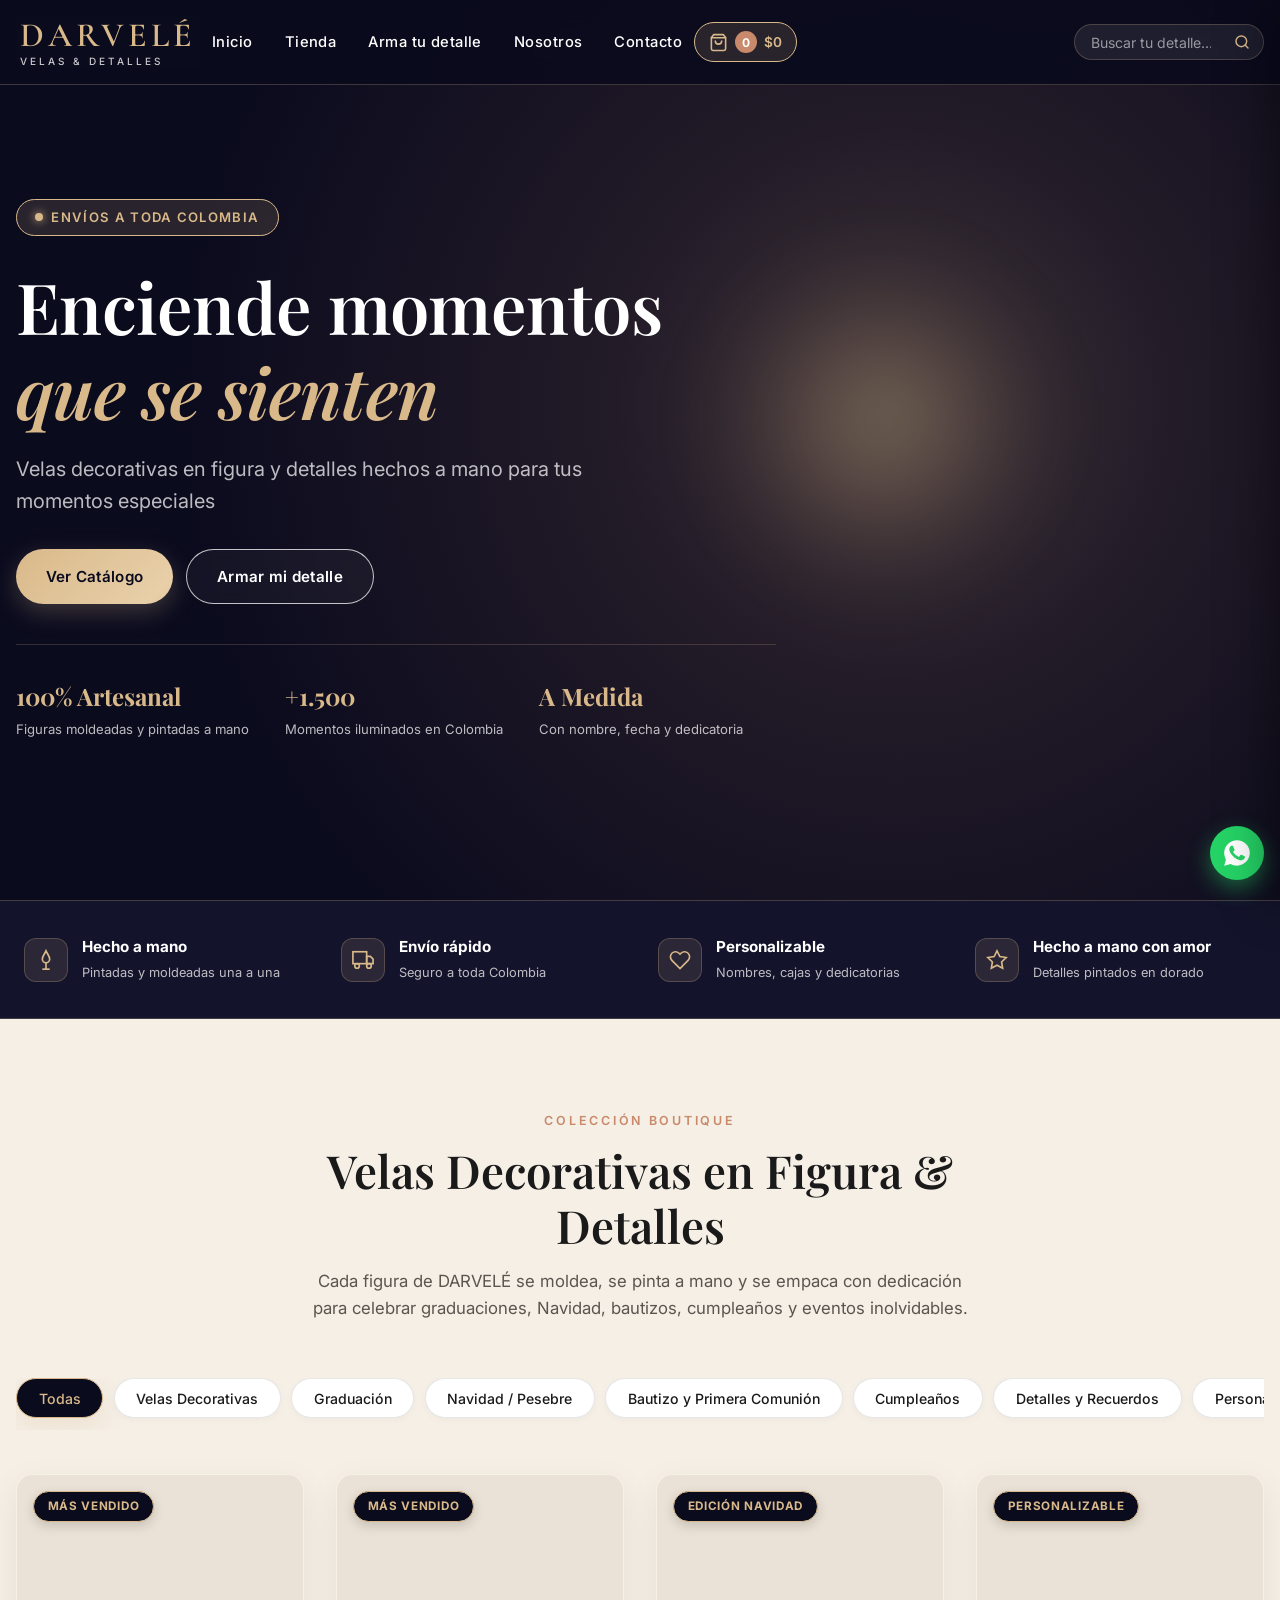
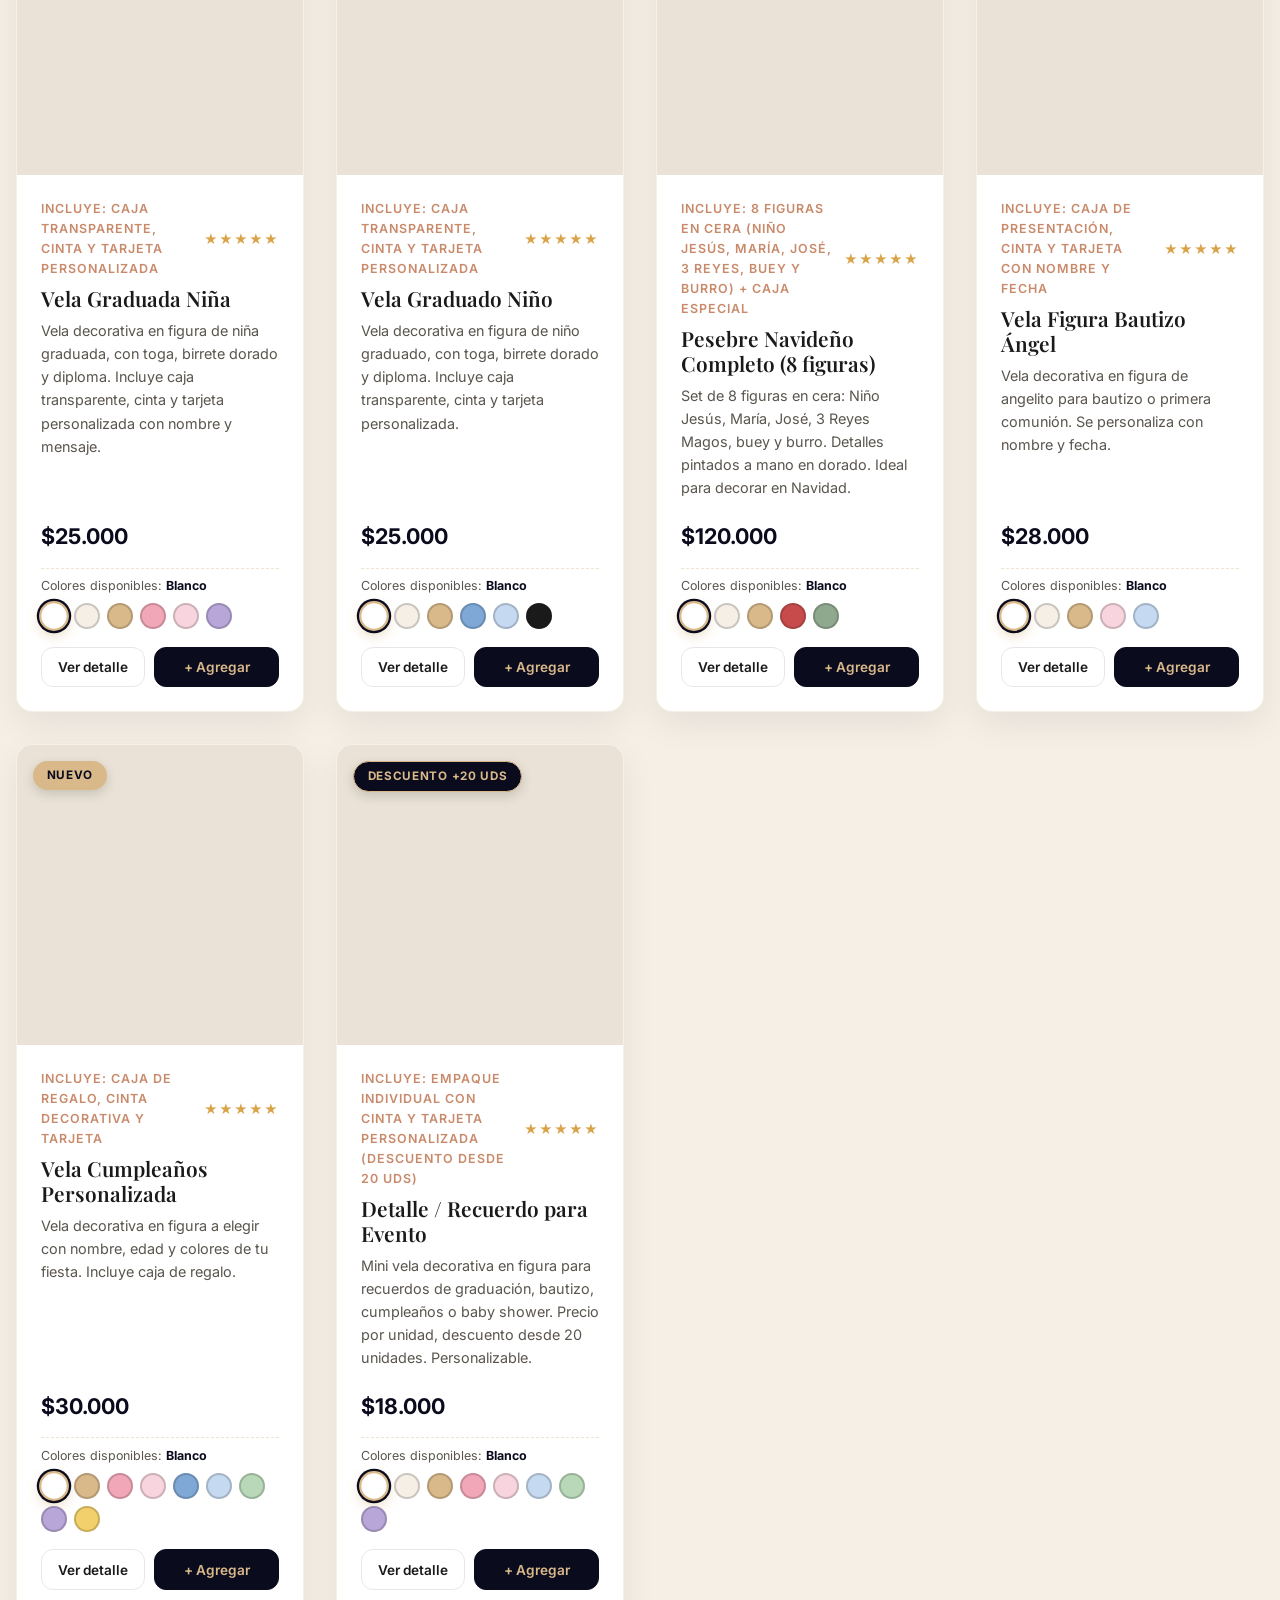
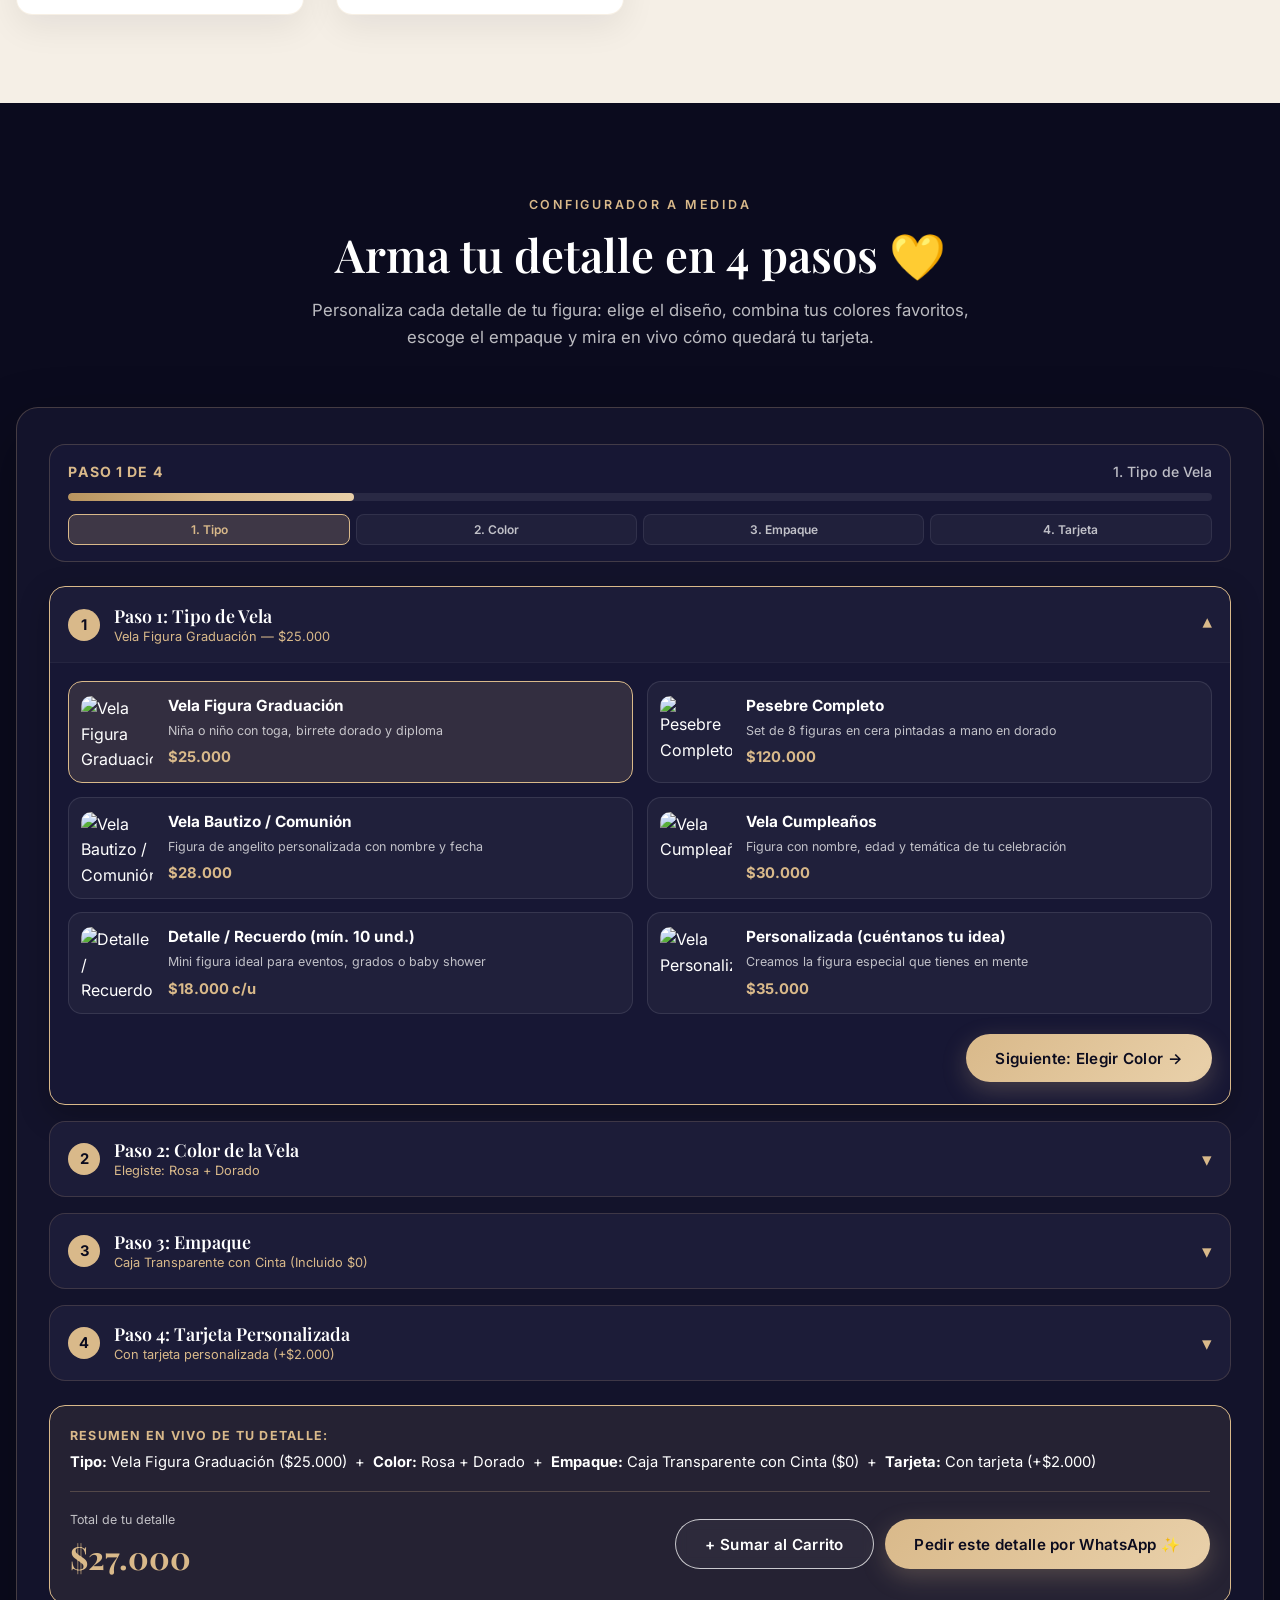
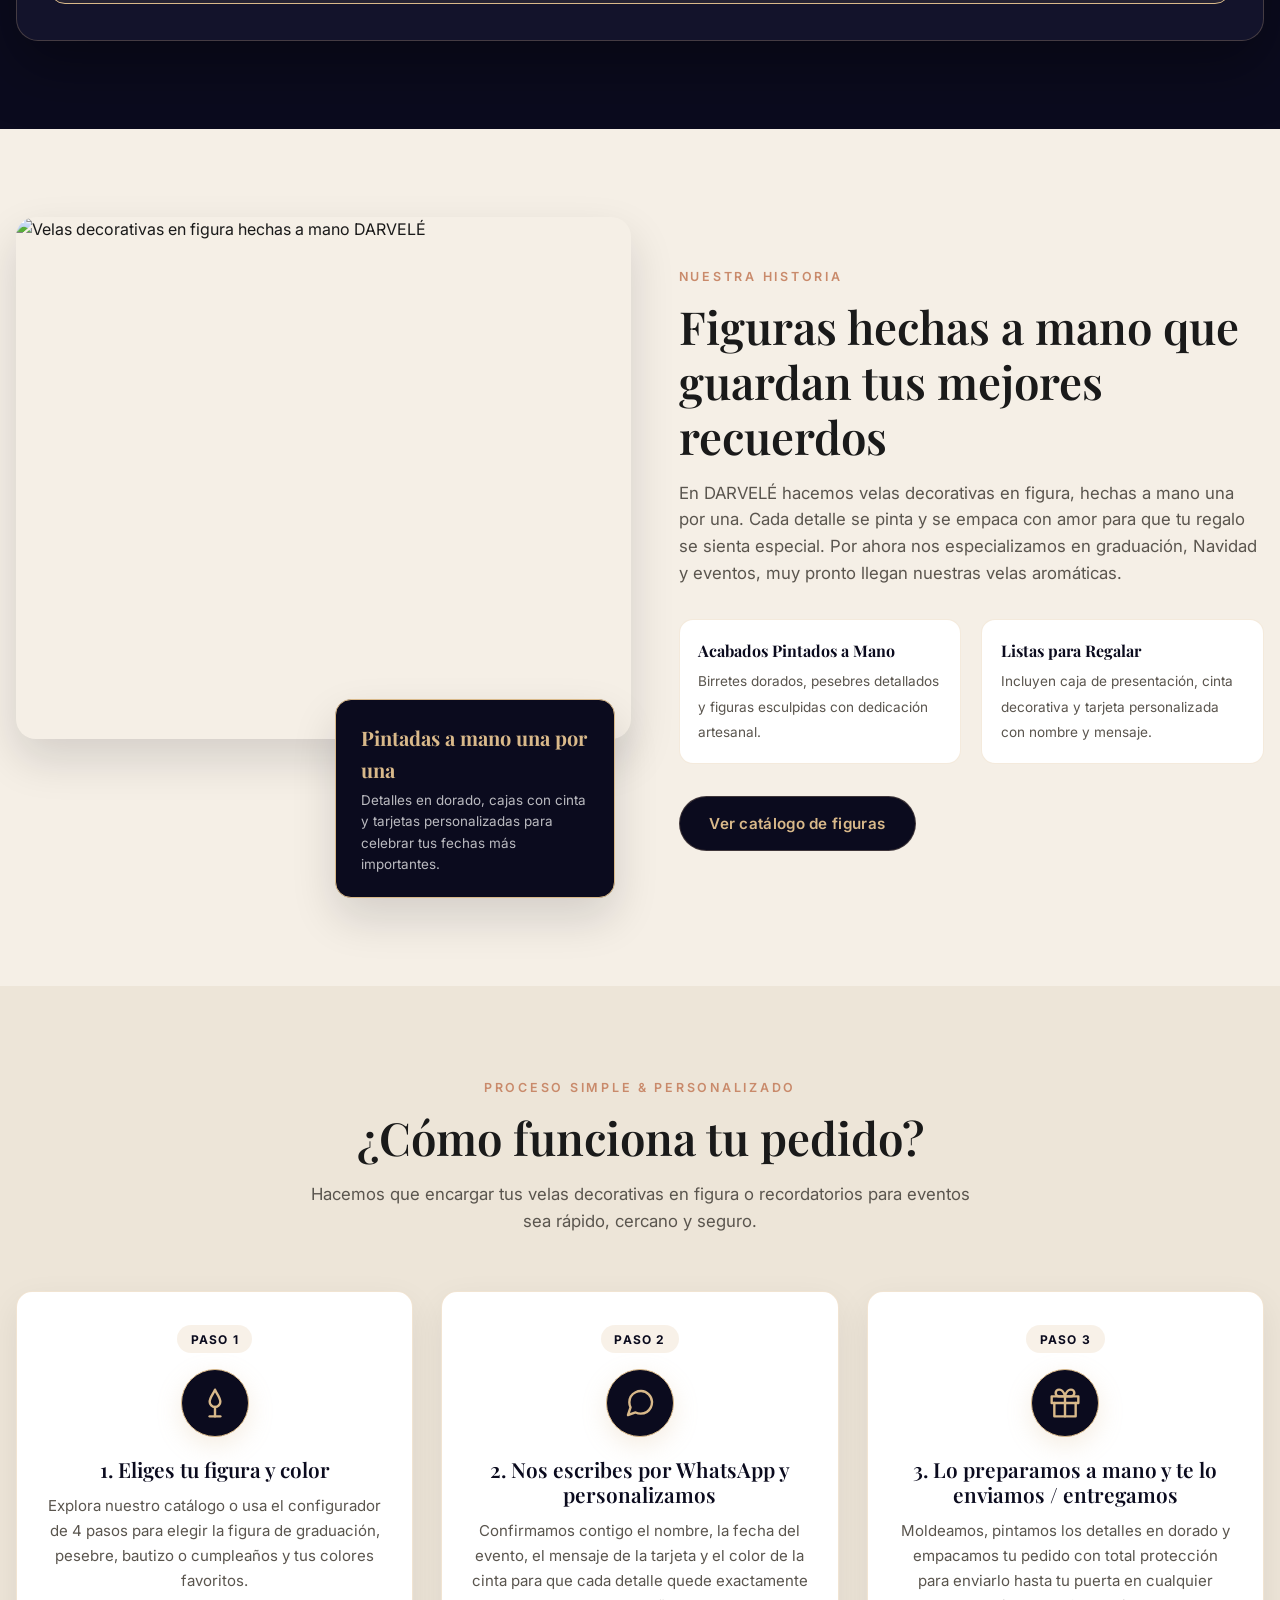
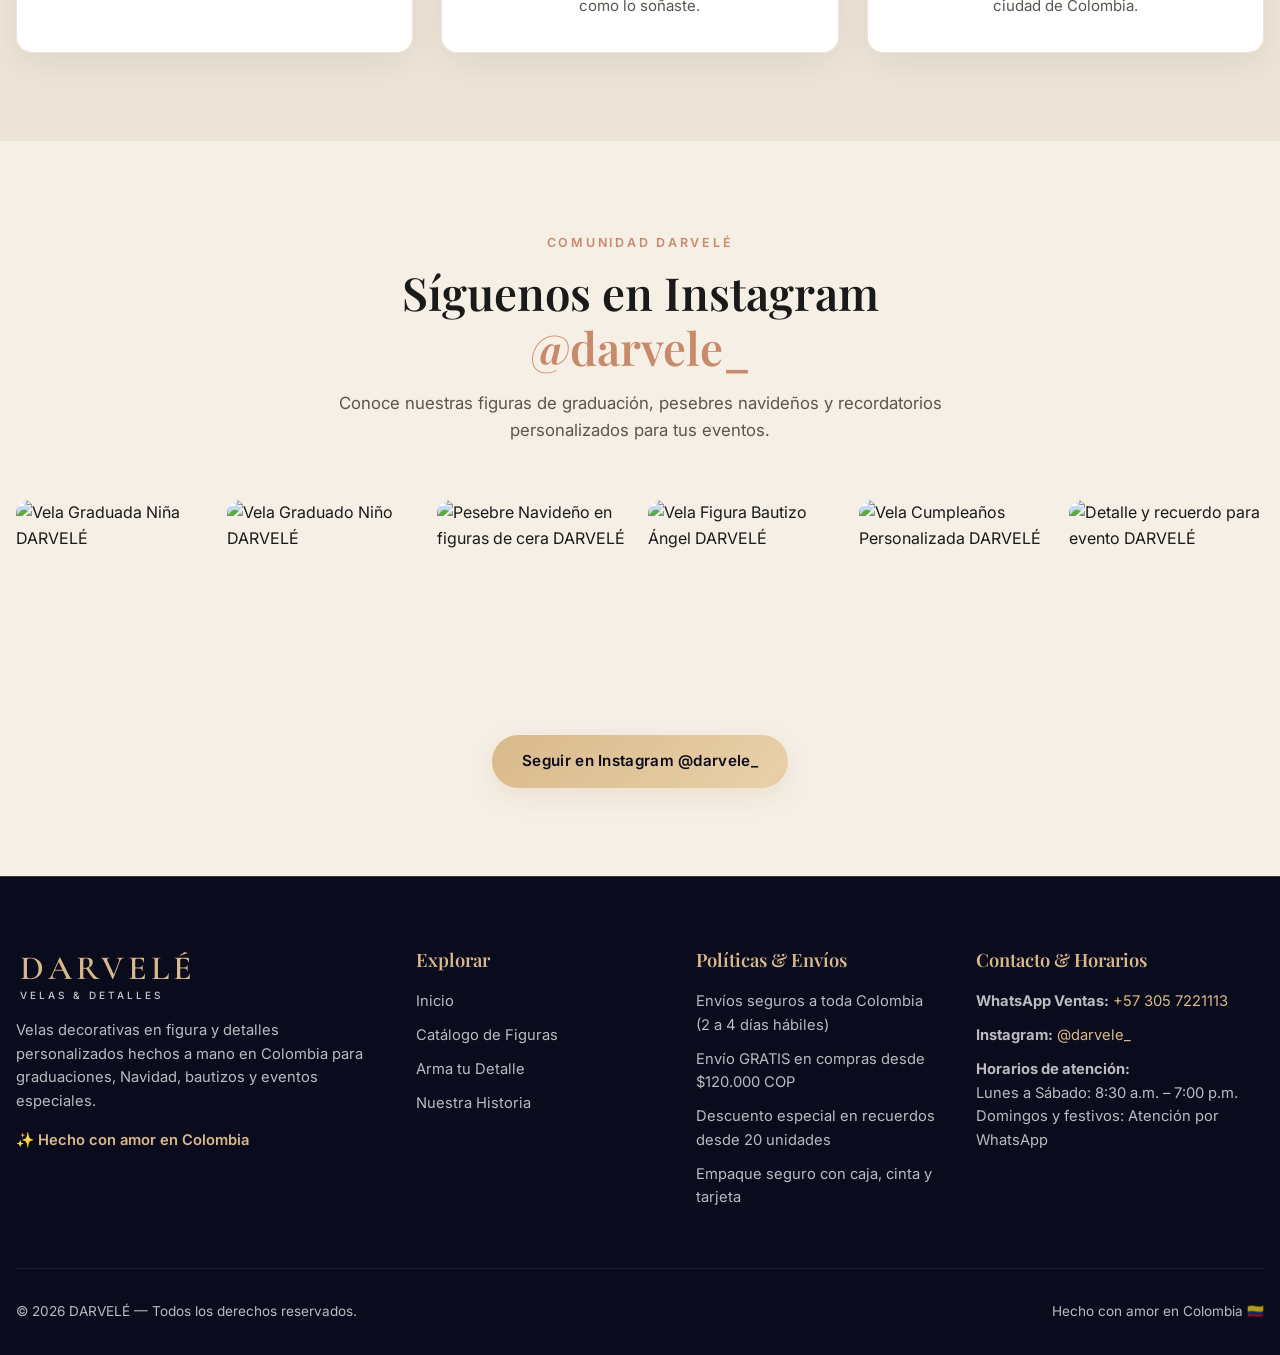
==== commit ee73d04d: "feat: selector de 15 colores, configurador en 4 pasos y seccion como funciona tu pedido" ====
--- a/index.html
+++ b/index.html
@@ -194,118 +194,315 @@
     </section>
 
     <!-- ======================================================================
-         7. SECCIÓN "ARMA TU DETALLE" PASO A PASO
+         7. SECCIÓN "ARMA TU DETALLE EN 4 PASOS 💛"
          ====================================================================== -->
     <section id="arma-tu-detalle" class="section-padding builder-section">
       <div class="container">
         <div class="section-header dark-mode fade-up">
-          <span class="section-tag">Atelier de Regalos</span>
-          <h2 class="section-title">Arma tu detalle único en 3 pasos</h2>
+          <span class="section-tag">Configurador a Medida</span>
+          <h2 class="section-title">Arma tu detalle en 4 pasos 💛</h2>
           <p class="section-subtitle">
-            ¿Quieres sorprender a esa persona favorita con una figura personalizada? Elige tu figura, selecciona el empaque y escribe el mensaje para su tarjeta.
+            Personaliza cada detalle de tu figura: elige el diseño, combina tus colores favoritos, escoge el empaque y mira en vivo cómo quedará tu tarjeta.
           </p>
         </div>
 
-        <form id="custom-builder-form" class="builder-wrapper fade-up">
-          <div class="builder-steps-grid">
-            <!-- PASO 1: Elige tu figura -->
-            <div class="builder-step-card">
-              <div class="step-number-badge"><span>1</span> Paso Uno</div>
-              <h3>Elige tu figura</h3>
-              <div class="builder-options-list">
-                <div class="builder-radio-card selected" data-builder-candle data-name="Vela Graduada Niña (Toga & Birrete Dorado)" data-price="25000">
-                  <div class="builder-option-info">
-                    <strong>Vela Graduada Niña</strong>
-                    <span>Toga, birrete dorado y diploma</span>
-                  </div>
-                  <span class="builder-option-price">$25.000</span>
-                </div>
-
-                <div class="builder-radio-card" data-builder-candle data-name="Vela Graduado Niño (Toga & Birrete Dorado)" data-price="25000">
-                  <div class="builder-option-info">
-                    <strong>Vela Graduado Niño</strong>
-                    <span>Toga, birrete dorado y diploma</span>
-                  </div>
-                  <span class="builder-option-price">$25.000</span>
-                </div>
-
-                <div class="builder-radio-card" data-builder-candle data-name="Vela Figura Bautizo Ángel" data-price="28000">
-                  <div class="builder-option-info">
-                    <strong>Vela Figura Bautizo Ángel</strong>
-                    <span>Angelito para bautizo o comunión</span>
-                  </div>
-                  <span class="builder-option-price">$28.000</span>
-                </div>
-
-                <div class="builder-radio-card" data-builder-candle data-name="Vela Cumpleaños Personalizada" data-price="30000">
-                  <div class="builder-option-info">
-                    <strong>Vela Cumpleaños Personalizada</strong>
-                    <span>Con nombre, edad y colores a elección</span>
-                  </div>
-                  <span class="builder-option-price">$30.000</span>
+        <form id="custom-builder-form" class="builder-wrapper fade-up" novalidate>
+          <!-- Barra de Progreso "Paso X de 4" -->
+          <div class="builder-progress-wrap">
+            <div class="builder-progress-header">
+              <strong id="builder-progress-label">Paso 1 de 4</strong>
+              <span id="builder-progress-step-name">1. Tipo de Vela</span>
+            </div>
+            <div class="builder-progress-track" aria-hidden="true">
+              <div id="builder-progress-fill" class="builder-progress-fill" style="width: 25%;"></div>
+            </div>
+            <div class="builder-step-tabs" role="tablist">
+              <button type="button" class="builder-step-tab active" data-goto-step="1">1. Tipo</button>
+              <button type="button" class="builder-step-tab" data-goto-step="2">2. Color</button>
+              <button type="button" class="builder-step-tab" data-goto-step="3">3. Empaque</button>
+              <button type="button" class="builder-step-tab" data-goto-step="4">4. Tarjeta</button>
+            </div>
+          </div>
+
+          <!-- Acordeón / Grid de 4 Pasos -->
+          <div class="builder-accordion">
+            <!-- PASO 1: Tipo de Vela -->
+            <div class="builder-accordion-item open" data-step-panel="1">
+              <button type="button" class="builder-accordion-header" data-step-toggle="1">
+                <div class="step-header-left">
+                  <span class="step-badge-num">1</span>
+                  <div>
+                    <h3>Paso 1: Tipo de Vela</h3>
+                    <span id="step1-summary-pill" class="step-mini-summary">Vela Figura Graduación — $25.000</span>
+                  </div>
+                </div>
+                <span class="accordion-chevron" aria-hidden="true">▾</span>
+              </button>
+
+              <div class="builder-accordion-body">
+                <div class="builder-type-cards-grid">
+                  <div class="builder-type-card selected" data-builder-type data-name="Vela Figura Graduación" data-short="Vela Graduación" data-price="25000" data-min-qty="1">
+                    <img src="https://images.unsplash.com/photo-1513201099705-a9746e1e201f?auto=format&fit=crop&w=500&q=80" alt="Vela Figura Graduación" loading="lazy">
+                    <div class="builder-type-card-info">
+                      <strong>Vela Figura Graduación</strong>
+                      <span>Niña o niño con toga, birrete dorado y diploma</span>
+                      <div class="builder-type-price">$25.000</div>
+                    </div>
+                  </div>
+
+                  <div class="builder-type-card" data-builder-type data-name="Pesebre Completo" data-short="Pesebre Completo (8 figuras)" data-price="120000" data-min-qty="1">
+                    <img src="https://images.unsplash.com/photo-1512389142860-9c449e58a543?auto=format&fit=crop&w=500&q=80" alt="Pesebre Completo" loading="lazy">
+                    <div class="builder-type-card-info">
+                      <strong>Pesebre Completo</strong>
+                      <span>Set de 8 figuras en cera pintadas a mano en dorado</span>
+                      <div class="builder-type-price">$120.000</div>
+                    </div>
+                  </div>
+
+                  <div class="builder-type-card" data-builder-type data-name="Vela Bautizo / Comunión" data-short="Vela Bautizo / Comunión" data-price="28000" data-min-qty="1">
+                    <img src="https://images.unsplash.com/photo-1615486511484-92e172cc4fe0?auto=format&fit=crop&w=500&q=80" alt="Vela Bautizo / Comunión" loading="lazy">
+                    <div class="builder-type-card-info">
+                      <strong>Vela Bautizo / Comunión</strong>
+                      <span>Figura de angelito personalizada con nombre y fecha</span>
+                      <div class="builder-type-price">$28.000</div>
+                    </div>
+                  </div>
+
+                  <div class="builder-type-card" data-builder-type data-name="Vela Cumpleaños" data-short="Vela Cumpleaños" data-price="30000" data-min-qty="1">
+                    <img src="https://images.unsplash.com/photo-1578985545062-69928b1d9587?auto=format&fit=crop&w=500&q=80" alt="Vela Cumpleaños" loading="lazy">
+                    <div class="builder-type-card-info">
+                      <strong>Vela Cumpleaños</strong>
+                      <span>Figura con nombre, edad y temática de tu celebración</span>
+                      <div class="builder-type-price">$30.000</div>
+                    </div>
+                  </div>
+
+                  <div class="builder-type-card" data-builder-type data-name="Detalle / Recuerdo (mín. 10 und.)" data-short="Detalle / Recuerdo" data-price="18000" data-min-qty="10">
+                    <img src="https://images.unsplash.com/photo-1513885535751-8b9238bd345a?auto=format&fit=crop&w=500&q=80" alt="Detalle / Recuerdo" loading="lazy">
+                    <div class="builder-type-card-info">
+                      <strong>Detalle / Recuerdo (mín. 10 und.)</strong>
+                      <span>Mini figura ideal para eventos, grados o baby shower</span>
+                      <div class="builder-type-price">$18.000 c/u</div>
+                    </div>
+                  </div>
+
+                  <div class="builder-type-card" data-builder-type data-name="Personalizada (cuéntanos tu idea)" data-short="Figura Personalizada" data-price="35000" data-min-qty="1">
+                    <img src="https://images.unsplash.com/photo-1549465220-1a8b9238cd48?auto=format&fit=crop&w=500&q=80" alt="Vela Personalizada" loading="lazy">
+                    <div class="builder-type-card-info">
+                      <strong>Personalizada (cuéntanos tu idea)</strong>
+                      <span>Creamos la figura especial que tienes en mente</span>
+                      <div class="builder-type-price">$35.000</div>
+                    </div>
+                  </div>
+                </div>
+
+                <!-- Selector de cantidad si elige Recuerdos o varias unidades + campo idea si es Personalizada -->
+                <div id="builder-custom-idea-wrap" style="display:none; margin-top:1.1rem;">
+                  <label for="builder-custom-idea" style="display:block; font-size:0.84rem; color:var(--gold); margin-bottom:0.35rem;">Cuéntanos brevemente tu idea de figura:</label>
+                  <input type="text" id="builder-custom-idea" class="builder-dark-input" placeholder="Ej: Osito con corona dorada / Pareja de novios...">
+                </div>
+
+                <div class="builder-step-nav-row">
+                  <button type="button" class="btn btn-gold" data-next-step="2">Siguiente: Elegir Color →</button>
                 </div>
               </div>
             </div>
 
-            <!-- PASO 2: Elige tu caja -->
-            <div class="builder-step-card">
-              <div class="step-number-badge"><span>2</span> Paso Dos</div>
-              <h3>Elige tu empaque de regalo</h3>
-              <div class="builder-options-list">
-                <div class="builder-radio-card selected" data-builder-box data-name="Caja Transparente con Cinta & Tarjeta (Incluida)" data-price="0">
-                  <div class="builder-option-info">
-                    <strong>Caja Transparente &amp; Cinta</strong>
-                    <span>Incluye cinta decorativa y tarjeta personalizada</span>
-                  </div>
-                  <span class="builder-option-price">Incluida</span>
-                </div>
-
-                <div class="builder-radio-card" data-builder-box data-name="Caja Rígida Marfil & Lazo Dorado" data-price="12000">
-                  <div class="builder-option-info">
-                    <strong>Caja Rígida Marfil &amp; Lazo Champaña</strong>
-                    <span>Presentación de colección con tarjeta especial</span>
-                  </div>
-                  <span class="builder-option-price">+$12.000</span>
-                </div>
-
-                <div class="builder-radio-card" data-builder-box data-name="Cofre Especial Azul Noche & Lazo Dorado" data-price="18000">
-                  <div class="builder-option-info">
-                    <strong>Cofre Especial Azul Noche</strong>
-                    <span>Caja de lujo con cinta de satén y decoración</span>
-                  </div>
-                  <span class="builder-option-price">+$18.000</span>
+            <!-- PASO 2: Color de la Vela -->
+            <div class="builder-accordion-item" data-step-panel="2">
+              <button type="button" class="builder-accordion-header" data-step-toggle="2">
+                <div class="step-header-left">
+                  <span class="step-badge-num">2</span>
+                  <div>
+                    <h3>Paso 2: Color de la Vela</h3>
+                    <span id="step2-summary-pill" class="step-mini-summary">Elegiste: Rosa + Dorado</span>
+                  </div>
+                </div>
+                <span class="accordion-chevron" aria-hidden="true">▾</span>
+              </button>
+
+              <div class="builder-accordion-body">
+                <div class="builder-colors-dual-grid">
+                  <div>
+                    <label class="builder-color-block-title">1. Elige el Color Principal *</label>
+                    <div id="builder-primary-colors" class="builder-color-swatches-grid">
+                      <!-- Renderizado por app.js con los 15 colores -->
+                    </div>
+                  </div>
+
+                  <div>
+                    <div style="display:flex; align-items:center; justify-content:space-between; gap:0.5rem; margin-bottom:0.65rem;">
+                      <label class="builder-color-block-title" style="margin-bottom:0;">2. Color Secundario para Detalles (Opcional)</label>
+                      <button type="button" id="builder-clear-secondary-color" class="btn-clear-sec-color">Sin 2do color</button>
+                    </div>
+                    <div id="builder-secondary-colors" class="builder-color-swatches-grid">
+                      <!-- Renderizado por app.js con los 15 colores -->
+                    </div>
+                  </div>
+                </div>
+
+                <div class="builder-chosen-color-banner" id="builder-chosen-color-banner">
+                  Elegiste: <strong>Rosa + Dorado</strong>
+                </div>
+
+                <div class="builder-step-nav-row">
+                  <button type="button" class="btn btn-outline-white" data-prev-step="1">← Anterior</button>
+                  <button type="button" class="btn btn-gold" data-next-step="3">Siguiente: Elegir Empaque →</button>
                 </div>
               </div>
             </div>
 
-            <!-- PASO 3: Escribe tu mensaje -->
-            <div class="builder-step-card">
-              <div class="step-number-badge"><span>3</span> Paso Tres</div>
-              <h3>Escribe tu mensaje</h3>
-              <p style="font-size:0.86rem; color:var(--text-light-muted); margin-bottom:1rem;">
-                Personalizamos la tarjeta con el nombre del homenajeado, fecha del evento y tu dedicatoria.
-              </p>
-
-              <label for="builder-recipient" style="display:block; font-size:0.82rem; color:var(--gold); margin-bottom:0.35rem;">Nombre y fecha a personalizar</label>
-              <input type="text" id="builder-recipient" class="builder-dark-input" placeholder="Ej: Sofía — Grado 2026 / Bautizo Matías...">
-
-              <label for="builder-message" style="display:block; font-size:0.82rem; color:var(--gold); margin-bottom:0.35rem;">Dedicatoria en la tarjeta *</label>
-              <textarea id="builder-message" rows="4" class="builder-dark-input" placeholder="Escribe aquí el mensaje especial para la tarjeta..." required></textarea>
-            </div>
-          </div>
-
-          <div class="builder-summary-bar">
-            <div>
-              <span style="font-size:0.82rem; color:var(--gold); text-transform:uppercase; letter-spacing:0.1em;">Tu combinación seleccionada:</span>
-              <p id="builder-summary-text" style="font-size:1rem; color:var(--text-light);">Vela Graduada Niña (Toga &amp; Birrete Dorado) + Caja Transparente con Cinta &amp; Tarjeta (Incluida)</p>
-            </div>
-
-            <div style="display:flex; align-items:center; gap:1.5rem; flex-wrap:wrap;">
+            <!-- PASO 3: Empaque -->
+            <div class="builder-accordion-item" data-step-panel="3">
+              <button type="button" class="builder-accordion-header" data-step-toggle="3">
+                <div class="step-header-left">
+                  <span class="step-badge-num">3</span>
+                  <div>
+                    <h3>Paso 3: Empaque</h3>
+                    <span id="step3-summary-pill" class="step-mini-summary">Caja Transparente con Cinta (Incluido $0)</span>
+                  </div>
+                </div>
+                <span class="accordion-chevron" aria-hidden="true">▾</span>
+              </button>
+
+              <div class="builder-accordion-body">
+                <div class="builder-options-list">
+                  <div class="builder-radio-card selected" data-builder-box data-name="Caja Transparente con Cinta" data-price="0">
+                    <div class="builder-option-info">
+                      <strong>Caja Transparente con Cinta</strong>
+                      <span>Deje ver toda la figura pintada a mano con lazo decorativo</span>
+                    </div>
+                    <span class="builder-option-price">Incluido $0</span>
+                  </div>
+
+                  <div class="builder-radio-card" data-builder-box data-name="Caja Kraft con Ventana + Cinta" data-price="3000">
+                    <div class="builder-option-info">
+                      <strong>Caja Kraft con Ventana + Cinta</strong>
+                      <span>Estilo artesanal cálido con visor frontal y cinta</span>
+                    </div>
+                    <span class="builder-option-price">+$3.000</span>
+                  </div>
+
+                  <div class="builder-radio-card" data-builder-box data-name="Caja Premium Blanca con Moño Dorado" data-price="5000">
+                    <div class="builder-option-info">
+                      <strong>Caja Premium Blanca con Moño Dorado</strong>
+                      <span>Presentación de lujo con lazo satinado color champaña</span>
+                    </div>
+                    <span class="builder-option-price">+$5.000</span>
+                  </div>
+
+                  <div class="builder-radio-card" data-builder-box data-name="Bolsa de Regalo" data-price="2000">
+                    <div class="builder-option-info">
+                      <strong>Bolsa de Regalo</strong>
+                      <span>Práctica y elegante lista para entregar</span>
+                    </div>
+                    <span class="builder-option-price">+$2.000</span>
+                  </div>
+
+                  <div class="builder-radio-card" data-builder-box data-name="Sin empaque (para recuerdos al por mayor)" data-price="0">
+                    <div class="builder-option-info">
+                      <strong>Sin empaque (para recuerdos al por mayor)</strong>
+                      <span>Ideal si tienes tus propias cajitas de evento</span>
+                    </div>
+                    <span class="builder-option-price">$0</span>
+                  </div>
+                </div>
+
+                <div class="builder-step-nav-row">
+                  <button type="button" class="btn btn-outline-white" data-prev-step="2">← Anterior</button>
+                  <button type="button" class="btn btn-gold" data-next-step="4">Siguiente: Tarjeta Personalizada →</button>
+                </div>
+              </div>
+            </div>
+
+            <!-- PASO 4: Tarjeta Personalizada & Datos de Contacto -->
+            <div class="builder-accordion-item" data-step-panel="4">
+              <button type="button" class="builder-accordion-header" data-step-toggle="4">
+                <div class="step-header-left">
+                  <span class="step-badge-num">4</span>
+                  <div>
+                    <h3>Paso 4: Tarjeta Personalizada</h3>
+                    <span id="step4-summary-pill" class="step-mini-summary">Con tarjeta personalizada (+$2.000)</span>
+                  </div>
+                </div>
+                <span class="accordion-chevron" aria-hidden="true">▾</span>
+              </button>
+
+              <div class="builder-accordion-body">
+                <div class="builder-card-toggle-row">
+                  <button type="button" class="builder-card-choice" data-card-option="no" data-price="0">
+                    Sin tarjeta $0
+                  </button>
+                  <button type="button" class="builder-card-choice active" data-card-option="yes" data-price="2000">
+                    Con tarjeta personalizada +$2.000
+                  </button>
+                </div>
+
+                <div id="builder-card-fields-wrap" class="builder-card-fields-grid">
+                  <div>
+                    <label for="builder-card-recipient" style="display:block; font-size:0.84rem; color:var(--gold); margin-bottom:0.35rem;">Nombre para la tarjeta (Para:)</label>
+                    <input type="text" id="builder-card-recipient" class="builder-dark-input" placeholder="Ej: María" maxlength="50">
+
+                    <div style="display:flex; justify-content:space-between; align-items:center; margin-bottom:0.35rem;">
+                      <label for="builder-card-message" style="font-size:0.84rem; color:var(--gold);">Mensaje para la tarjeta</label>
+                      <span id="builder-card-char-count" style="font-size:0.76rem; color:var(--text-light-muted);">0 / 120</span>
+                    </div>
+                    <textarea id="builder-card-message" rows="3" class="builder-dark-input" placeholder="Ej: Feliz graduación, estamos orgullosos de ti" maxlength="120"></textarea>
+                  </div>
+
+                  <!-- Vista previa en vivo de la tarjeta -->
+                  <div class="live-card-preview-box">
+                    <span class="live-card-preview-tag">Vista previa en vivo de tu tarjeta ✨</span>
+                    <div class="live-card-paper">
+                      <div class="live-card-brand">DARVELÉ</div>
+                      <p id="live-card-preview-text" class="live-card-text">
+                        "Para: María - Feliz graduación, estamos orgullosos de ti"
+                      </p>
+                    </div>
+                  </div>
+                </div>
+
+                <!-- Datos rápidos del cliente para el mensaje de WhatsApp -->
+                <div class="builder-client-quick-row">
+                  <div>
+                    <label for="builder-client-name" style="display:block; font-size:0.84rem; color:var(--gold); margin-bottom:0.35rem;">Tu Nombre *</label>
+                    <input type="text" id="builder-client-name" class="builder-dark-input" placeholder="Ej: Laura Gómez" required>
+                  </div>
+                  <div>
+                    <label for="builder-client-city" style="display:block; font-size:0.84rem; color:var(--gold); margin-bottom:0.35rem;">Tu Ciudad / Municipio *</label>
+                    <input type="text" id="builder-client-city" class="builder-dark-input" placeholder="Ej: Medellín, Bogotá, Cali..." required>
+                  </div>
+                </div>
+
+                <div class="builder-step-nav-row">
+                  <button type="button" class="btn btn-outline-white" data-prev-step="3">← Anterior</button>
+                </div>
+              </div>
+            </div>
+          </div>
+
+          <!-- Resumen en vivo con precio total actualizado -->
+          <div class="builder-live-summary-box">
+            <div class="builder-live-summary-details">
+              <span class="builder-summary-eyebrow">Resumen en vivo de tu detalle:</span>
+              <div id="builder-live-breakdown" class="builder-live-breakdown">
+                Tipo: Vela Figura Graduación ($25.000) + Color: Rosa + Dorado + Empaque: Caja Transparente con Cinta ($0) + Tarjeta: Sí (+$2.000)
+              </div>
+            </div>
+
+            <div class="builder-live-summary-actions">
               <div class="builder-total-price">
-                <span style="font-size:0.78rem; color:var(--text-light-muted);">Valor del detalle</span>
-                <strong id="builder-total-display">$25.000</strong>
+                <span style="font-size:0.78rem; color:var(--text-light-muted);">Total de tu detalle</span>
+                <strong id="builder-total-display">$27.000</strong>
               </div>
-              <button type="submit" class="btn btn-gold">Agregar mi detalle al carrito ✨</button>
+              <div class="builder-final-btns">
+                <button type="button" id="builder-add-cart-btn" class="btn btn-outline-white">
+                  + Sumar al Carrito
+                </button>
+                <button type="submit" id="builder-whatsapp-submit-btn" class="btn btn-gold">
+                  Pedir este detalle por WhatsApp ✨
+                </button>
+              </div>
             </div>
           </div>
         </form>
@@ -351,65 +548,62 @@
     </section>
 
     <!-- ======================================================================
-         9. TESTIMONIOS (Graduación, Pesebre y Bautizo)
+         9. SECCIÓN "¿CÓMO FUNCIONA TU PEDIDO?" (3 PASOS CON ICONOS)
          ====================================================================== -->
-    <section class="section-padding testimonials-section">
+    <section class="section-padding how-it-works-section">
       <div class="container">
         <div class="section-header fade-up">
-          <span class="section-tag">Clientes Felices</span>
-          <h2 class="section-title">Lo que dicen quienes celebran con DARVELÉ</h2>
+          <span class="section-tag">Proceso Simple &amp; Personalizado</span>
+          <h2 class="section-title">¿Cómo funciona tu pedido?</h2>
           <p class="section-subtitle">
-            Graduaciones, Navidades en familia y bautizos llenos de emoción en toda Colombia.
+            Hacemos que encargar tus velas decorativas en figura o recordatorios para eventos sea rápido, cercano y seguro.
           </p>
         </div>
 
-        <div class="testimonials-grid">
-          <article class="testimonial-card fade-up">
-            <div>
-              <div class="testimonial-stars" aria-label="5 estrellas">★★★★★</div>
-              <p class="testimonial-quote">
-                "Pedimos 25 velas de Graduada Niña y Graduado Niño para el grado del colegio de mi hija. Los detalles del birrete dorado, el diploma y la tarjeta con el nombre de cada graduado quedaron espectaculares. ¡Todos los papás quedaron enamorados!"
-              </p>
-            </div>
-            <div class="testimonial-author">
-              <div class="author-avatar">V</div>
-              <div class="author-meta">
-                <strong>Valentina Restrepo</strong>
-                <span>Medellín, Antioquia</span>
-              </div>
-            </div>
+        <div class="how-steps-grid">
+          <article class="how-step-card fade-up">
+            <div class="how-step-num-badge">Paso 1</div>
+            <div class="how-step-icon">
+              <svg width="32" height="32" viewBox="0 0 24 24" fill="none" stroke="currentColor" stroke-width="1.8" stroke-linecap="round" stroke-linejoin="round">
+                <path d="M12 2c1.5 3.5 4 6 4 9a4 4 0 1 1-8 0c0-3 2.5-5.5 4-9z"></path>
+                <path d="M12 15v7"></path>
+                <path d="M8 22h8"></path>
+              </svg>
+            </div>
+            <h3>1. Eliges tu figura y color</h3>
+            <p>
+              Explora nuestro catálogo o usa el configurador de 4 pasos para elegir la figura de graduación, pesebre, bautizo o cumpleaños y tus colores favoritos.
+            </p>
           </article>
 
-          <article class="testimonial-card fade-up">
-            <div>
-              <div class="testimonial-stars" aria-label="5 estrellas">★★★★★</div>
-              <p class="testimonial-quote">
-                "El Pesebre Navideño Completo de 8 figuras fue el centro de todas las miradas en nuestra novena familiar. Los acabados pintados a mano en dorado sobre María, José, el Niño Jesús y los Reyes Magos se ven finísimos."
-              </p>
-            </div>
-            <div class="testimonial-author">
-              <div class="author-avatar">S</div>
-              <div class="author-meta">
-                <strong>Santiago Morales</strong>
-                <span>Bogotá D.C.</span>
-              </div>
-            </div>
+          <article class="how-step-card fade-up">
+            <div class="how-step-num-badge">Paso 2</div>
+            <div class="how-step-icon">
+              <svg width="32" height="32" viewBox="0 0 24 24" fill="none" stroke="currentColor" stroke-width="1.8" stroke-linecap="round" stroke-linejoin="round">
+                <path d="M21 11.5a8.38 8.38 0 0 1-.9 3.8 8.5 8.5 0 0 1-7.6 4.7 8.38 8.38 0 0 1-3.8-.9L3 21l1.9-5.7a8.38 8.38 0 0 1-.9-3.8 8.5 8.5 0 0 1 4.7-7.6 8.38 8.38 0 0 1 3.8-.9h.5a8.48 8.48 0 0 1 8 8v.5z"></path>
+              </svg>
+            </div>
+            <h3>2. Nos escribes por WhatsApp y personalizamos</h3>
+            <p>
+              Confirmamos contigo el nombre, la fecha del evento, el mensaje de la tarjeta y el color de la cinta para que cada detalle quede exactamente como lo soñaste.
+            </p>
           </article>
 
-          <article class="testimonial-card fade-up">
-            <div>
-              <div class="testimonial-stars" aria-label="5 estrellas">★★★★★</div>
-              <p class="testimonial-quote">
-                "Encargué los recuerdos en figura de angelito para el bautizo de mi sobrino con descuento por cantidad. Llegaron súper bien protegidos en sus cajitas individuales con cinta y la fecha impresa en la tarjeta."
-              </p>
-            </div>
-            <div class="testimonial-author">
-              <div class="author-avatar">M</div>
-              <div class="author-meta">
-                <strong>Mariana Cabal</strong>
-                <span>Cali, Valle del Cauca</span>
-              </div>
-            </div>
+          <article class="how-step-card fade-up">
+            <div class="how-step-num-badge">Paso 3</div>
+            <div class="how-step-icon">
+              <svg width="32" height="32" viewBox="0 0 24 24" fill="none" stroke="currentColor" stroke-width="1.8" stroke-linecap="round" stroke-linejoin="round">
+                <path d="M20 12v10H4V12"></path>
+                <path d="M2 7h20v5H2z"></path>
+                <path d="M12 22V7"></path>
+                <path d="M12 7H7.5a2.5 2.5 0 0 1 0-5C11 2 12 7 12 7z"></path>
+                <path d="M12 7h4.5a2.5 2.5 0 0 0 0-5C13 2 12 7 12 7z"></path>
+              </svg>
+            </div>
+            <h3>3. Lo preparamos a mano y te lo enviamos / entregamos</h3>
+            <p>
+              Moldeamos, pintamos los detalles en dorado y empacamos tu pedido con total protección para enviarlo hasta tu puerta en cualquier ciudad de Colombia.
+            </p>
           </article>
         </div>
       </div>
@@ -536,7 +730,14 @@
         <div class="modal-info">
           <span id="modal-category" class="modal-category-label">Velas Decorativas</span>
           <h2 id="modal-title" class="modal-title">Nombre del Producto</h2>
-          <div id="modal-price" style="margin-bottom:1rem;"></div>
+          <div id="modal-price" style="margin-bottom:0.85rem;"></div>
+
+          <!-- Selector de Colores en el Modal de Producto -->
+          <div id="modal-colors-section" class="modal-colors-section" style="display:none;">
+            <span class="product-colors-label">Colores disponibles: <strong id="modal-selected-color-name"></strong></span>
+            <div id="modal-colors-swatches" class="product-color-dots"></div>
+          </div>
+
           <p id="modal-description" style="color:var(--text-dark-muted); font-size:0.95rem;"></p>
 
           <div class="modal-specs-grid">
--- a/css/style.css
+++ b/css/style.css
@@ -831,7 +831,111 @@
   display: flex;
   align-items: baseline;
   gap: 0.65rem;
-  margin-bottom: 1.25rem;
+  margin-bottom: 0.85rem;
+}
+
+/* --- SELECTOR DE COLORES EN TARJETA Y MODAL DE PRODUCTO --- */
+.product-colors-wrap {
+  margin-bottom: 1.1rem;
+  padding-top: 0.45rem;
+  border-top: 1px dashed rgba(217, 185, 138, 0.4);
+}
+
+.product-colors-label {
+  display: block;
+  font-size: 0.78rem;
+  color: var(--text-dark-muted);
+  margin-bottom: 0.45rem;
+}
+
+.product-colors-label strong {
+  color: var(--bg-dark);
+  font-weight: 700;
+}
+
+.product-color-dots {
+  display: flex;
+  flex-wrap: wrap;
+  gap: 7px;
+  align-items: center;
+}
+
+.color-dot-btn {
+  width: 26px;
+  height: 26px;
+  border-radius: 50%;
+  border: 2px solid rgba(26, 26, 26, 0.2);
+  cursor: pointer;
+  position: relative;
+  transition: transform 0.2s ease, box-shadow 0.2s ease, border-color 0.2s ease;
+  flex-shrink: 0;
+}
+
+.color-dot-btn:hover {
+  transform: scale(1.14);
+}
+
+.color-dot-btn.selected {
+  border: 2.5px solid var(--gold);
+  box-shadow: 0 0 0 2px var(--bg-dark), 0 4px 10px rgba(217, 185, 138, 0.55);
+  transform: scale(1.15);
+}
+
+.modal-colors-section {
+  margin-bottom: 1.15rem;
+  padding: 0.85rem 1rem;
+  background: #FAF6F0;
+  border-radius: 12px;
+  border: 1px solid var(--border-gold);
+}
+
+.modal-colors-section .color-dot-btn {
+  width: 30px;
+  height: 30px;
+}
+
+/* --- SELECTOR MÚLTIPLE DE 15 COLORES EN ADMIN --- */
+.admin-colors-picker-grid {
+  display: grid;
+  grid-template-columns: repeat(2, minmax(0, 1fr));
+  gap: 8px;
+}
+
+.admin-color-chip {
+  display: flex;
+  align-items: center;
+  gap: 8px;
+  padding: 8px 10px;
+  border-radius: 10px;
+  border: 1.5px solid var(--border-light);
+  background: var(--bg-light);
+  cursor: pointer;
+  font-size: 0.82rem;
+  font-weight: 500;
+  color: var(--text-dark);
+  transition: var(--transition);
+  user-select: none;
+}
+
+.admin-color-chip input[type="checkbox"] {
+  width: 16px;
+  height: 16px;
+  accent-color: var(--bg-dark);
+  flex-shrink: 0;
+}
+
+.admin-color-chip.checked {
+  border-color: var(--gold-dark);
+  background: rgba(217, 185, 138, 0.2);
+  font-weight: 700;
+}
+
+.admin-color-circle {
+  width: 20px;
+  height: 20px;
+  border-radius: 50%;
+  border: 1.5px solid rgba(26, 26, 26, 0.25);
+  flex-shrink: 0;
 }
 
 .price-current {
@@ -1115,7 +1219,7 @@
   border: none;
 }
 
-/* --- 7. SECCIÓN "ARMA TU DETALLE" --- */
+/* --- 7. SECCIÓN "ARMA TU DETALLE EN 4 PASOS 💛" (ACORDEÓN & CONFIGURADOR) --- */
 .builder-section {
   background: var(--bg-dark);
   color: var(--text-light);
@@ -1127,51 +1231,394 @@
   background: var(--bg-dark-elevated);
   border: 1px solid var(--border-gold);
   border-radius: 22px;
-  padding: 2rem 1.5rem;
+  padding: 1.5rem 1rem;
   box-shadow: 0 25px 60px rgba(0, 0, 0, 0.35);
 }
 
-.builder-steps-grid {
+.builder-progress-wrap {
+  margin-bottom: 1.5rem;
+  background: var(--bg-dark-card);
+  padding: 1rem 1.15rem;
+  border-radius: 16px;
+  border: 1px solid rgba(217, 185, 138, 0.22);
+}
+
+.builder-progress-header {
+  display: flex;
+  align-items: center;
+  justify-content: space-between;
+  margin-bottom: 0.55rem;
+  font-size: 0.88rem;
+}
+
+.builder-progress-header strong {
+  color: var(--gold);
+  text-transform: uppercase;
+  letter-spacing: 0.08em;
+}
+
+.builder-progress-header span {
+  color: var(--text-light-muted);
+  font-weight: 500;
+}
+
+.builder-progress-track {
+  width: 100%;
+  height: 8px;
+  background: rgba(255, 255, 255, 0.08);
+  border-radius: 10px;
+  overflow: hidden;
+  margin-bottom: 0.85rem;
+}
+
+.builder-progress-fill {
+  height: 100%;
+  background: linear-gradient(90deg, var(--gold-dark), var(--gold), var(--gold-light));
+  border-radius: 10px;
+  transition: width 0.35s ease;
+}
+
+.builder-step-tabs {
   display: grid;
-  grid-template-columns: 1fr;
-  gap: 2rem;
-}
-
-.builder-step-card {
+  grid-template-columns: repeat(4, 1fr);
+  gap: 6px;
+}
+
+.builder-step-tab {
+  padding: 0.45rem 0.3rem;
+  border-radius: 8px;
+  font-size: 0.75rem;
+  font-weight: 600;
+  color: var(--text-light-muted);
+  background: rgba(255, 255, 255, 0.04);
+  border: 1px solid rgba(255, 255, 255, 0.08);
+  text-align: center;
+  transition: var(--transition);
+}
+
+.builder-step-tab.active {
+  background: rgba(217, 185, 138, 0.2);
+  color: var(--gold);
+  border-color: var(--gold);
+}
+
+.builder-accordion {
+  display: flex;
+  flex-direction: column;
+  gap: 1rem;
+}
+
+.builder-accordion-item {
   background: var(--bg-dark-card);
-  border: 1px solid rgba(217, 185, 138, 0.18);
-  border-radius: var(--radius-card);
-  padding: 1.6rem;
-}
-
-.step-number-badge {
-  display: inline-flex;
-  align-items: center;
-  gap: 0.5rem;
-  color: var(--gold);
-  font-size: 0.8rem;
-  font-weight: 700;
-  text-transform: uppercase;
-  letter-spacing: 0.12em;
-  margin-bottom: 0.75rem;
-}
-
-.step-number-badge span {
-  width: 28px;
-  height: 28px;
+  border: 1px solid rgba(217, 185, 138, 0.2);
+  border-radius: 16px;
+  overflow: hidden;
+  transition: var(--transition);
+}
+
+.builder-accordion-item.open {
+  border-color: var(--gold);
+  box-shadow: 0 10px 30px rgba(0, 0, 0, 0.25);
+}
+
+.builder-accordion-header {
+  width: 100%;
+  display: flex;
+  align-items: center;
+  justify-content: space-between;
+  padding: 1.1rem 1.15rem;
+  text-align: left;
+  color: var(--text-light);
+  background: rgba(255, 255, 255, 0.02);
+  gap: 0.75rem;
+}
+
+.step-header-left {
+  display: flex;
+  align-items: center;
+  gap: 0.85rem;
+  min-width: 0;
+}
+
+.step-badge-num {
+  width: 32px;
+  height: 32px;
   border-radius: 50%;
   background: var(--gold);
   color: var(--bg-dark);
+  font-weight: 700;
+  font-size: 0.92rem;
   display: inline-flex;
   align-items: center;
   justify-content: center;
+  flex-shrink: 0;
+}
+
+.step-header-left h3 {
+  font-size: 1.12rem;
+  color: var(--text-light);
+  margin-bottom: 0.15rem;
+}
+
+.step-mini-summary {
+  display: block;
+  font-size: 0.8rem;
+  color: var(--gold);
+  white-space: nowrap;
+  overflow: hidden;
+  text-overflow: ellipsis;
+}
+
+.accordion-chevron {
+  color: var(--gold);
+  font-size: 1.2rem;
+  transition: transform 0.3s ease;
+  flex-shrink: 0;
+}
+
+.builder-accordion-item.open .accordion-chevron {
+  transform: rotate(180deg);
+}
+
+.builder-accordion-body {
+  display: none;
+  padding: 0 1.15rem 1.35rem;
+  border-top: 1px solid rgba(255, 255, 255, 0.06);
+  padding-top: 1.15rem;
+}
+
+.builder-accordion-item.open .builder-accordion-body {
+  display: block;
+}
+
+/* Paso 1: Grid de Tipos de Vela con Foto */
+.builder-type-cards-grid {
+  display: grid;
+  grid-template-columns: 1fr;
+  gap: 0.85rem;
+}
+
+.builder-type-card {
+  display: flex;
+  align-items: center;
+  gap: 0.9rem;
+  padding: 0.75rem;
+  border-radius: 14px;
+  background: rgba(255, 255, 255, 0.04);
+  border: 1.5px solid rgba(255, 255, 255, 0.1);
+  cursor: pointer;
+  transition: var(--transition);
+}
+
+.builder-type-card:hover {
+  border-color: rgba(217, 185, 138, 0.55);
+}
+
+.builder-type-card.selected {
+  border-color: var(--gold);
+  background: rgba(217, 185, 138, 0.14);
+}
+
+.builder-type-card img {
+  width: 72px;
+  height: 72px;
+  border-radius: 10px;
+  object-fit: cover;
+  flex-shrink: 0;
+}
+
+.builder-type-card-info {
+  flex: 1;
+  min-width: 0;
+}
+
+.builder-type-card-info strong {
+  display: block;
+  font-size: 0.96rem;
+  color: var(--text-light);
+  margin-bottom: 0.15rem;
+}
+
+.builder-type-card-info span {
+  display: block;
+  font-size: 0.78rem;
+  color: var(--text-light-muted);
+  margin-bottom: 0.35rem;
+}
+
+.builder-type-price {
   font-weight: 700;
-}
-
-.builder-step-card h3 {
-  font-size: 1.35rem;
-  margin-bottom: 1rem;
+  color: var(--gold);
+  font-size: 0.92rem;
+}
+
+/* Paso 2: Selector de 15 Colores con Circulitos */
+.builder-colors-dual-grid {
+  display: grid;
+  grid-template-columns: 1fr;
+  gap: 1.5rem;
+}
+
+.builder-color-block-title {
+  display: block;
+  font-size: 0.88rem;
+  font-weight: 600;
+  color: var(--gold);
+  margin-bottom: 0.65rem;
+}
+
+.builder-color-swatches-grid {
+  display: grid;
+  grid-template-columns: repeat(3, minmax(0, 1fr));
+  gap: 8px;
+}
+
+.builder-swatch-btn {
+  display: flex;
+  align-items: center;
+  gap: 7px;
+  padding: 7px 9px;
+  border-radius: 10px;
+  background: rgba(255, 255, 255, 0.04);
+  border: 1.5px solid rgba(255, 255, 255, 0.12);
   color: var(--text-light);
+  font-size: 0.78rem;
+  text-align: left;
+  transition: var(--transition);
+}
+
+.builder-swatch-btn:hover {
+  border-color: rgba(217, 185, 138, 0.5);
+}
+
+.builder-swatch-btn.selected {
+  border-color: var(--gold);
+  background: rgba(217, 185, 138, 0.18);
+  box-shadow: 0 0 0 1px var(--gold);
+  font-weight: 700;
+}
+
+.builder-swatch-circle {
+  width: 20px;
+  height: 20px;
+  border-radius: 50%;
+  border: 1.5px solid rgba(255, 255, 255, 0.35);
+  flex-shrink: 0;
+}
+
+.btn-clear-sec-color {
+  font-size: 0.75rem;
+  color: var(--gold);
+  border: 1px solid var(--border-gold);
+  padding: 0.25rem 0.6rem;
+  border-radius: 20px;
+}
+
+.builder-chosen-color-banner {
+  margin-top: 1.2rem;
+  padding: 0.75rem 1rem;
+  border-radius: 12px;
+  background: rgba(217, 185, 138, 0.12);
+  border: 1px solid var(--gold);
+  color: var(--text-light);
+  font-size: 0.92rem;
+  text-align: center;
+}
+
+.builder-chosen-color-banner strong {
+  color: var(--gold);
+}
+
+/* Paso 4: Tarjeta Personalizada & Vista Previa en Vivo */
+.builder-card-toggle-row {
+  display: grid;
+  grid-template-columns: 1fr;
+  gap: 0.75rem;
+  margin-bottom: 1.25rem;
+}
+
+.builder-card-choice {
+  padding: 0.85rem 1rem;
+  border-radius: 12px;
+  background: rgba(255, 255, 255, 0.04);
+  border: 1.5px solid rgba(255, 255, 255, 0.12);
+  color: var(--text-light);
+  font-weight: 600;
+  font-size: 0.92rem;
+  transition: var(--transition);
+}
+
+.builder-card-choice.active {
+  border-color: var(--gold);
+  background: rgba(217, 185, 138, 0.16);
+  color: var(--gold);
+}
+
+.builder-card-fields-grid {
+  display: grid;
+  grid-template-columns: 1fr;
+  gap: 1.25rem;
+  margin-bottom: 1.25rem;
+}
+
+.live-card-preview-box {
+  display: flex;
+  flex-direction: column;
+  justify-content: center;
+}
+
+.live-card-preview-tag {
+  font-size: 0.76rem;
+  text-transform: uppercase;
+  letter-spacing: 0.08em;
+  color: var(--gold);
+  margin-bottom: 0.45rem;
+}
+
+.live-card-paper {
+  background: var(--bg-light);
+  color: var(--text-dark);
+  border: 2px solid var(--gold);
+  border-radius: 14px;
+  padding: 1.35rem 1.2rem;
+  box-shadow: 0 12px 28px rgba(0, 0, 0, 0.3);
+  text-align: center;
+  position: relative;
+}
+
+.live-card-brand {
+  font-family: 'Cormorant Garamond', var(--font-serif);
+  font-size: 0.85rem;
+  letter-spacing: 3px;
+  color: var(--gold-dark);
+  font-weight: 700;
+  margin-bottom: 0.5rem;
+}
+
+.live-card-text {
+  font-family: var(--font-serif);
+  font-style: italic;
+  font-size: 1rem;
+  color: var(--text-dark);
+  line-height: 1.5;
+  word-break: break-word;
+}
+
+.builder-client-quick-row {
+  display: grid;
+  grid-template-columns: 1fr;
+  gap: 0.75rem;
+  padding-top: 0.85rem;
+  border-top: 1px solid rgba(255, 255, 255, 0.08);
+}
+
+.builder-step-nav-row {
+  display: flex;
+  align-items: center;
+  justify-content: flex-end;
+  gap: 0.75rem;
+  margin-top: 1.25rem;
+  flex-wrap: wrap;
 }
 
 .builder-options-list {
@@ -1190,14 +1637,11 @@
   border: 1.5px solid rgba(255, 255, 255, 0.1);
   cursor: pointer;
   transition: var(--transition);
+  gap: 0.75rem;
 }
 
 .builder-radio-card:hover {
   border-color: rgba(217, 185, 138, 0.5);
-}
-
-.builder-radio-card input {
-  display: none;
 }
 
 .builder-radio-card.selected {
@@ -1220,6 +1664,7 @@
   font-weight: 700;
   color: var(--gold);
   font-size: 0.92rem;
+  white-space: nowrap;
 }
 
 .builder-dark-input {
@@ -1229,7 +1674,8 @@
   background: rgba(255, 255, 255, 0.06);
   border: 1px solid rgba(217, 185, 138, 0.3);
   color: var(--text-light);
-  margin-bottom: 1rem;
+  margin-bottom: 0.85rem;
+  font-size: 16px;
 }
 
 .builder-dark-input::placeholder {
@@ -1240,15 +1686,50 @@
   border-color: var(--gold);
 }
 
-.builder-summary-bar {
-  margin-top: 2rem;
-  padding-top: 1.75rem;
-  border-top: 1px solid var(--border-gold);
-  display: flex;
-  flex-wrap: wrap;
-  align-items: center;
-  justify-content: space-between;
-  gap: 1.25rem;
+.builder-live-summary-box {
+  margin-top: 1.5rem;
+  padding: 1.25rem;
+  border-radius: 16px;
+  background: rgba(217, 185, 138, 0.09);
+  border: 1.5px solid var(--gold);
+  display: flex;
+  flex-direction: column;
+  gap: 1.15rem;
+}
+
+.builder-summary-eyebrow {
+  display: block;
+  font-size: 0.78rem;
+  color: var(--gold);
+  text-transform: uppercase;
+  letter-spacing: 0.1em;
+  font-weight: 700;
+  margin-bottom: 0.3rem;
+}
+
+.builder-live-breakdown {
+  font-size: 0.92rem;
+  color: var(--text-light);
+  line-height: 1.5;
+}
+
+.builder-live-summary-actions {
+  display: flex;
+  flex-direction: column;
+  gap: 1rem;
+  padding-top: 0.85rem;
+  border-top: 1px solid rgba(217, 185, 138, 0.25);
+}
+
+.builder-final-btns {
+  display: flex;
+  flex-direction: column;
+  gap: 0.65rem;
+  width: 100%;
+}
+
+.builder-final-btns .btn {
+  width: 100%;
 }
 
 .builder-total-price strong {
@@ -1332,74 +1813,71 @@
   color: var(--text-dark-muted);
 }
 
-/* --- 9. TESTIMONIOS --- */
-.testimonials-section {
+/* --- 9. SECCIÓN "¿CÓMO FUNCIONA TU PEDIDO?" --- */
+.how-it-works-section {
   background: var(--bg-light-alt);
 }
 
-.testimonials-grid {
+.how-steps-grid {
   display: grid;
   grid-template-columns: 1fr;
   gap: 1.75rem;
 }
 
-.testimonial-card {
+.how-step-card {
   background: var(--bg-light-card);
-  padding: 2rem;
+  padding: 2.1rem 1.75rem;
   border-radius: var(--radius-card);
   box-shadow: var(--shadow-soft);
-  border: 1px solid rgba(217, 185, 138, 0.3);
-  display: flex;
-  flex-direction: column;
-  justify-content: space-between;
-}
-
-.testimonial-stars {
-  color: #D9A34A;
-  font-size: 1.05rem;
+  border: 1px solid rgba(217, 185, 138, 0.38);
+  text-align: center;
+  position: relative;
+  transition: var(--transition);
+}
+
+.how-step-card:hover {
+  transform: translateY(-5px);
+  box-shadow: var(--shadow-hover);
+  border-color: var(--gold);
+}
+
+.how-step-num-badge {
+  display: inline-block;
+  padding: 0.28rem 0.85rem;
+  border-radius: var(--radius-pill);
+  background: rgba(217, 185, 138, 0.2);
+  color: var(--bg-dark);
+  font-size: 0.75rem;
+  font-weight: 700;
+  text-transform: uppercase;
+  letter-spacing: 0.1em;
   margin-bottom: 1rem;
-  letter-spacing: 2px;
-}
-
-.testimonial-quote {
-  font-family: var(--font-serif);
-  font-style: italic;
-  font-size: 1.08rem;
-  color: var(--text-dark);
-  margin-bottom: 1.5rem;
-  line-height: 1.7;
-}
-
-.testimonial-author {
-  display: flex;
-  align-items: center;
-  gap: 0.85rem;
-  border-top: 1px solid var(--border-light);
-  padding-top: 1rem;
-}
-
-.author-avatar {
-  width: 44px;
-  height: 44px;
+}
+
+.how-step-icon {
+  width: 68px;
+  height: 68px;
   border-radius: 50%;
   background: var(--bg-dark);
   color: var(--gold);
+  border: 1.5px solid var(--gold);
   display: flex;
   align-items: center;
   justify-content: center;
-  font-family: var(--font-serif);
-  font-weight: 700;
-}
-
-.author-meta strong {
-  display: block;
-  font-size: 0.95rem;
-}
-
-.author-meta span {
-  font-size: 0.8rem;
-  color: var(--terracotta);
-  font-weight: 600;
+  margin: 0 auto 1.25rem;
+  box-shadow: var(--shadow-gold);
+}
+
+.how-step-card h3 {
+  font-size: 1.3rem;
+  color: var(--bg-dark);
+  margin-bottom: 0.75rem;
+}
+
+.how-step-card p {
+  font-size: 0.94rem;
+  color: var(--text-dark-muted);
+  line-height: 1.65;
 }
 
 /* --- 10. SECCIÓN INSTAGRAM --- */
@@ -2391,8 +2869,42 @@
   .about-grid {
     grid-template-columns: 1.05fr 1fr;
   }
-  .testimonials-grid {
+  .how-steps-grid {
     grid-template-columns: repeat(3, 1fr);
+  }
+  .builder-wrapper {
+    padding: 2.25rem 2rem;
+  }
+  .builder-type-cards-grid {
+    grid-template-columns: repeat(2, 1fr);
+  }
+  .builder-colors-dual-grid {
+    grid-template-columns: 1fr 1fr;
+  }
+  .builder-card-toggle-row {
+    grid-template-columns: 1fr 1fr;
+  }
+  .builder-card-fields-grid {
+    grid-template-columns: 1.1fr 0.9fr;
+    align-items: center;
+  }
+  .builder-client-quick-row {
+    grid-template-columns: 1fr 1fr;
+  }
+  .builder-live-summary-actions {
+    flex-direction: row;
+    align-items: center;
+    justify-content: space-between;
+  }
+  .builder-final-btns {
+    flex-direction: row;
+    width: auto;
+  }
+  .builder-final-btns .btn {
+    width: auto;
+  }
+  .admin-colors-picker-grid {
+    grid-template-columns: repeat(3, minmax(0, 1fr));
   }
   .ig-grid {
     grid-template-columns: repeat(6, 1fr);
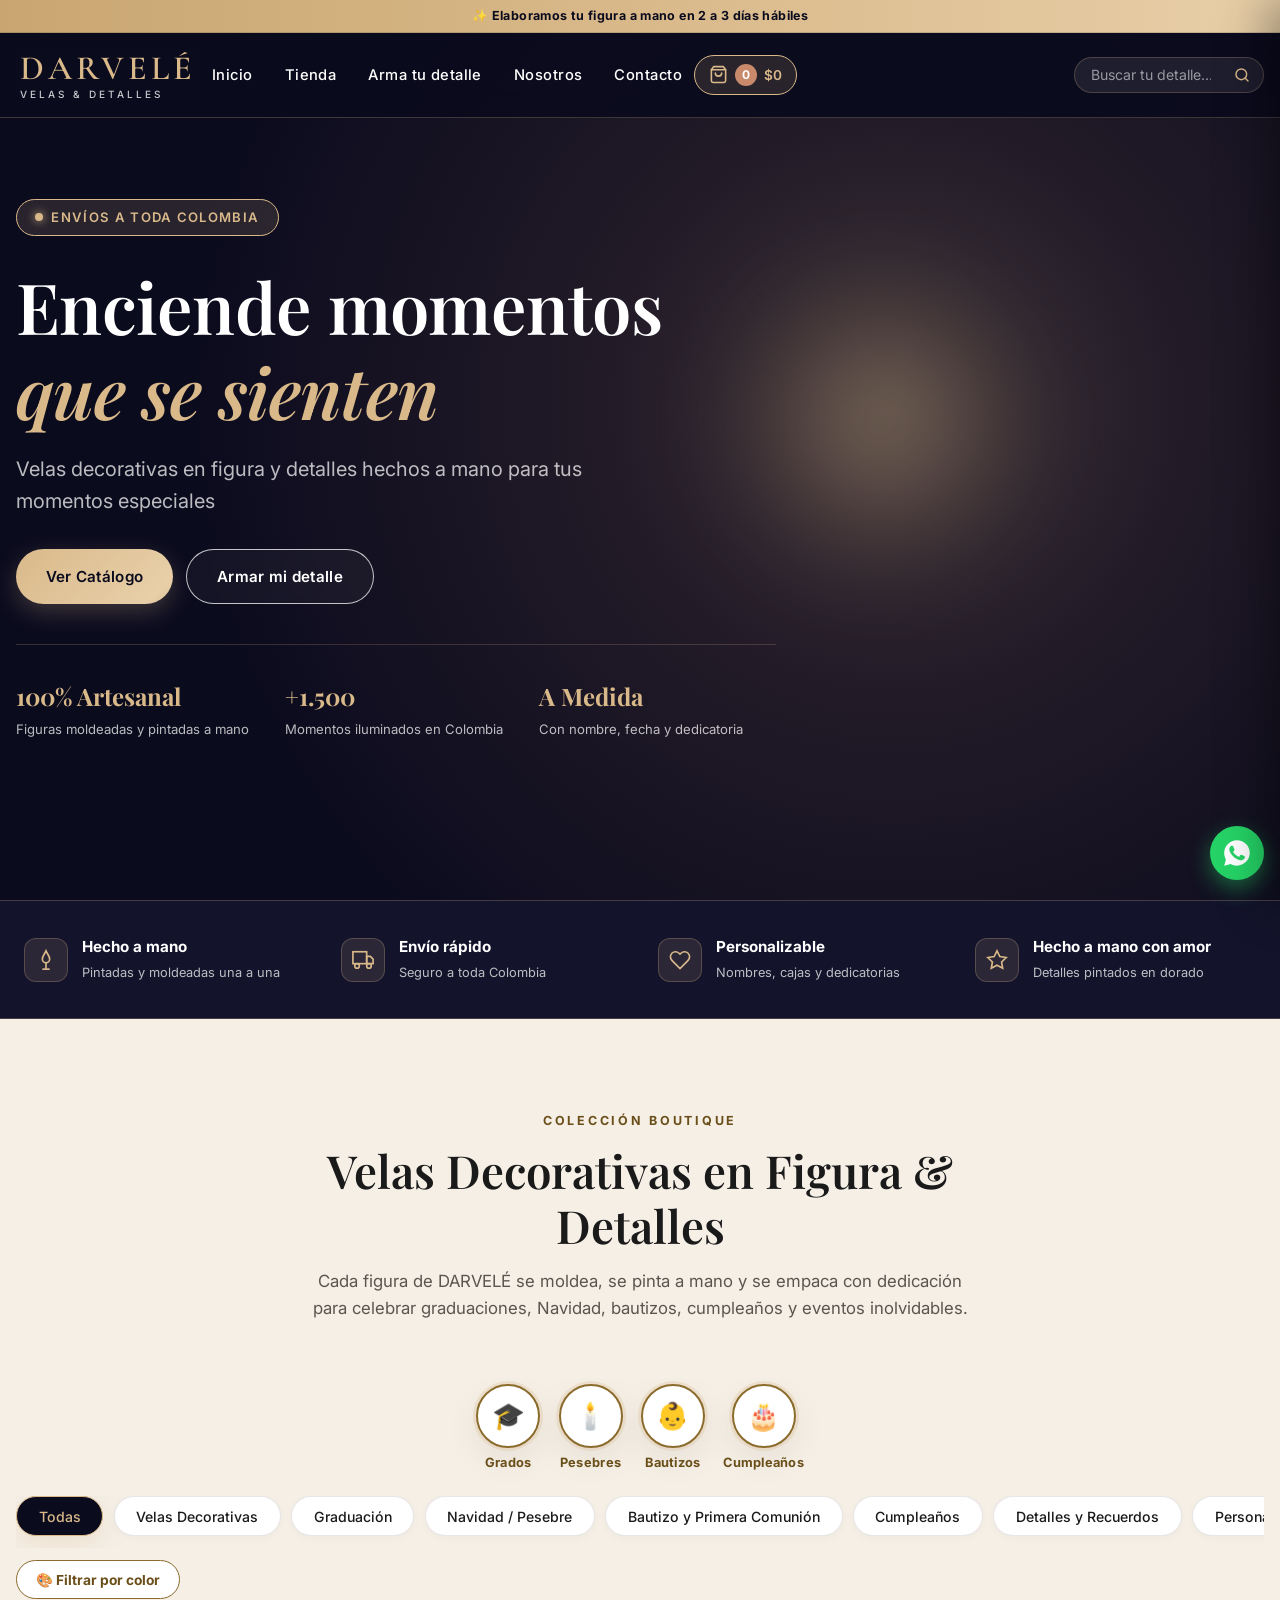
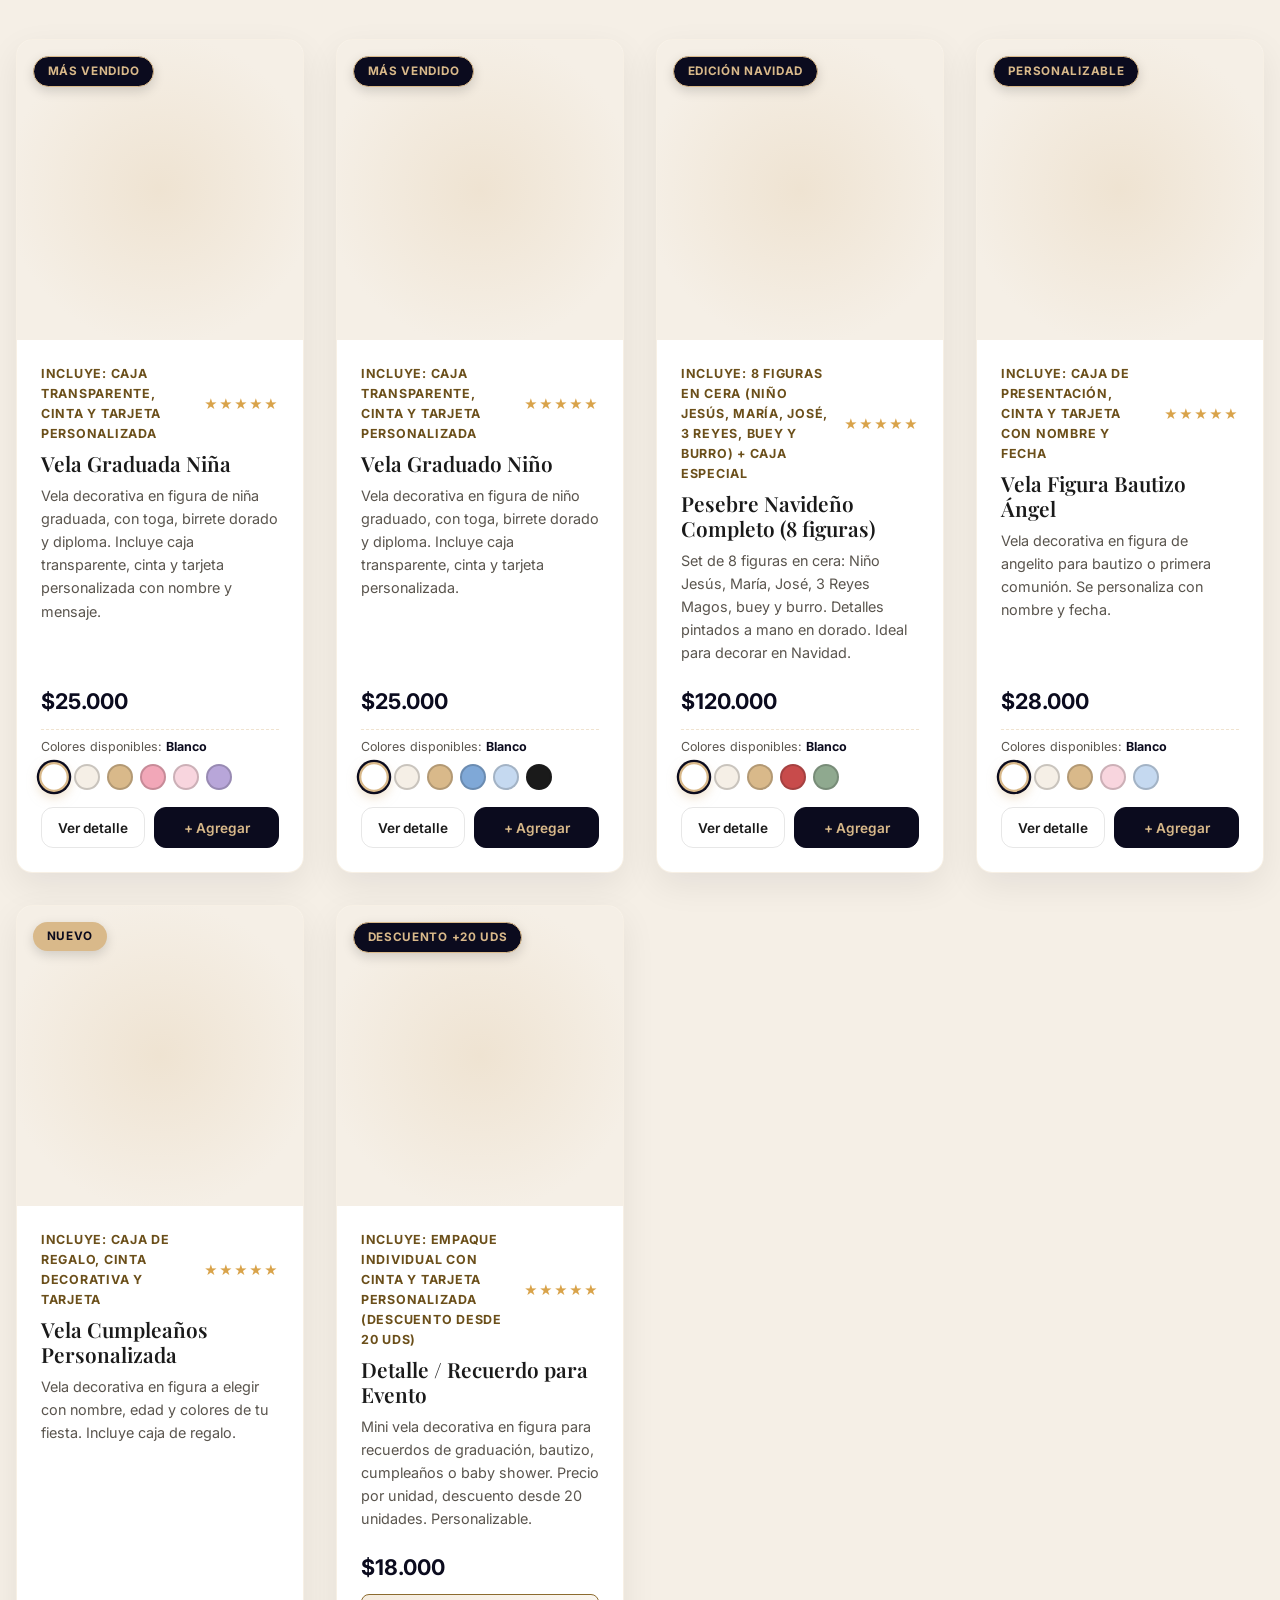
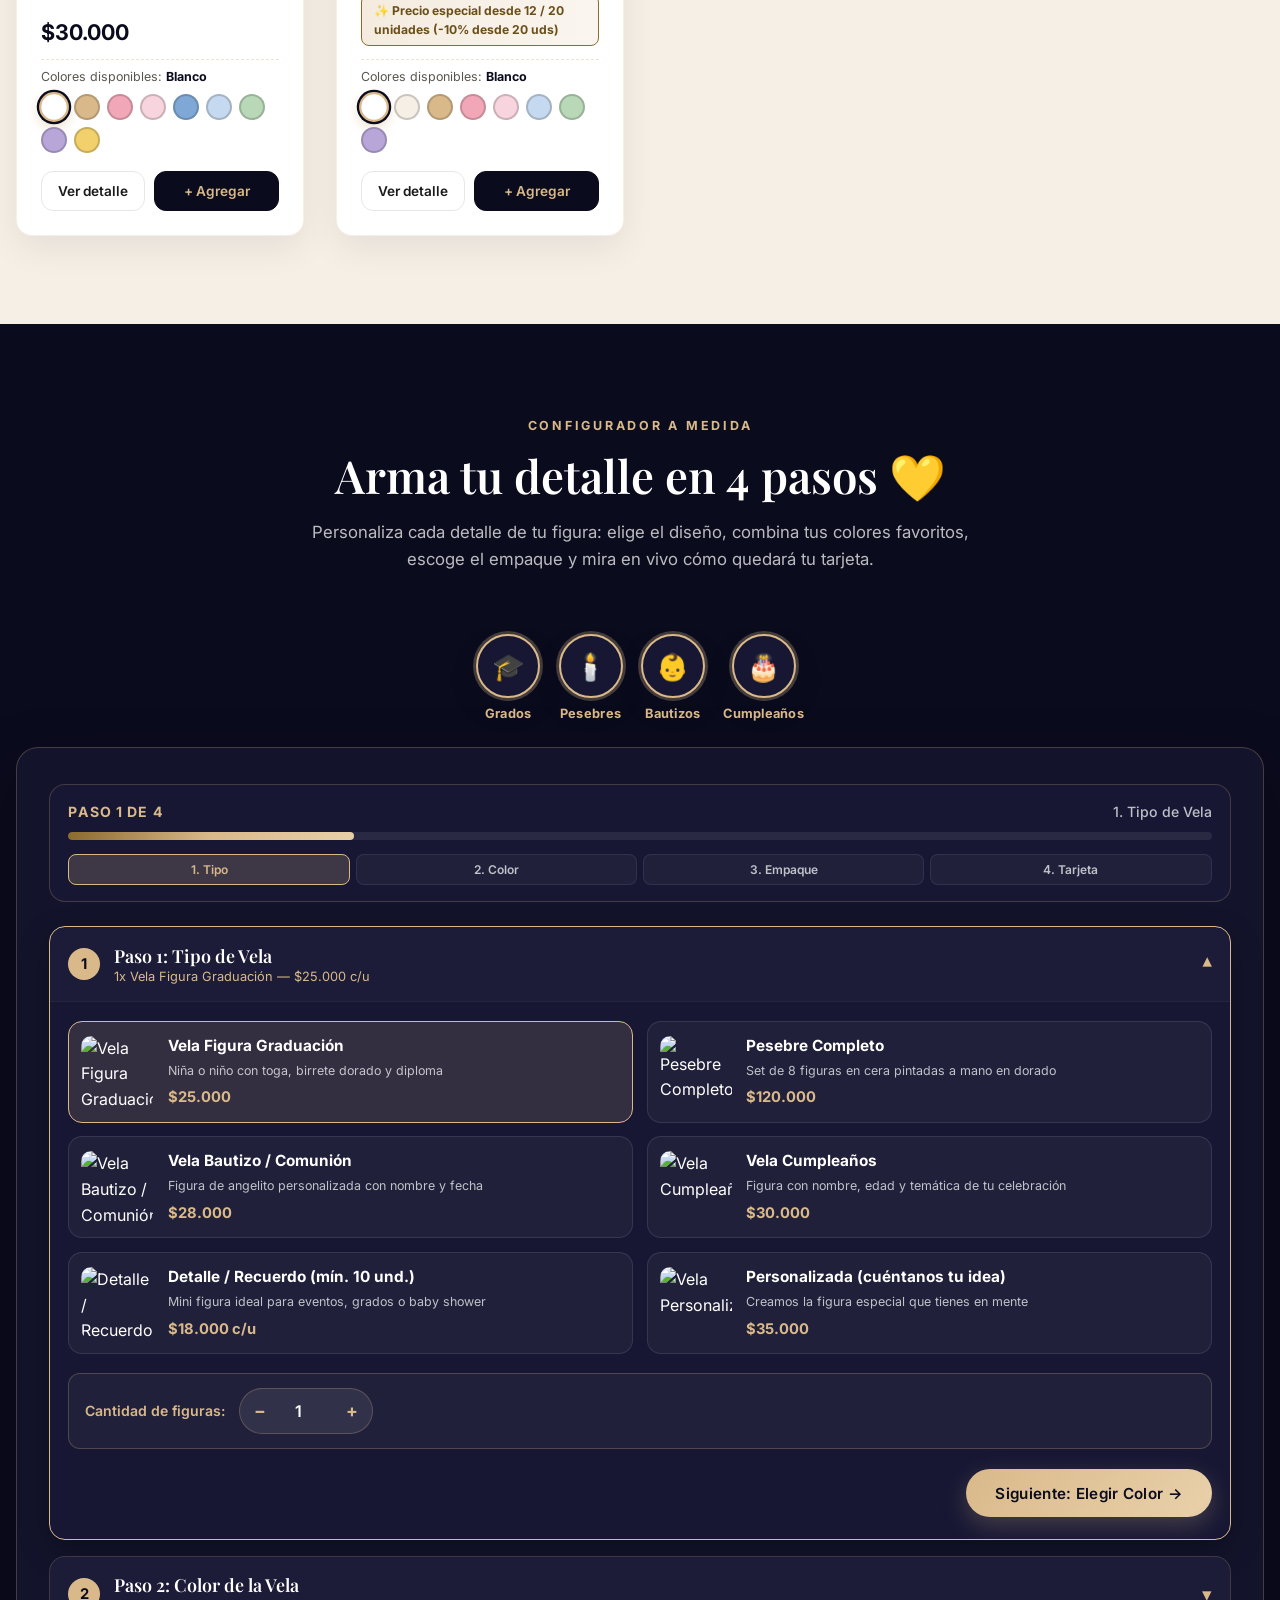
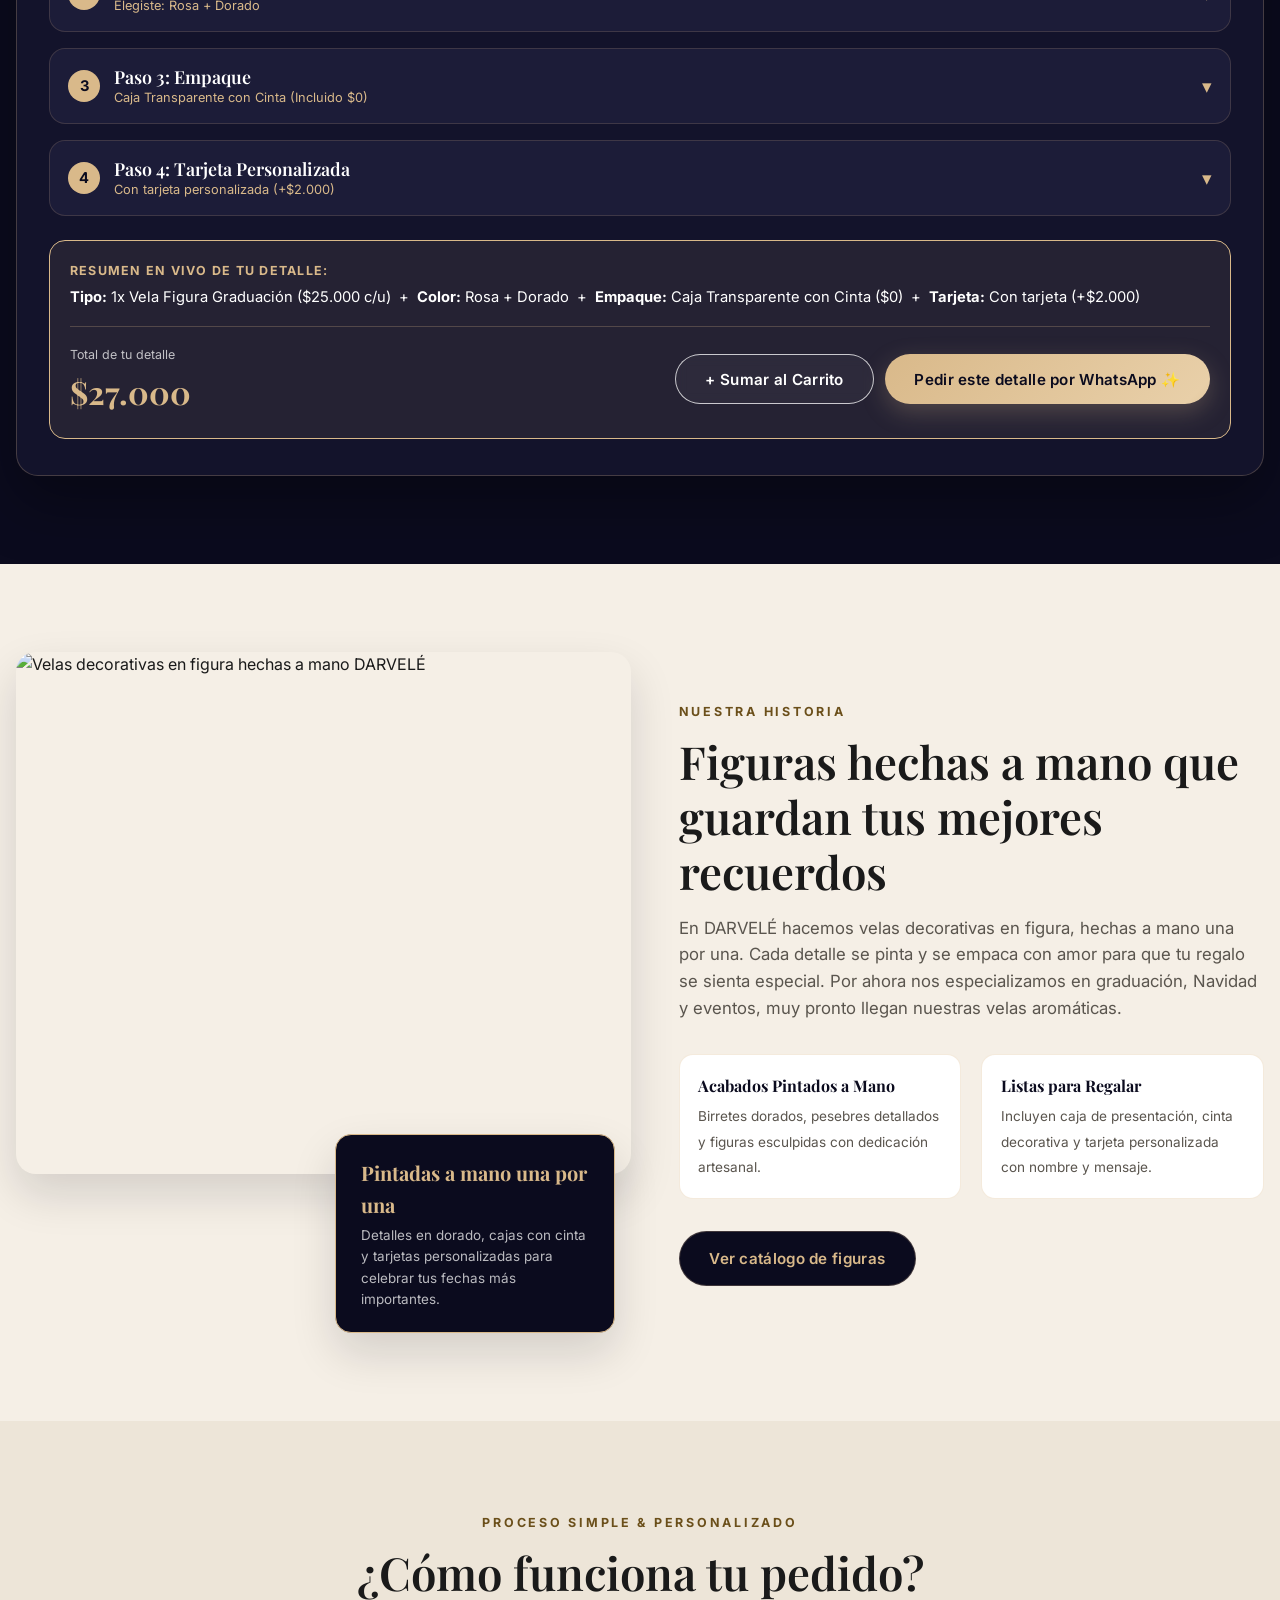
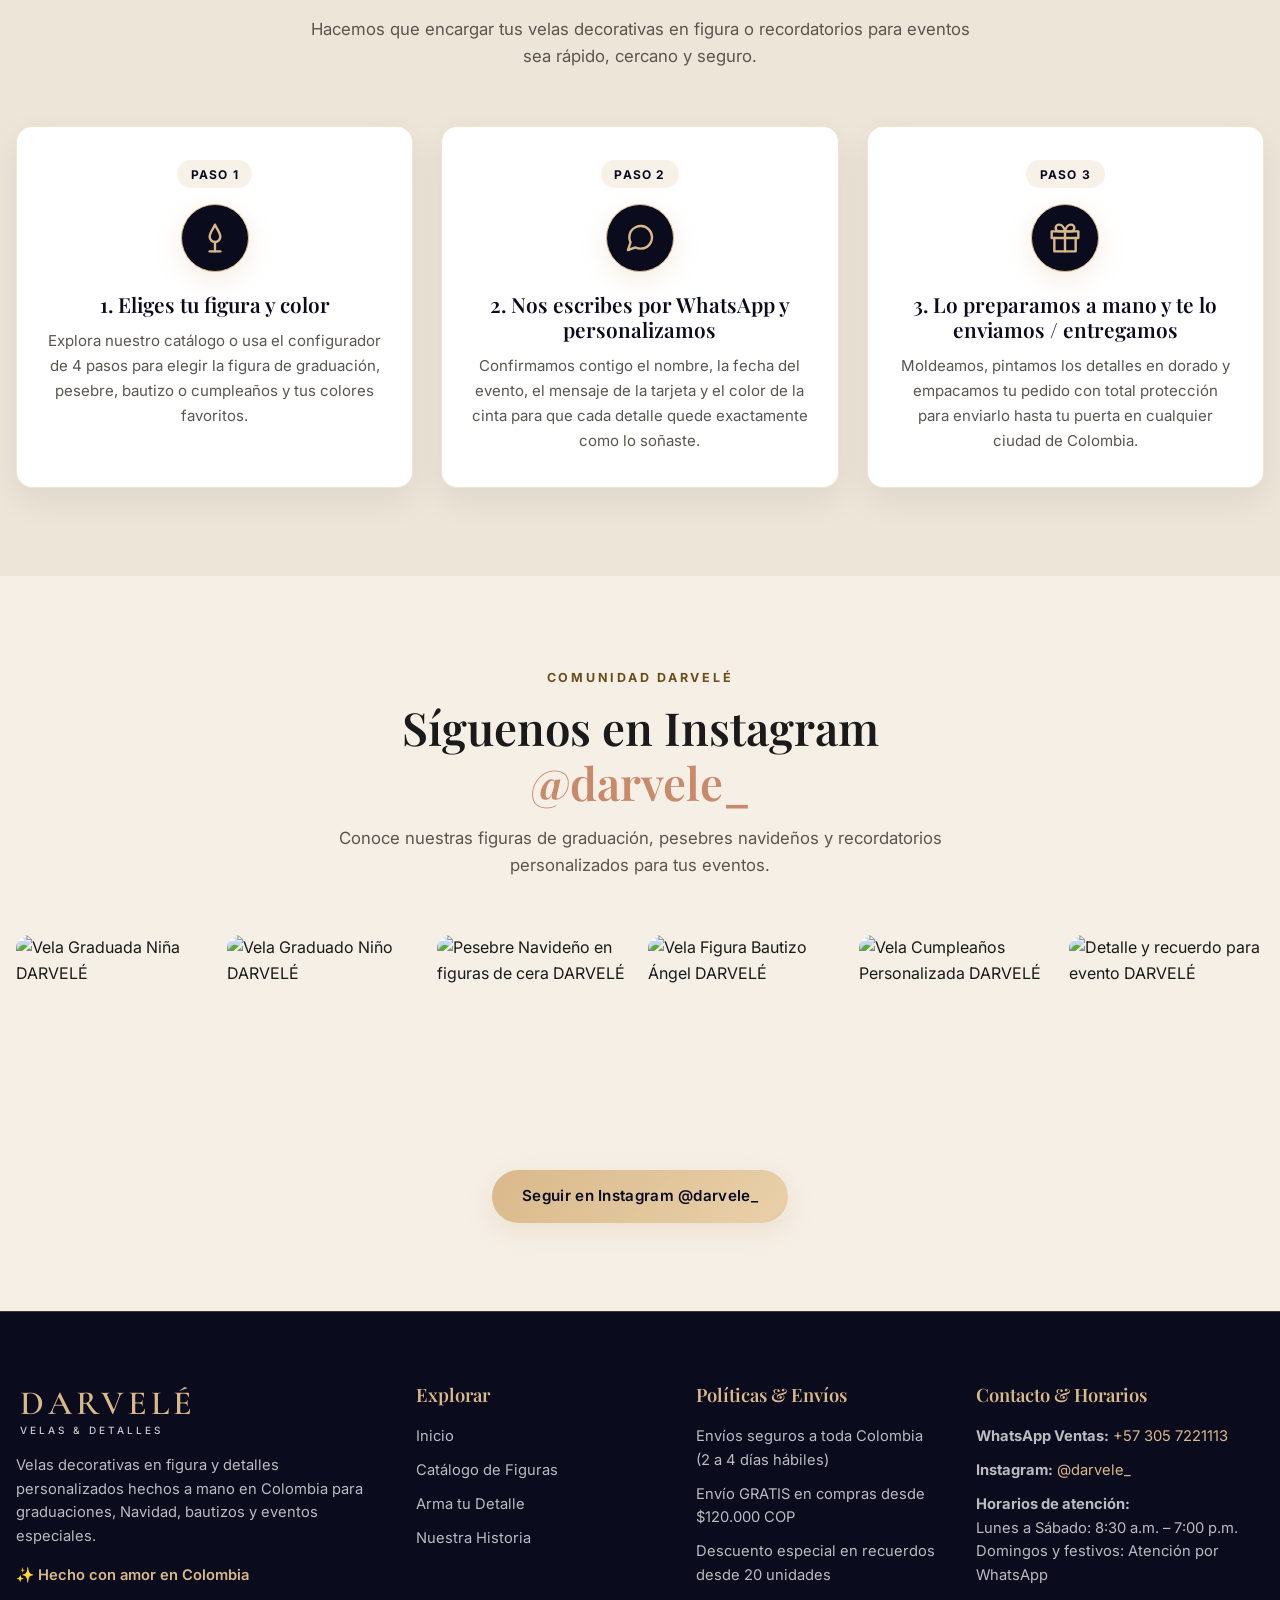
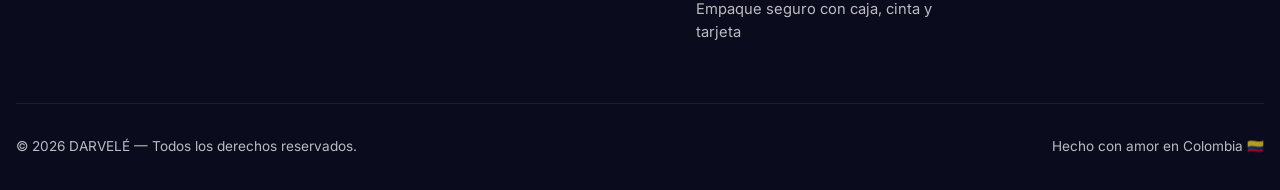
==== commit 8f5ae029: "feat: seguridad SHA-256 con bloqueo 5 intentos, mejoras diseno premium y 7 funcionalidades" ====
--- a/index.html
+++ b/index.html
@@ -19,9 +19,21 @@
 <body>
 
   <!-- ========================================================================
-       1. HEADER FIJO
+       AVISO SIN CONEXIÓN (OFFLINE BANNER)
+       ======================================================================== -->
+  <div id="offline-network-banner" class="offline-network-banner" style="display:none;" role="status" aria-live="polite">
+    ⚠️ Sin conexión, tus productos guardados siguen aquí pero no puedes enviar el pedido hasta tener internet
+  </div>
+
+  <!-- ========================================================================
+       1. HEADER FIJO CON BARRA SUPERIOR DORADA
        ======================================================================== -->
   <header class="site-header">
+    <div class="top-craft-announcement">
+      <div class="container">
+        <span>✨ Elaboramos tu figura a mano en 2 a 3 días hábiles</span>
+      </div>
+    </div>
     <div class="container header-inner">
       <a href="#inicio" class="brand-logo" aria-label="DARVELÉ Inicio">
         <span class="brand-logo-title">DARVELÉ</span>
@@ -179,10 +191,40 @@
           </p>
         </div>
 
-        <!-- Filtros clicables de categorías -->
+        <!-- Chips de Historias Destacadas estilo Instagram -->
+        <div class="ig-stories-chips-wrap fade-up" aria-label="Historias destacadas por evento">
+          <button type="button" class="ig-story-chip" data-story-filter="Graduación">
+            <span class="ig-story-ring">🎓</span>
+            <span class="ig-story-label">Grados</span>
+          </button>
+          <button type="button" class="ig-story-chip" data-story-filter="Navidad / Pesebre">
+            <span class="ig-story-ring">🕯️</span>
+            <span class="ig-story-label">Pesebres</span>
+          </button>
+          <button type="button" class="ig-story-chip" data-story-filter="Bautizo y Primera Comunión">
+            <span class="ig-story-ring">👶</span>
+            <span class="ig-story-label">Bautizos</span>
+          </button>
+          <button type="button" class="ig-story-chip" data-story-filter="Cumpleaños">
+            <span class="ig-story-ring">🎂</span>
+            <span class="ig-story-label">Cumpleaños</span>
+          </button>
+        </div>
+
+        <!-- Filtros clicables de categorías + Filtro por color -->
         <div class="catalog-controls fade-up">
-          <div id="categories-container" class="categories-scroll" role="tablist" aria-label="Filtrar por categoría">
-            <!-- Renderizado dinámicamente por app.js -->
+          <div class="catalog-controls-top-row">
+            <div id="categories-container" class="categories-scroll" role="tablist" aria-label="Filtrar por categoría">
+              <!-- Renderizado dinámicamente por app.js -->
+            </div>
+            <button type="button" id="toggle-color-filter-btn" class="btn-color-filter-toggle" aria-expanded="false">
+              <span>🎨 Filtrar por color</span>
+              <span id="active-color-filter-badge" class="active-color-filter-badge" style="display:none;"></span>
+            </button>
+          </div>
+
+          <div id="catalog-color-filter-bar" class="catalog-color-filter-bar" style="display:none;">
+            <!-- Renderizado dinámicamente con circulitos de colores por app.js -->
           </div>
         </div>
 
@@ -206,6 +248,26 @@
           </p>
         </div>
 
+        <!-- Chips de Historias Destacadas estilo Instagram en Arma tu detalle -->
+        <div class="ig-stories-chips-wrap dark-stories fade-up" aria-label="Accesos rápidos a categorías del catálogo">
+          <button type="button" class="ig-story-chip" data-story-filter="Graduación">
+            <span class="ig-story-ring">🎓</span>
+            <span class="ig-story-label">Grados</span>
+          </button>
+          <button type="button" class="ig-story-chip" data-story-filter="Navidad / Pesebre">
+            <span class="ig-story-ring">🕯️</span>
+            <span class="ig-story-label">Pesebres</span>
+          </button>
+          <button type="button" class="ig-story-chip" data-story-filter="Bautizo y Primera Comunión">
+            <span class="ig-story-ring">👶</span>
+            <span class="ig-story-label">Bautizos</span>
+          </button>
+          <button type="button" class="ig-story-chip" data-story-filter="Cumpleaños">
+            <span class="ig-story-ring">🎂</span>
+            <span class="ig-story-label">Cumpleaños</span>
+          </button>
+        </div>
+
         <form id="custom-builder-form" class="builder-wrapper fade-up" novalidate>
           <!-- Barra de Progreso "Paso X de 4" -->
           <div class="builder-progress-wrap">
@@ -296,7 +358,22 @@
                   </div>
                 </div>
 
-                <!-- Selector de cantidad si elige Recuerdos o varias unidades + campo idea si es Personalizada -->
+                <!-- Selector de cantidad en Arma tu Detalle (con descuento mayorista -10% desde 20 uds en Detalle / Recuerdo) -->
+                <div class="builder-qty-wholesale-row">
+                  <div style="display:flex; align-items:center; gap:0.85rem; flex-wrap:wrap;">
+                    <label for="builder-qty-input" style="font-size:0.88rem; color:var(--gold); font-weight:600;">Cantidad de figuras:</label>
+                    <div class="qty-selector" style="background:rgba(255,255,255,0.08); border-color:var(--border-gold);">
+                      <button type="button" id="builder-qty-minus" class="qty-btn" style="color:var(--gold);">−</button>
+                      <input type="number" id="builder-qty-input" class="qty-input" style="background:transparent; color:#FFF; width:52px;" value="1" min="1" max="500">
+                      <button type="button" id="builder-qty-plus" class="qty-btn" style="color:var(--gold);">+</button>
+                    </div>
+                  </div>
+                  <div id="builder-wholesale-badge" class="wholesale-applied-badge" style="display:none;">
+                    🎉 Descuento mayorista -10% aplicado
+                  </div>
+                </div>
+
+                <!-- Campo idea si es Personalizada -->
                 <div id="builder-custom-idea-wrap" style="display:none; margin-top:1.1rem;">
                   <label for="builder-custom-idea" style="display:block; font-size:0.84rem; color:var(--gold); margin-bottom:0.35rem;">Cuéntanos brevemente tu idea de figura:</label>
                   <input type="text" id="builder-custom-idea" class="builder-dark-input" placeholder="Ej: Osito con corona dorada / Pareja de novios...">
@@ -778,14 +855,24 @@
           </div>
 
           <div class="modal-buy-row">
-            <div class="qty-selector">
+            <div class="qty-selector" id="modal-qty-selector-box">
               <button type="button" id="modal-qty-minus" class="qty-btn" aria-label="Menos">−</button>
-              <input type="number" id="modal-qty-input" class="qty-input" value="1" min="1" max="100" readonly>
+              <input type="number" id="modal-qty-input" class="qty-input" value="1" min="1" max="500">
               <button type="button" id="modal-qty-plus" class="qty-btn" aria-label="Más">+</button>
             </div>
 
             <button type="button" id="modal-add-cart-btn" class="btn btn-gold" style="flex:1;">
               Agregar al Carrito ✨
+            </button>
+          </div>
+
+          <div id="modal-wholesale-notice" class="wholesale-applied-badge" style="display:none; margin-top:0.75rem;">
+            🎉 Descuento mayorista -10% aplicado (20+ unidades)
+          </div>
+
+          <div style="margin-top:0.85rem; display:flex; justify-content:flex-end;">
+            <button type="button" id="modal-share-link-btn" class="btn-share-product-link">
+              🔗 Compartir / Copiar link de esta figura
             </button>
           </div>
         </div>
@@ -857,6 +944,10 @@
         <span>Subtotal:</span>
         <strong id="cart-subtotal-val">$0</strong>
       </div>
+      <div id="cart-discount-line" class="cart-summary-line cart-discount-line" style="display:none;">
+        <span>Descuento mayorista -10% aplicado:</span>
+        <strong id="cart-discount-val">-$0</strong>
+      </div>
       <div class="cart-summary-line">
         <span>Envío:</span>
         <strong id="cart-shipping-val">$0</strong>
@@ -865,12 +956,17 @@
         <span>Total:</span>
         <span id="cart-total-val">$0</span>
       </div>
-      <button type="button" id="whatsapp-order-btn" class="btn-whatsapp-order">
-        <svg width="22" height="22" viewBox="0 0 32 32" fill="currentColor" aria-hidden="true">
-          <path d="M16.004 3.2c-7.072 0-12.8 5.728-12.8 12.8 0 2.256.592 4.464 1.712 6.416L3.2 28.8l6.56-1.712c1.888 1.024 4.032 1.568 6.24 1.568 7.072 0 12.8-5.728 12.8-12.8s-5.724-12.656-12.796-12.656zm7.488 18.144c-.32.896-1.856 1.712-2.56 1.824-.656.096-1.488.144-2.4-.144-.56-.176-1.264-.416-2.176-.816-3.824-1.648-6.32-5.504-6.512-5.76-.192-.256-1.552-2.064-1.552-3.936s.976-2.8 1.328-3.184c.352-.384.768-.48 1.024-.48.256 0 .512.016.736.016.24 0 .56-.096.864.656.32.768 1.088 2.656 1.184 2.848.096.192.16.416.032.672-.128.256-.192.416-.384.64-.192.224-.4.496-.576.672-.192.192-.384.4-.16.784.224.384.992 1.632 2.128 2.64 1.456 1.296 2.688 1.696 3.072 1.888.384.192.608.16.832-.096.224-.256.96-1.12 1.216-1.504.256-.384.512-.32.864-.192.352.128 2.24 1.056 2.624 1.248.384.192.64.288.736.448.096.16.096.928-.224 1.824z"/>
-        </svg>
-        <span id="whatsapp-order-btn-text">Pedir por WhatsApp - $0</span>
-      </button>
+      <div class="cart-footer-actions-stack">
+        <button type="button" id="whatsapp-order-btn" class="btn-whatsapp-order">
+          <svg width="22" height="22" viewBox="0 0 32 32" fill="currentColor" aria-hidden="true">
+            <path d="M16.004 3.2c-7.072 0-12.8 5.728-12.8 12.8 0 2.256.592 4.464 1.712 6.416L3.2 28.8l6.56-1.712c1.888 1.024 4.032 1.568 6.24 1.568 7.072 0 12.8-5.728 12.8-12.8s-5.724-12.656-12.796-12.656zm7.488 18.144c-.32.896-1.856 1.712-2.56 1.824-.656.096-1.488.144-2.4-.144-.56-.176-1.264-.416-2.176-.816-3.824-1.648-6.32-5.504-6.512-5.76-.192-.256-1.552-2.064-1.552-3.936s.976-2.8 1.328-3.184c.352-.384.768-.48 1.024-.48.256 0 .512.016.736.016.24 0 .56-.096.864.656.32.768 1.088 2.656 1.184 2.848.096.192.16.416.032.672-.128.256-.192.416-.384.64-.192.224-.4.496-.576.672-.192.192-.384.4-.16.784.224.384.992 1.632 2.128 2.64 1.456 1.296 2.688 1.696 3.072 1.888.384.192.608.16.832-.096.224-.256.96-1.12 1.216-1.504.256-.384.512-.32.864-.192.352.128 2.24 1.056 2.624 1.248.384.192.64.288.736.448.096.16.096.928-.224 1.824z"/>
+          </svg>
+          <span id="whatsapp-order-btn-text">Pedir por WhatsApp - $0</span>
+        </button>
+        <button type="button" id="copy-order-text-btn" class="btn-copy-order-text">
+          📋 Copiar texto del pedido (para Instagram DM / WhatsApp)
+        </button>
+      </div>
     </div>
   </aside>
 
--- a/css/style.css
+++ b/css/style.css
@@ -13,9 +13,10 @@
   --bg-light-alt: #EDE5D8;
   --gold: #D9B98A;
   --gold-light: #E8CFA8;
-  --gold-dark: #B8945F;
+  --gold-dark: #8C6B2E;
+  --gold-text-on-light: #6B4F1A;
   --terracotta: #C98A6B;
-  --terracotta-dark: #B27355;
+  --terracotta-dark: #8C6B2E;
   --text-light: #FFFFFF;
   --text-light-muted: rgba(255, 255, 255, 0.72);
   --text-dark: #1A1A1A;
@@ -110,8 +111,8 @@
   font-size: 0.78rem;
   text-transform: uppercase;
   letter-spacing: 0.22em;
-  color: var(--terracotta);
-  font-weight: 600;
+  color: #6B4F1A;
+  font-weight: 700;
   margin-bottom: 0.75rem;
 }
 
@@ -214,6 +215,33 @@
 .fade-up.visible {
   opacity: 1;
   transform: translateY(0);
+}
+
+/* --- AVISO SIN CONEXIÓN (OFFLINE) & BARRA SUPERIOR DORADA --- */
+.offline-network-banner {
+  position: fixed;
+  bottom: 0;
+  left: 0;
+  width: 100%;
+  background: #8B261D;
+  color: #FFFFFF;
+  text-align: center;
+  padding: 0.65rem 16px;
+  font-size: 0.84rem;
+  font-weight: 600;
+  z-index: 2100;
+  box-shadow: 0 -4px 16px rgba(0, 0, 0, 0.3);
+}
+
+.top-craft-announcement {
+  background: linear-gradient(90deg, #C9A671 0%, #D9B98A 50%, #E8CFA8 100%);
+  color: #0B0B1E;
+  text-align: center;
+  padding: 6px 0;
+  font-size: 0.78rem;
+  font-weight: 700;
+  letter-spacing: 0.03em;
+  border-bottom: 1px solid rgba(11, 11, 30, 0.15);
 }
 
 /* --- 1. HEADER FIJO --- */
@@ -428,13 +456,13 @@
 /* Mobile Nav Drawer */
 .mobile-nav-drawer {
   position: fixed;
-  top: 112px;
+  top: 142px;
   left: 0;
   width: 100%;
   background: var(--bg-dark);
   border-bottom: 1px solid var(--border-gold);
   padding: 1.25rem 16px;
-  transform: translateY(-140%);
+  transform: translateY(-150%);
   opacity: 0;
   pointer-events: none;
   transition: var(--transition);
@@ -474,7 +502,7 @@
   color: var(--text-light);
   display: flex;
   align-items: center;
-  padding: 145px 0 80px;
+  padding: 170px 0 80px;
   overflow: hidden;
 }
 
@@ -650,9 +678,157 @@
   color: var(--text-light-muted);
 }
 
-/* --- 4. CATEGORÍAS & FILTROS --- */
+/* --- 4. HISTORIAS DESTACADAS, CATEGORÍAS & FILTRO POR COLOR --- */
+.ig-stories-chips-wrap {
+  display: flex;
+  align-items: center;
+  justify-content: center;
+  gap: 1.15rem;
+  overflow-x: auto;
+  padding: 0.35rem 0 1.65rem;
+  scrollbar-width: none;
+}
+
+.ig-stories-chips-wrap::-webkit-scrollbar {
+  display: none;
+}
+
+.ig-story-chip {
+  display: flex;
+  flex-direction: column;
+  align-items: center;
+  gap: 0.45rem;
+  flex-shrink: 0;
+  cursor: pointer;
+  transition: var(--transition);
+}
+
+.ig-story-ring {
+  width: 64px;
+  height: 64px;
+  border-radius: 50%;
+  background: var(--bg-light-card);
+  border: 2.5px solid var(--gold-dark);
+  box-shadow: 0 0 0 3px rgba(217, 185, 138, 0.28), var(--shadow-soft);
+  display: flex;
+  align-items: center;
+  justify-content: center;
+  font-size: 1.65rem;
+  transition: var(--transition);
+}
+
+.dark-stories .ig-story-ring {
+  background: var(--bg-dark-card);
+  border-color: var(--gold);
+}
+
+.ig-story-chip:hover .ig-story-ring,
+.ig-story-chip.active .ig-story-ring {
+  transform: translateY(-4px) scale(1.06);
+  background: var(--bg-dark);
+  border-color: var(--gold);
+  box-shadow: 0 0 0 4px rgba(217, 185, 138, 0.45);
+}
+
+.ig-story-label {
+  font-size: 0.8rem;
+  font-weight: 700;
+  color: #6B4F1A;
+  letter-spacing: 0.02em;
+}
+
+.dark-stories .ig-story-label {
+  color: var(--gold);
+}
+
 .catalog-controls {
-  margin-bottom: 2.75rem;
+  margin-bottom: 2.5rem;
+}
+
+.catalog-controls-top-row {
+  display: flex;
+  flex-direction: column;
+  gap: 0.75rem;
+}
+
+.btn-color-filter-toggle {
+  display: inline-flex;
+  align-items: center;
+  justify-content: center;
+  gap: 0.5rem;
+  padding: 0.65rem 1.2rem;
+  border-radius: var(--radius-pill);
+  background: var(--bg-light-card);
+  border: 1.5px solid #8C6B2E;
+  color: #6B4F1A;
+  font-size: 0.86rem;
+  font-weight: 700;
+  align-self: flex-start;
+  transition: var(--transition);
+}
+
+.btn-color-filter-toggle:hover,
+.btn-color-filter-toggle.active {
+  background: var(--bg-dark);
+  color: var(--gold);
+  border-color: var(--gold);
+}
+
+.active-color-filter-badge {
+  background: var(--gold);
+  color: var(--bg-dark);
+  padding: 0.1rem 0.5rem;
+  border-radius: 12px;
+  font-size: 0.74rem;
+  font-weight: 700;
+}
+
+.catalog-color-filter-bar {
+  margin-top: 0.85rem;
+  padding: 1rem 1.15rem;
+  background: var(--bg-light-card);
+  border: 1px solid rgba(140, 107, 46, 0.35);
+  border-radius: 16px;
+  box-shadow: var(--shadow-soft);
+}
+
+.color-filter-pills-list {
+  display: flex;
+  flex-wrap: wrap;
+  gap: 8px;
+  align-items: center;
+}
+
+.color-filter-pill {
+  display: inline-flex;
+  align-items: center;
+  gap: 6px;
+  padding: 6px 11px;
+  border-radius: var(--radius-pill);
+  border: 1.5px solid var(--border-light);
+  background: var(--bg-light);
+  color: var(--text-dark);
+  font-size: 0.8rem;
+  font-weight: 600;
+  transition: var(--transition);
+}
+
+.color-filter-pill:hover {
+  border-color: #8C6B2E;
+}
+
+.color-filter-pill.active {
+  background: var(--bg-dark);
+  color: var(--gold);
+  border-color: var(--gold);
+}
+
+.color-filter-dot {
+  width: 16px;
+  height: 16px;
+  border-radius: 50%;
+  border: 1px solid rgba(26, 26, 26, 0.3);
+  flex-shrink: 0;
 }
 
 .categories-scroll {
@@ -727,7 +903,8 @@
   position: relative;
   aspect-ratio: 4 / 4.2;
   overflow: hidden;
-  background: #EAE2D6;
+  background-color: #F5EFE6;
+  background-image: radial-gradient(circle at center, rgba(217, 185, 138, 0.22) 0%, #F5EFE6 75%);
   cursor: pointer;
 }
 
@@ -796,10 +973,10 @@
 
 .product-aroma {
   font-size: 0.78rem;
-  color: var(--terracotta);
-  font-weight: 600;
+  color: #6B4F1A;
+  font-weight: 700;
   text-transform: uppercase;
-  letter-spacing: 0.08em;
+  letter-spacing: 0.06em;
 }
 
 .product-stars {
@@ -831,7 +1008,147 @@
   display: flex;
   align-items: baseline;
   gap: 0.65rem;
+  margin-bottom: 0.6rem;
+}
+
+.wholesale-ribbon {
+  display: inline-flex;
+  align-items: center;
+  gap: 0.35rem;
+  background: linear-gradient(90deg, rgba(217, 185, 138, 0.28) 0%, rgba(217, 185, 138, 0.14) 100%);
+  border: 1px solid #8C6B2E;
+  color: #6B4F1A;
+  font-size: 0.76rem;
+  font-weight: 700;
+  padding: 0.32rem 0.75rem;
+  border-radius: 8px;
   margin-bottom: 0.85rem;
+}
+
+.badge-on-order {
+  background: #6B4F1A;
+  color: #FFFFFF;
+  border: 1px solid var(--gold);
+}
+
+.btn-card-order-wa {
+  padding: 0.7rem 0.9rem;
+  border-radius: 12px;
+  background: #1E8449;
+  color: #FFFFFF;
+  font-size: 0.82rem;
+  font-weight: 700;
+  display: inline-flex;
+  align-items: center;
+  justify-content: center;
+  gap: 0.35rem;
+  border: 1px solid #1E8449;
+}
+
+.btn-card-order-wa:hover {
+  background: #145A32;
+}
+
+.builder-qty-wholesale-row {
+  margin-top: 1.15rem;
+  padding: 0.9rem 1rem;
+  border-radius: 12px;
+  background: rgba(255, 255, 255, 0.04);
+  border: 1px solid rgba(217, 185, 138, 0.25);
+  display: flex;
+  flex-wrap: wrap;
+  align-items: center;
+  justify-content: space-between;
+  gap: 0.75rem;
+}
+
+.wholesale-applied-badge {
+  background: rgba(37, 211, 102, 0.16);
+  border: 1px solid #25D366;
+  color: #1E8449;
+  font-size: 0.82rem;
+  font-weight: 700;
+  padding: 0.4rem 0.85rem;
+  border-radius: 20px;
+}
+
+.builder-section .wholesale-applied-badge {
+  color: #69F0AE;
+}
+
+.btn-share-product-link {
+  display: inline-flex;
+  align-items: center;
+  gap: 0.4rem;
+  font-size: 0.82rem;
+  font-weight: 700;
+  color: #6B4F1A;
+  background: var(--bg-light);
+  border: 1px solid #8C6B2E;
+  padding: 0.5rem 0.95rem;
+  border-radius: 20px;
+  transition: var(--transition);
+}
+
+.btn-share-product-link:hover {
+  background: var(--bg-dark);
+  color: var(--gold);
+  border-color: var(--gold);
+}
+
+.cart-discount-line {
+  color: #1E8449 !important;
+  font-weight: 700;
+}
+
+.cart-footer-actions-stack {
+  display: flex;
+  flex-direction: column;
+  gap: 8px;
+}
+
+.btn-copy-order-text {
+  width: 100%;
+  padding: 11px 14px;
+  border-radius: 10px;
+  background: var(--bg-light);
+  border: 1.5px solid #8C6B2E;
+  color: #6B4F1A;
+  font-size: 0.84rem;
+  font-weight: 700;
+  display: inline-flex;
+  align-items: center;
+  justify-content: center;
+  gap: 0.45rem;
+  transition: var(--transition);
+}
+
+.btn-copy-order-text:hover {
+  background: var(--bg-dark);
+  color: var(--gold);
+  border-color: var(--gold);
+}
+
+.admin-security-demo-notice {
+  margin-top: 1.15rem;
+  padding: 0.7rem 0.9rem;
+  border-radius: 10px;
+  background: rgba(217, 185, 138, 0.12);
+  border: 1px dashed var(--gold);
+  color: var(--gold-light);
+  font-size: 0.78rem;
+  line-height: 1.45;
+}
+
+.admin-lockout-banner {
+  margin: 0.5rem 0;
+  padding: 0.75rem 0.9rem;
+  border-radius: 10px;
+  background: rgba(200, 75, 75, 0.22);
+  border: 1px solid #C84B4B;
+  color: #FFD2D2;
+  font-size: 0.84rem;
+  font-weight: 700;
 }
 
 /* --- SELECTOR DE COLORES EN TARJETA Y MODAL DE PRODUCTO --- */
